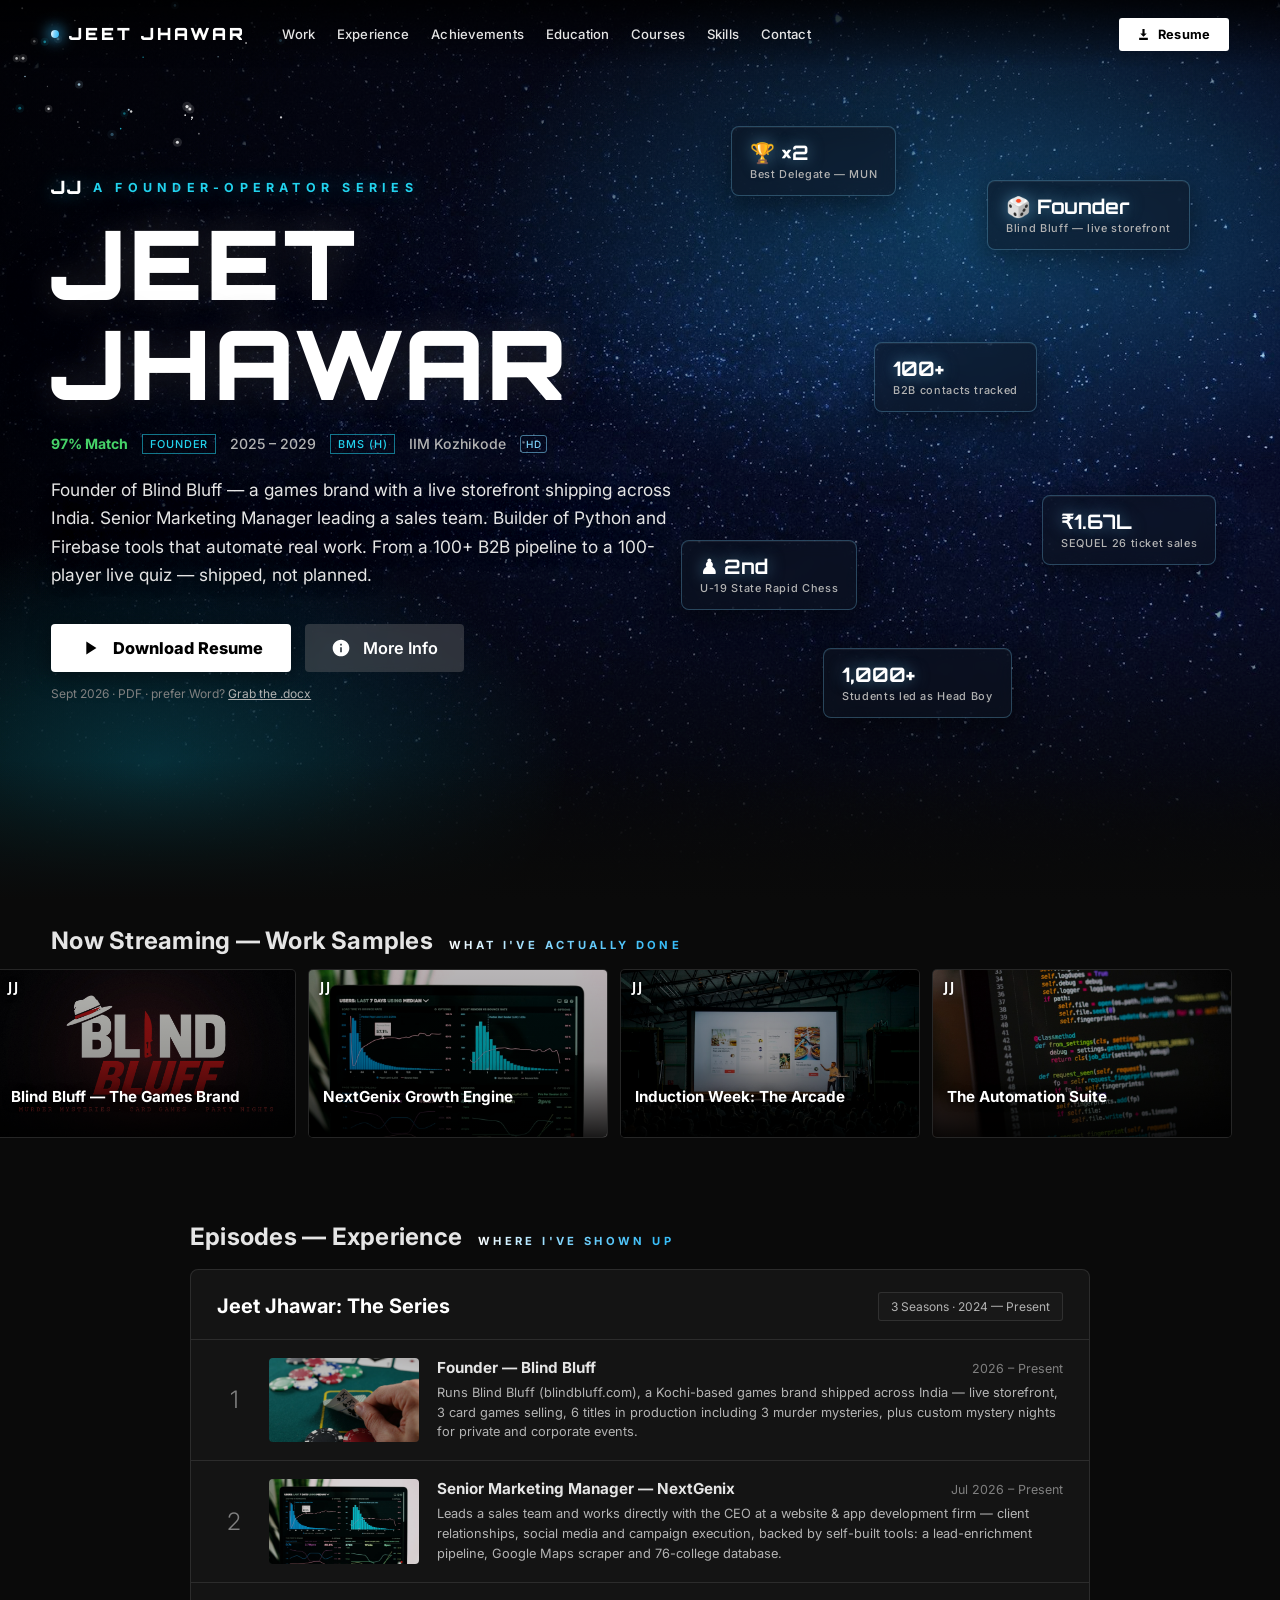
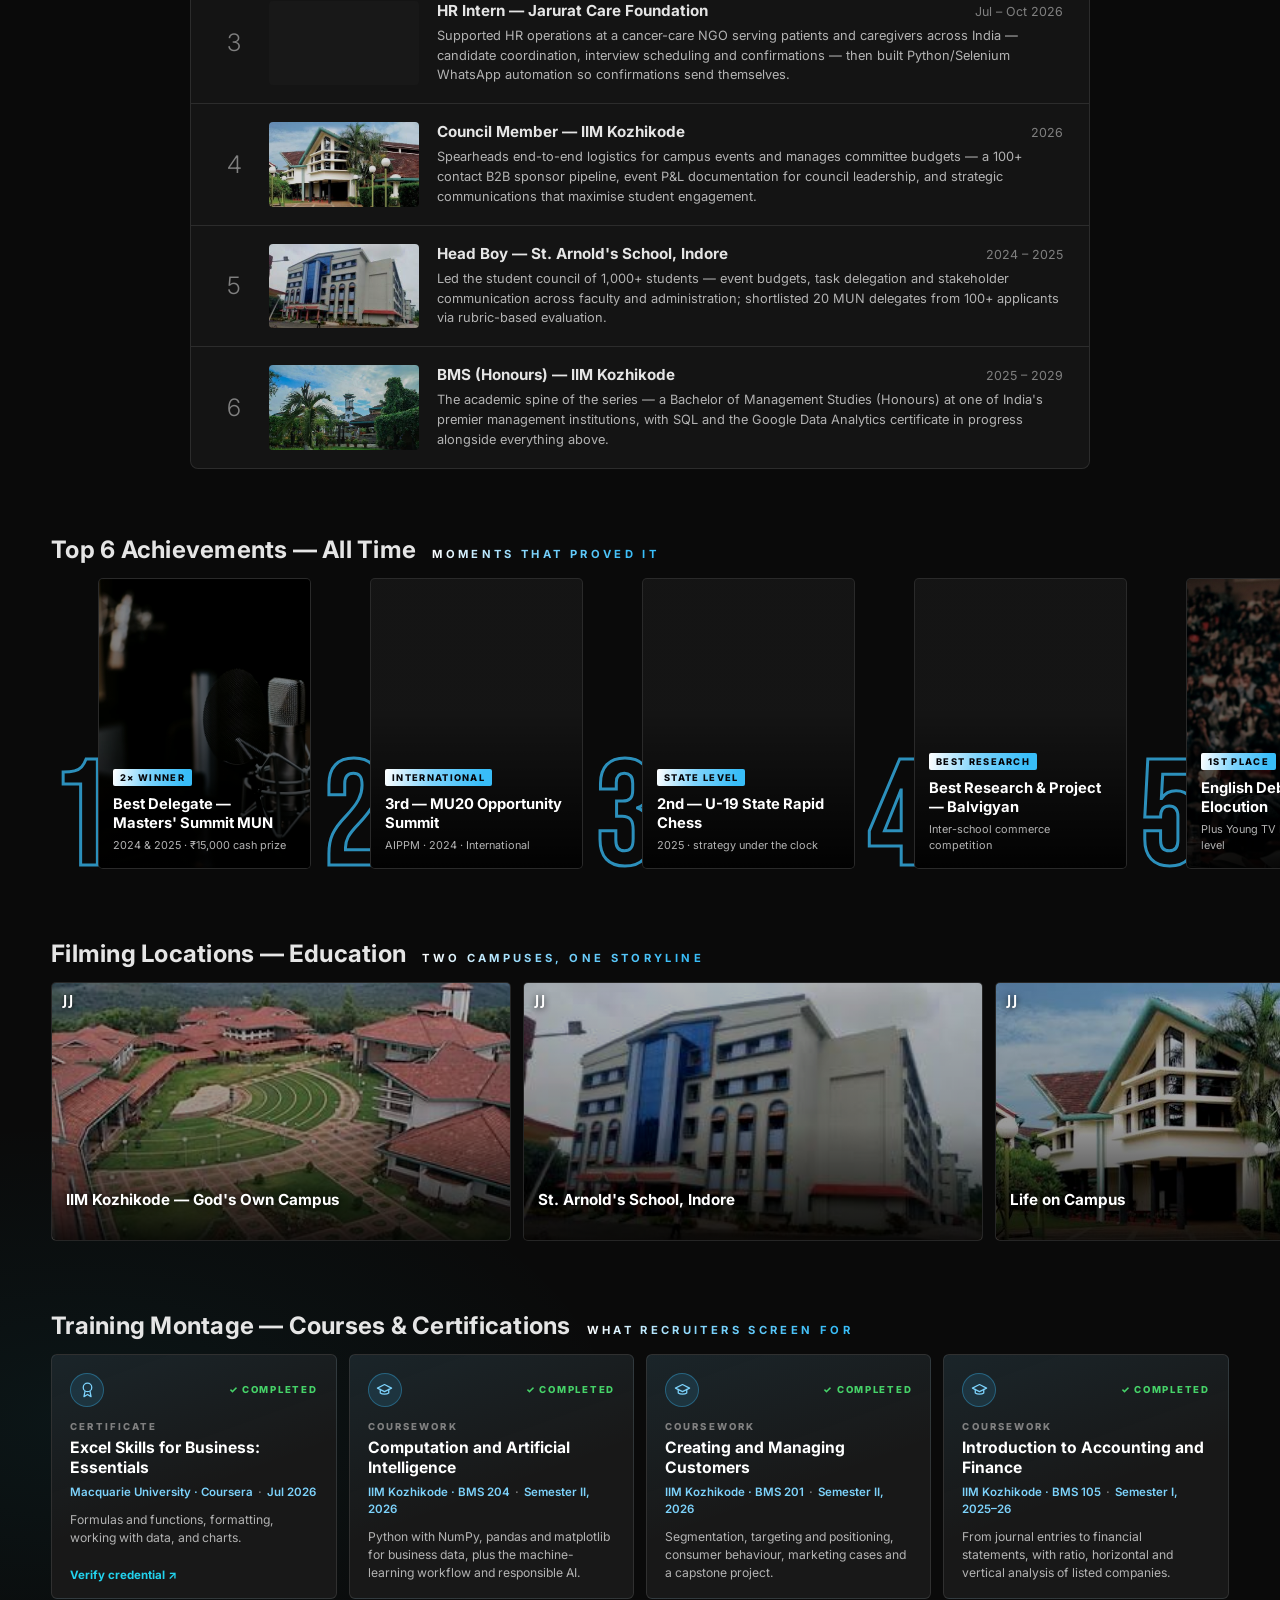
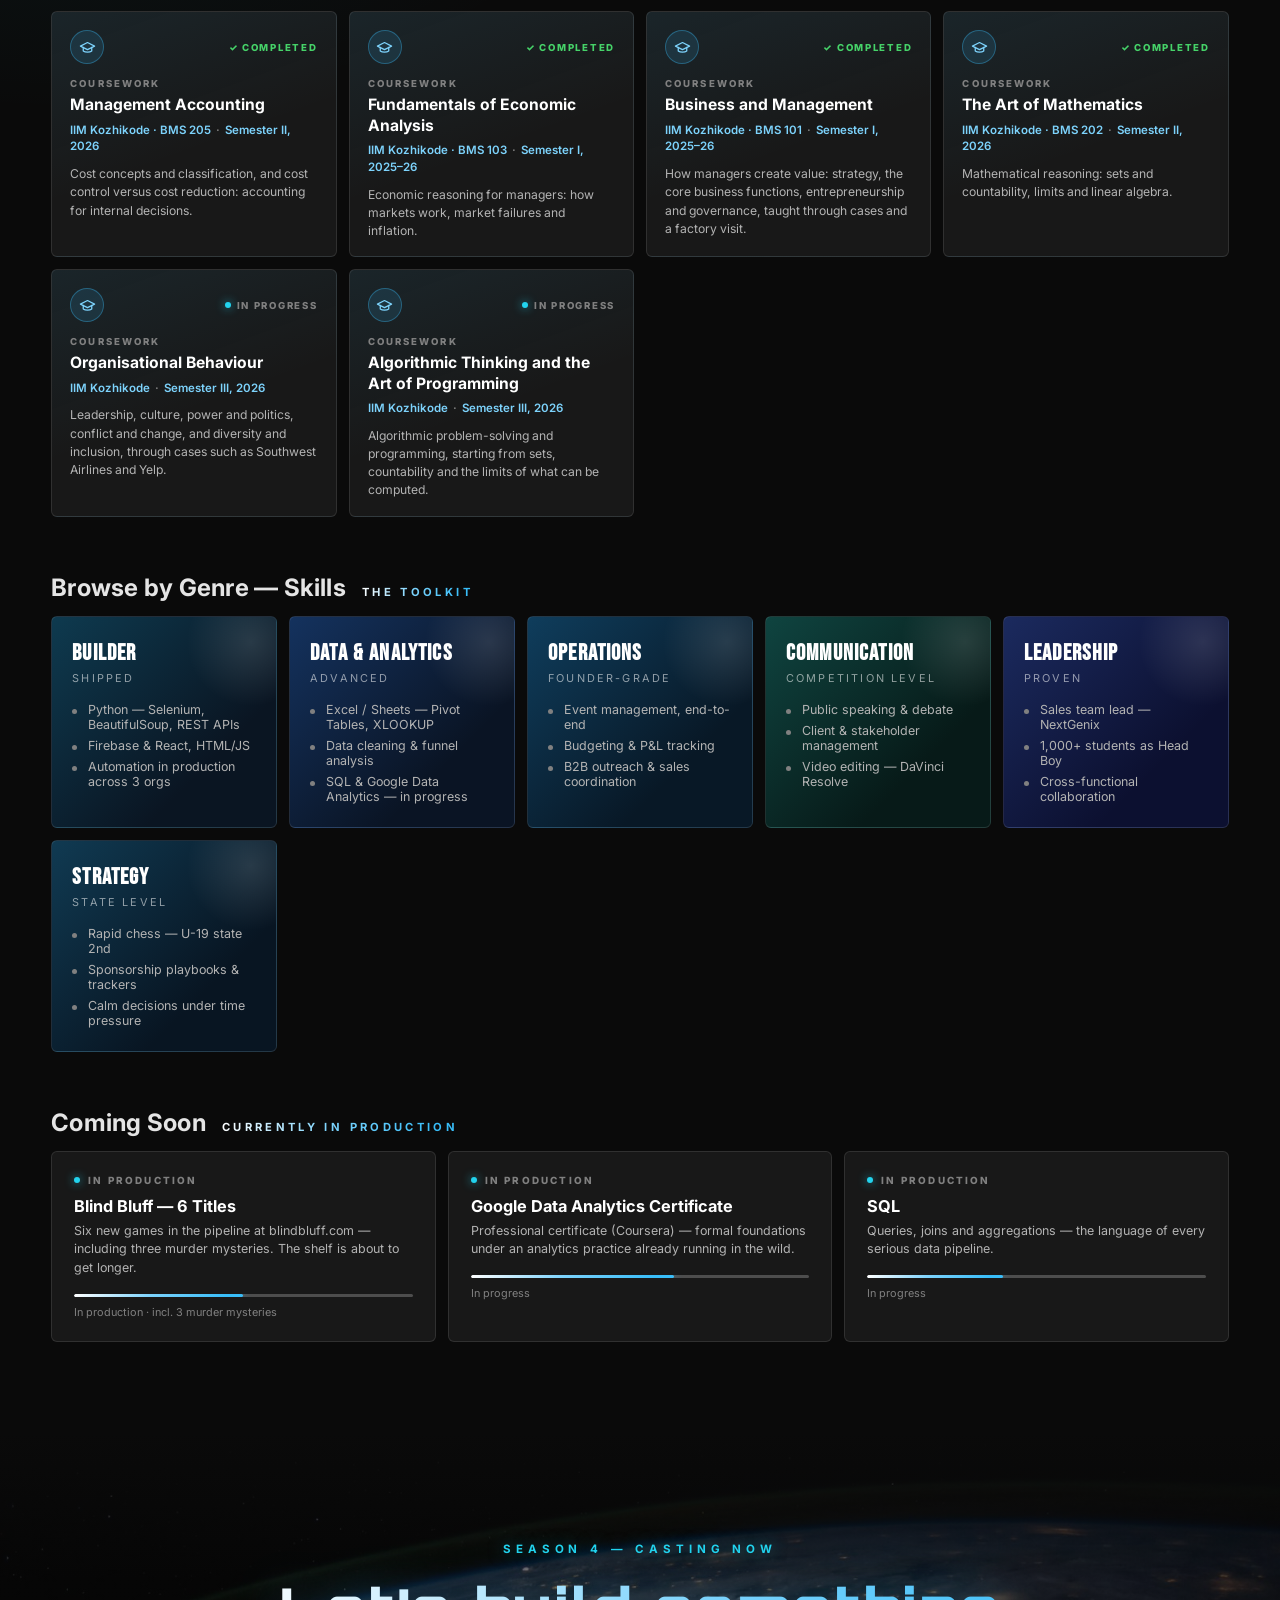
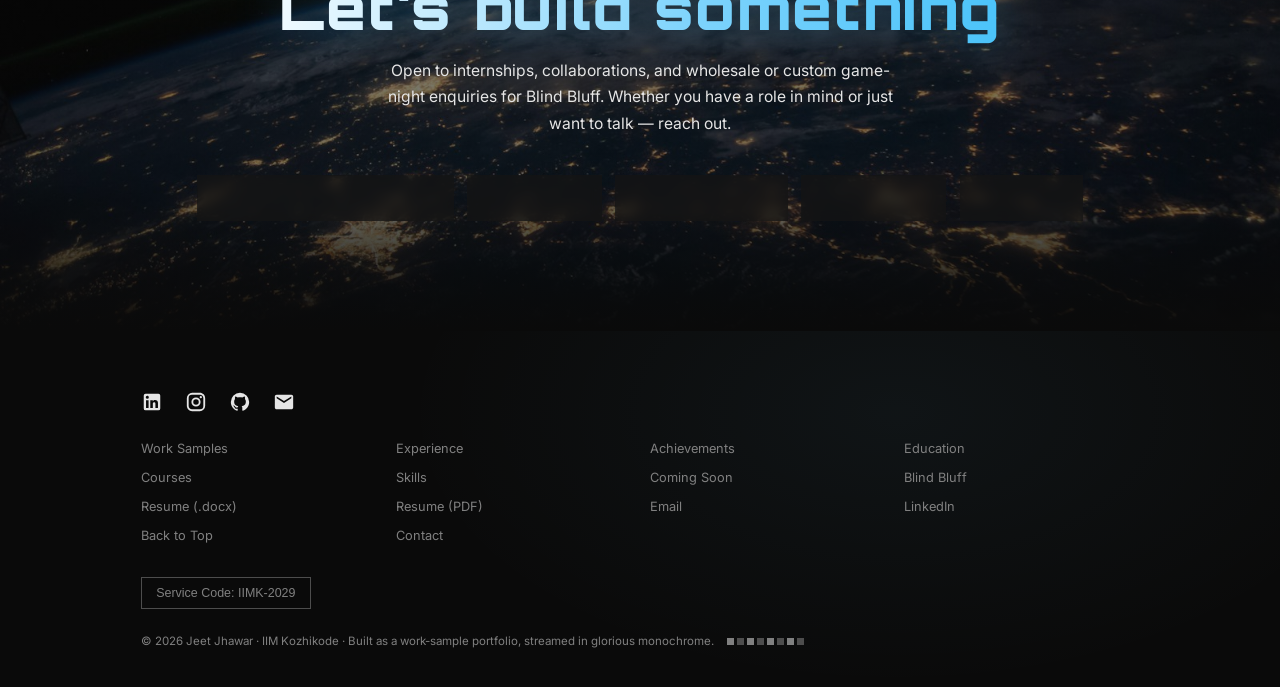
==== index.html @ 2ede39bb "Add SEQUEL 26 numbers to the site and CV - New work card + popup for SEQUEL 26 (overall lead): 150+ " ====
<!DOCTYPE html>
<html lang="en">
<head>
<meta charset="UTF-8">
<meta name="viewport" content="width=device-width, initial-scale=1.0">
<title>Jeet Jhawar — Portfolio</title>
<meta name="description" content="Jeet Jhawar — Founder of Blind Bluff, Senior Marketing Manager at NextGenix, BMS (Honours) at IIM Kozhikode. Builder of Python and Firebase tools. Streaming now.">
<meta property="og:title" content="Jeet Jhawar — Portfolio">
<meta property="og:description" content="Founder-operator. Blind Bluff, growth tooling, shipped automation — streaming now.">
<meta property="og:image" content="https://jeetjhawar.github.io/images/hero-starfield-v2.jpg">
<link rel="icon" type="image/svg+xml" href="data:image/svg+xml,%3Csvg xmlns='http://www.w3.org/2000/svg' viewBox='0 0 64 64'%3E%3Crect width='64' height='64' rx='12' fill='%230a0a0a'/%3E%3Ctext x='32' y='44' font-family='Arial Black,Arial' font-weight='900' font-size='30' fill='white' text-anchor='middle'%3EJJ%3C/text%3E%3C/svg%3E">
<link rel="preload" as="image" href="images/hero-starfield-v2.jpg">
<link rel="preconnect" href="https://fonts.googleapis.com">
<link rel="preconnect" href="https://fonts.gstatic.com" crossorigin>
<link href="https://fonts.googleapis.com/css2?family=Bebas+Neue&family=Inter:wght@300;400;500;600;700;800&family=Orbitron:wght@700;900&display=swap" rel="stylesheet">
<style>
  *, *::before, *::after { box-sizing: border-box; margin: 0; padding: 0; }

  :root {
    --bg:        #0a0a0a;
    --bg-soft:   #141414;
    --card:      #181818;
    --card-hi:   #232323;
    --line:      rgba(255,255,255,0.10);
    --white:     #ffffff;
    --grey-1:    #e5e5e5;
    --grey-2:    #b3b3b3;
    --grey-3:    #808080;
    --grey-4:    #4d4d4d;
    --glow:      rgba(56,189,248,0.10);
    --c-cyan:    #22d3ee;
    --c-violet:  #38bdf8;
    --c-magenta: #7dd3fc;
    --c-green:   #46d369;
    --aurora:    linear-gradient(100deg, #ffffff, #7dd3fc 45%, #38bdf8 90%);
  }

  html { scroll-behavior: smooth; }

  body {
    font-family: 'Inter', -apple-system, sans-serif;
    background:
      radial-gradient(1200px 620px at 88% 8%, rgba(56,189,248,0.08), transparent 60%),
      radial-gradient(1000px 540px at 6% 55%, rgba(34,211,238,0.06), transparent 55%),
      radial-gradient(900px 500px at 70% 95%, rgba(125,211,252,0.05), transparent 55%),
      var(--bg);
    color: var(--grey-1);
    overflow-x: hidden;
  }

  ::selection { background: var(--c-violet); color: var(--white); }

  /* Scrollbar */
  ::-webkit-scrollbar { width: 10px; height: 8px; }
  ::-webkit-scrollbar-track { background: var(--bg); }
  ::-webkit-scrollbar-thumb { background: #2d5470; border-radius: 6px; }
  ::-webkit-scrollbar-thumb:hover { background: var(--c-violet); }

  /* ───────────────────────── NAV ───────────────────────── */
  header {
    position: fixed; top: 0; left: 0; right: 0; z-index: 200;
    display: flex; align-items: center; gap: 36px;
    padding: 0 4%;
    height: 68px;
    background: linear-gradient(to bottom, rgba(0,0,0,0.75), transparent);
    transition: background-color 0.4s ease;
  }
  header.solid { background-color: #0a0a0a; background-image: none; border-bottom: 1px solid var(--line); }
  .brand {
    font-family: 'Orbitron', sans-serif;
    font-weight: 900;
    font-size: 1.05rem; letter-spacing: 0.18em;
    color: var(--white); text-decoration: none;
    line-height: 1; display: flex; align-items: center; gap: 10px;
    flex-shrink: 0;
  }
  .brand .dot { width: 8px; height: 8px; border-radius: 50%; background: var(--aurora); box-shadow: 0 0 14px 3px rgba(56,189,248,0.75); animation: pulse 3s ease-in-out infinite; }
  @keyframes pulse { 0%,100% { opacity: 1; } 50% { opacity: 0.35; } }

  nav.links { display: flex; gap: 22px; }
  nav.links a {
    font-size: 0.82rem; font-weight: 500; color: var(--grey-1);
    text-decoration: none; transition: color 0.25s, text-shadow 0.25s;
    letter-spacing: 0.01em;
  }
  nav.links a:hover, nav.links a.active { color: var(--c-cyan); text-shadow: 0 0 14px rgba(34,211,238,0.5); }

  .nav-right { margin-left: auto; display: flex; align-items: center; gap: 14px; }
  .btn-resume {
    background: var(--white); color: #000;
    font-size: 0.8rem; font-weight: 700; letter-spacing: 0.03em;
    padding: 9px 18px; border-radius: 3px; text-decoration: none;
    transition: opacity 0.2s, transform 0.15s;
    display: inline-flex; align-items: center; gap: 8px;
  }
  .btn-resume:hover { opacity: 0.82; transform: translateY(-1px); }

  .hamburger { display: none; background: none; border: none; cursor: pointer; padding: 6px; }
  .hamburger span { display: block; width: 22px; height: 2px; background: var(--white); margin: 5px 0; transition: 0.3s; }

  /* ───────────────────────── HERO ───────────────────────── */
  #home {
    position: relative;
    min-height: 100vh;
    min-height: 100svh;
    display: flex; align-items: center;
    overflow: hidden;
    background: #000;
  }
  .hero-media {
    position: absolute; inset: 0;
    background:
      radial-gradient(ellipse 60% 45% at 78% 25%, rgba(56,189,248,0.28), transparent 70%),
      radial-gradient(ellipse 50% 40% at 12% 85%, rgba(34,211,238,0.20), transparent 65%),
      linear-gradient(to top, #0a0a0a 0%, rgba(10,10,10,0.35) 30%, rgba(10,10,10,0.1) 60%, rgba(10,10,10,0.5) 100%),
      linear-gradient(to right, rgba(0,0,0,0.8) 0%, rgba(0,0,0,0.35) 45%, rgba(0,0,0,0.05) 100%),
      var(--hero-layer, url('images/hero-starfield-v2.jpg') center / cover no-repeat);
    filter: saturate(1.12) contrast(1.03);
  }
  #stars { position: absolute; inset: 0; pointer-events: none; opacity: 0.9; }
  .hero-inner {
    position: relative; z-index: 2;
    padding: 120px 4% 140px;
    max-width: 780px;
  }
  .hero-eyebrow {
    display: flex; align-items: center; gap: 10px;
    font-size: 0.78rem; font-weight: 700; letter-spacing: 0.42em;
    color: var(--c-cyan); text-transform: uppercase;
    text-shadow: 0 0 18px rgba(34,211,238,0.45);
    margin-bottom: 18px;
  }
  .hero-eyebrow .jj {
    font-family: 'Orbitron', sans-serif; font-weight: 900;
    font-size: 1.15rem; letter-spacing: 0.1em; color: var(--white);
    line-height: 0.9;
  }
  h1.hero-title {
    font-family: 'Orbitron', sans-serif;
    font-weight: 900;
    font-size: clamp(2.5rem, 7.5vw, 6rem);
    line-height: 1.04;
    letter-spacing: 0.03em;
    color: var(--white);
    text-shadow: 0 4px 40px rgba(0,0,0,0.65), 0 0 34px rgba(255,255,255,0.16);
    margin-bottom: 20px;
  }
  .hero-meta {
    display: flex; align-items: center; flex-wrap: wrap; gap: 14px;
    font-size: 0.88rem; color: var(--grey-2); font-weight: 500;
    margin-bottom: 22px;
  }
  .match { color: var(--c-green); font-weight: 700; }
  .badge-cert {
    border: 1px solid rgba(34,211,238,0.55); color: var(--c-cyan);
    font-size: 0.68rem; padding: 2px 7px; letter-spacing: 0.08em;
  }
  .badge-hd {
    border: 1px solid rgba(125,211,252,0.55); color: var(--c-magenta);
    font-size: 0.62rem; padding: 2px 5px; border-radius: 3px; letter-spacing: 0.05em;
  }
  .hero-desc {
    font-size: clamp(0.95rem, 1.35vw, 1.12rem);
    line-height: 1.65; color: var(--grey-1);
    max-width: 620px;
    margin-bottom: 34px;
    text-shadow: 0 2px 16px rgba(0,0,0,0.8);
  }
  .hero-actions { display: flex; gap: 14px; flex-wrap: wrap; }
  .btn-play {
    display: inline-flex; align-items: center; gap: 12px;
    background: var(--white); color: #000;
    font-size: 1.02rem; font-weight: 800;
    padding: 13px 28px; border-radius: 4px;
    text-decoration: none; border: none; cursor: pointer;
    box-shadow: 0 4px 24px rgba(0,0,0,0.45);
    transition: opacity 0.2s, transform 0.15s;
  }
  .btn-play:hover { opacity: 0.85; transform: scale(1.03); }
  .btn-play svg { width: 22px; height: 22px; }
  .btn-info {
    display: inline-flex; align-items: center; gap: 12px;
    background: rgba(109,109,110,0.4); color: var(--white);
    font-size: 1.02rem; font-weight: 600;
    padding: 13px 26px; border-radius: 4px;
    text-decoration: none; border: none; cursor: pointer;
    backdrop-filter: blur(4px);
    transition: background 0.2s, transform 0.15s;
  }
  .btn-info:hover { background: rgba(109,109,110,0.25); transform: scale(1.03); }
  .hero-sub {
    margin-top: 14px; font-size: 0.75rem; color: var(--grey-3);
  }
  .hero-sub a { color: var(--grey-2); text-decoration: underline; }
  .hero-sub a:hover { color: var(--white); }

  .hero-fade { position: absolute; bottom: 0; left: 0; right: 0; height: 140px; background: linear-gradient(to bottom, transparent, #0a0a0a); z-index: 2; pointer-events: none; }

  /* Floating info cards */
  .float-cards { position: absolute; inset: 0; z-index: 3; pointer-events: none; }
  .fcard {
    position: absolute;
    right: var(--r); top: var(--t);
    pointer-events: auto; cursor: pointer;
    background: rgba(13, 20, 34, 0.55);
    border: 1px solid rgba(125, 211, 252, 0.28);
    border-radius: 8px;
    padding: 14px 18px;
    backdrop-filter: blur(8px);
    box-shadow: 0 8px 30px rgba(0, 0, 0, 0.45), inset 0 1px 0 rgba(255, 255, 255, 0.06);
    opacity: 0;
    animation:
      fcardIn 0.8s ease var(--fd) forwards,
      floaty var(--spd) ease-in-out calc(var(--fd) + 0.8s) infinite;
    transition: border-color 0.25s, box-shadow 0.25s;
    will-change: transform, opacity;
  }
  .fcard:hover {
    border-color: var(--c-cyan);
    box-shadow: 0 10px 34px rgba(34, 211, 238, 0.22), inset 0 1px 0 rgba(255, 255, 255, 0.08);
  }
  .fc-num {
    font-family: 'Orbitron', sans-serif; font-weight: 700;
    font-size: 1.25rem; color: var(--white); line-height: 1.15;
    text-shadow: 0 0 16px rgba(125, 211, 252, 0.5);
  }
  .fc-label {
    font-size: 0.68rem; font-weight: 500; letter-spacing: 0.06em;
    color: var(--grey-2); margin-top: 3px; white-space: nowrap;
  }
  @keyframes fcardIn { to { opacity: 1; } }
  @keyframes floaty {
    0%, 100% { transform: translateY(0); }
    50%      { transform: translateY(-15px); }
  }
  @media (max-width: 980px) { .float-cards { display: none; } }
  .hero-stats { display: none; }
  @media (max-width: 980px) {
    .hero-stats { display: flex; flex-wrap: wrap; gap: 8px; margin-top: 22px; }
    .hero-stats .hstat {
      display: inline-flex; align-items: baseline; gap: 7px;
      background: rgba(13, 20, 34, 0.6);
      border: 1px solid rgba(125, 211, 252, 0.25);
      border-radius: 6px; padding: 7px 12px; cursor: pointer;
    }
    .hero-stats .hstat b {
      font-family: 'Orbitron', sans-serif; font-weight: 700;
      font-size: 0.82rem; color: var(--white);
    }
    .hero-stats .hstat span { font-size: 0.66rem; color: var(--grey-2); }
  }

  /* ───────────────────────── ROWS ───────────────────────── */
  main { position: relative; z-index: 3; }
  .row-section { padding: 26px 0 30px; position: relative; }
  .row-head {
    display: flex; align-items: baseline; gap: 16px;
    padding: 0 4%; margin-bottom: 14px;
  }
  .row-title {
    font-size: clamp(1.15rem, 2vw, 1.5rem); font-weight: 700; color: var(--grey-1);
    letter-spacing: 0.01em;
  }
  .row-kicker {
    font-size: 0.7rem; font-weight: 700; letter-spacing: 0.3em;
    text-transform: uppercase;
    background: var(--aurora);
    -webkit-background-clip: text; background-clip: text; color: transparent;
  }
  .row-wrap { position: relative; }
  .row-scroll {
    display: flex; gap: 12px;
    overflow-x: auto; overflow-y: visible;
    padding: 30px 4% 44px;
    margin: -30px 0 -30px;
    scroll-behavior: smooth;
    scrollbar-width: none;
  }
  .row-scroll::-webkit-scrollbar { display: none; }

  .row-arrow {
    position: absolute; top: 0; bottom: 0; width: 3.4%;
    min-width: 42px;
    background: rgba(10,10,10,0.55);
    border: none; cursor: pointer; z-index: 20;
    color: var(--white); font-size: 1.8rem;
    display: flex; align-items: center; justify-content: center;
    opacity: 0; transition: opacity 0.25s, background 0.2s;
  }
  .row-wrap:hover .row-arrow { opacity: 1; }
  .row-arrow:hover { background: rgba(10,10,10,0.8); }
  .row-arrow.left { left: 0; }
  .row-arrow.right { right: 0; }

  /* Card */
  .card {
    position: relative;
    flex: 0 0 300px;
    aspect-ratio: 16/9;
    border-radius: 5px;
    background: var(--card);
    cursor: pointer;
    overflow: hidden;
    transition: transform 0.35s cubic-bezier(0.2, 0.9, 0.3, 1), box-shadow 0.35s;
    border: 1px solid rgba(255,255,255,0.06);
  }
  .card img.thumb {
    position: absolute; inset: 0; width: 100%; height: 100%;
    object-fit: cover;
    filter: saturate(1.05) contrast(1.04) brightness(0.8);
    transition: filter 0.5s ease, transform 0.6s ease;
  }
  .card::after {
    content: ''; position: absolute; inset: 0;
    background: linear-gradient(to top, rgba(0,0,0,0.88) 0%, rgba(0,0,0,0.25) 45%, rgba(0,0,0,0.1) 100%);
    transition: opacity 0.4s;
  }
  .card:hover {
    transform: scale(1.12);
    z-index: 15;
    box-shadow: 0 18px 50px rgba(0,0,0,0.85), 0 0 0 1px rgba(56,189,248,0.45), 0 0 34px rgba(56,189,248,0.25);
  }
  .card:hover img.thumb { filter: saturate(1.15) contrast(1.02) brightness(0.95); transform: scale(1.05); }
  .card-mark {
    position: absolute; top: 8px; left: 10px; z-index: 3;
    font-family: 'Bebas Neue', sans-serif; font-size: 1.15rem;
    color: var(--white); text-shadow: 0 1px 6px rgba(0,0,0,0.9);
    letter-spacing: 0.04em;
  }
  .card-body {
    position: absolute; left: 0; right: 0; bottom: 0; z-index: 3;
    padding: 12px 14px;
  }
  .card-title {
    font-size: 0.95rem; font-weight: 700; color: var(--white);
    line-height: 1.25; margin-bottom: 5px;
    text-shadow: 0 1px 8px rgba(0,0,0,0.9);
  }
  .card-meta {
    display: flex; align-items: center; gap: 9px;
    font-size: 0.68rem; color: var(--grey-2);
    opacity: 0; transform: translateY(6px);
    transition: opacity 0.3s 0.08s, transform 0.3s 0.08s;
  }
  .card:hover .card-meta { opacity: 1; transform: translateY(0); }
  .card-meta .match { font-size: 0.7rem; }
  .card-tagline {
    font-size: 0.7rem; color: var(--grey-2); line-height: 1.45;
    max-height: 0; overflow: hidden; opacity: 0;
    transition: max-height 0.35s ease, opacity 0.3s 0.1s, margin 0.35s;
  }
  .card:hover .card-tagline { max-height: 48px; opacity: 1; margin-top: 6px; }

  /* Top 10 achievements row */
  .card-ranked {
    flex: 0 0 260px;
    display: flex; align-items: flex-end;
    aspect-ratio: 16/9.5;
    background: transparent; border: none;
    overflow: visible;
  }
  .rank-num {
    font-family: 'Bebas Neue', sans-serif;
    font-size: 9.5rem; line-height: 0.75;
    color: var(--bg);
    -webkit-text-stroke: 3px rgba(56,189,248,0.75);
    flex: 0 0 auto;
    margin-right: -14px;
    margin-bottom: -8px;
    z-index: 1;
    transition: -webkit-text-stroke-color 0.3s, transform 0.3s, filter 0.3s;
    user-select: none;
  }
  .card-ranked:hover .rank-num {
    -webkit-text-stroke-color: var(--c-cyan);
    transform: translateY(-6px);
    filter: drop-shadow(0 0 14px rgba(34,211,238,0.55));
  }
  .rank-poster {
    position: relative; z-index: 2;
    flex: 1 1 auto; min-width: 0; aspect-ratio: 3/4.1;
    border-radius: 5px; overflow: hidden;
    background: var(--card);
    border: 1px solid rgba(255,255,255,0.08);
    cursor: pointer;
    transition: transform 0.35s cubic-bezier(0.2,0.9,0.3,1), box-shadow 0.3s;
  }
  .card-ranked:hover .rank-poster {
    transform: scale(1.09);
    box-shadow: 0 16px 44px rgba(0,0,0,0.8);
  }
  .rank-poster img {
    position: absolute; inset: 0; width: 100%; height: 100%;
    object-fit: cover;
    filter: saturate(1.05) brightness(0.68) contrast(1.06);
    transition: filter 0.5s;
  }
  .card-ranked:hover .rank-poster img { filter: saturate(1.2) brightness(0.78) contrast(1.03); }
  .rank-poster .poster-grad {
    position: absolute; inset: 0;
    background: linear-gradient(to top, rgba(0,0,0,0.92), rgba(0,0,0,0.15) 55%);
  }
  .poster-body {
    position: absolute; left: 0; right: 0; bottom: 0;
    padding: 14px;
  }
  .poster-tag {
    display: inline-block;
    font-size: 0.58rem; font-weight: 800; letter-spacing: 0.14em;
    text-transform: uppercase; color: #06060a; background: var(--aurora);
    padding: 3px 7px; border-radius: 2px; margin-bottom: 9px;
  }
  .poster-title {
    font-size: 0.92rem; font-weight: 700; color: var(--white); line-height: 1.3;
    margin-bottom: 5px;
  }
  .poster-sub { font-size: 0.68rem; color: var(--grey-2); line-height: 1.45; }

  /* Episodes (experience) */
  #experience { padding: 40px 4%; }
  .episodes-box {
    max-width: 900px; margin: 0 auto;
    background: var(--bg-soft);
    border: 1px solid var(--line);
    border-radius: 8px;
    overflow: hidden;
  }
  .episodes-head {
    display: flex; align-items: center; justify-content: space-between;
    padding: 22px 26px 18px;
    border-bottom: 1px solid var(--line);
  }
  .episodes-head h3 { font-size: 1.25rem; font-weight: 700; color: var(--white); }
  .season-badge {
    font-size: 0.75rem; color: var(--grey-2);
    border: 1px solid var(--line); border-radius: 3px;
    padding: 6px 12px; background: var(--card);
  }
  .episode {
    display: grid;
    grid-template-columns: 34px 150px 1fr;
    gap: 18px; align-items: center;
    padding: 18px 26px;
    border-bottom: 1px solid var(--line);
    cursor: pointer;
    transition: background 0.25s;
  }
  .episode:last-child { border-bottom: none; }
  .episode:hover { background: var(--card-hi); }
  .ep-num {
    font-size: 1.5rem; color: var(--grey-3); font-weight: 300;
    text-align: center;
  }
  .ep-thumb {
    position: relative;
    aspect-ratio: 16/9; border-radius: 4px; overflow: hidden;
    background: var(--card);
  }
  .ep-thumb img {
    width: 100%; height: 100%; object-fit: cover;
    filter: saturate(1) brightness(0.85);
    transition: filter 0.4s;
  }
  .episode:hover .ep-thumb img { filter: saturate(1.15) brightness(0.98); }
  .ep-thumb .ep-play {
    position: absolute; inset: 0; display: flex; align-items: center; justify-content: center;
    opacity: 0; transition: opacity 0.3s;
  }
  .episode:hover .ep-thumb .ep-play { opacity: 1; }
  .ep-play span {
    width: 34px; height: 34px; border-radius: 50%;
    border: 1.5px solid var(--white); background: rgba(0,0,0,0.5);
    display: flex; align-items: center; justify-content: center;
    color: var(--white); font-size: 0.7rem; padding-left: 2px;
  }
  .ep-info h4 {
    display: flex; align-items: baseline; justify-content: space-between; gap: 12px;
    font-size: 0.95rem; font-weight: 700; color: var(--grey-1);
    margin-bottom: 6px;
  }
  .ep-info h4 .ep-dur { font-size: 0.78rem; color: var(--grey-3); font-weight: 400; flex-shrink: 0; }
  .ep-info p { font-size: 0.8rem; color: var(--grey-2); line-height: 1.55; }

  /* Genre tiles (skills) */
  .genre-grid {
    display: grid;
    grid-template-columns: repeat(auto-fit, minmax(210px, 1fr));
    gap: 12px;
    padding: 0 4%;
  }
  .genre-tile {
    position: relative;
    border-radius: 6px;
    padding: 22px 20px 20px;
    min-height: 150px;
    background: linear-gradient(135deg, #1d1d1d, #101010);
    border: 1px solid var(--line);
    overflow: hidden;
    cursor: default;
    transition: transform 0.3s, border-color 0.3s, box-shadow 0.3s;
  }
  .genre-grid .genre-tile:nth-child(1) { background: linear-gradient(135deg, #0e3a4f 0%, #0a1522 70%); }
  .genre-grid .genre-tile:nth-child(2) { background: linear-gradient(135deg, #14325e 0%, #0a1424 70%); }
  .genre-grid .genre-tile:nth-child(3) { background: linear-gradient(135deg, #0f3d5c 0%, #081826 70%); }
  .genre-grid .genre-tile:nth-child(4) { background: linear-gradient(135deg, #0f4440 0%, #071a18 70%); }
  .genre-grid .genre-tile:nth-child(5) { background: linear-gradient(135deg, #1b2a5e 0%, #0c1030 70%); }
  .genre-grid .genre-tile:nth-child(6) { background: linear-gradient(135deg, #103a52 0%, #081522 70%); }
  .genre-tile::before {
    content: '';
    position: absolute; top: -40px; right: -40px;
    width: 130px; height: 130px; border-radius: 50%;
    background: radial-gradient(circle, rgba(255,255,255,0.12), transparent 70%);
    transition: transform 0.5s;
  }
  .genre-tile:hover { transform: translateY(-5px); border-color: rgba(56,189,248,0.55); box-shadow: 0 10px 34px rgba(56,189,248,0.18); }
  .genre-tile:hover::before { transform: scale(1.6); }
  .genre-tile h4 {
    font-family: 'Bebas Neue', sans-serif;
    font-size: 1.45rem; letter-spacing: 0.05em; color: var(--white);
    margin-bottom: 4px;
  }
  .genre-tile .g-level { font-size: 0.68rem; letter-spacing: 0.2em; text-transform: uppercase; color: rgba(255,255,255,0.55); margin-bottom: 14px; }
  .genre-tile ul { list-style: none; }
  .genre-tile li {
    font-size: 0.78rem; color: var(--grey-2); padding: 3px 0 3px 16px;
    position: relative;
  }
  .genre-tile li::before {
    content: ''; position: absolute; left: 0; top: 10px;
    width: 5px; height: 5px; border-radius: 50%;
    background: var(--grey-3);
  }

  /* Coming soon */
  .soon-grid {
    display: grid;
    grid-template-columns: repeat(auto-fit, minmax(250px, 1fr));
    gap: 12px; padding: 0 4%;
  }
  .soon-card {
    background: var(--card);
    border: 1px solid var(--line);
    border-radius: 6px;
    padding: 22px;
    transition: border-color 0.3s, transform 0.3s;
  }
  .soon-card:hover { border-color: rgba(34,211,238,0.5); transform: translateY(-4px); box-shadow: 0 10px 30px rgba(34,211,238,0.12); }
  .soon-label {
    font-size: 0.62rem; font-weight: 800; letter-spacing: 0.22em;
    text-transform: uppercase; color: var(--grey-3); margin-bottom: 10px;
    display: flex; align-items: center; gap: 8px;
  }
  .soon-label .live-dot { width: 6px; height: 6px; border-radius: 50%; background: var(--c-cyan); box-shadow: 0 0 10px rgba(34,211,238,0.8); animation: pulse 2s infinite; }
  .soon-card h4 { font-size: 1.02rem; font-weight: 700; color: var(--white); margin-bottom: 6px; }
  .soon-card p { font-size: 0.78rem; color: var(--grey-2); line-height: 1.5; margin-bottom: 16px; }
  .soon-track { height: 3px; background: var(--grey-4); border-radius: 2px; overflow: hidden; }
  .soon-fill { height: 100%; width: 0; background: var(--aurora); border-radius: 2px; transition: width 1.4s cubic-bezier(0.4,0,0.2,1); box-shadow: 0 0 8px rgba(56,189,248,0.7); }
  .soon-pct { font-size: 0.68rem; color: var(--grey-3); margin-top: 8px; }

  /* Courses & certifications */
  .course-grid {
    display: grid;
    grid-template-columns: repeat(4, minmax(0, 1fr));
    gap: 12px; padding: 0 4%;
  }
  .course-grid .course-card {
    display: flex; flex-direction: column;
    background: linear-gradient(160deg, rgba(56,189,248,0.08), rgba(10,10,10,0) 55%), var(--card);
    border: 1px solid var(--line);
    border-radius: 6px;
    padding: 18px 18px 16px;
    transition: opacity 0.6s ease, transform 0.35s ease, border-color 0.3s ease, box-shadow 0.3s ease;
  }
  .course-grid .course-card:hover { border-color: rgba(56,189,248,0.5); transform: translateY(-4px); box-shadow: 0 10px 30px rgba(56,189,248,0.12); }
  .course-top { display: flex; align-items: center; justify-content: space-between; gap: 10px; margin-bottom: 14px; }
  .course-icon {
    width: 34px; height: 34px; border-radius: 50%; flex-shrink: 0;
    display: grid; place-items: center;
    background: rgba(56,189,248,0.12); border: 1px solid rgba(56,189,248,0.35);
    color: var(--c-magenta);
  }
  .course-icon svg { width: 17px; height: 17px; }
  .course-status {
    font-size: 0.6rem; font-weight: 800; letter-spacing: 0.18em; text-transform: uppercase;
    color: var(--grey-3); display: inline-flex; align-items: center; gap: 6px;
  }
  .course-status.done { color: var(--c-green); }
  .course-status .live-dot { width: 6px; height: 6px; border-radius: 50%; background: var(--c-cyan); box-shadow: 0 0 10px rgba(34,211,238,0.8); animation: pulse 2s infinite; }
  .course-kind { font-size: 0.6rem; font-weight: 800; letter-spacing: 0.22em; text-transform: uppercase; color: var(--grey-3); margin-bottom: 6px; }
  .course-card h4 { font-size: 0.98rem; font-weight: 700; color: var(--white); line-height: 1.3; margin-bottom: 6px; }
  .course-org { font-size: 0.72rem; font-weight: 600; color: var(--c-magenta); line-height: 1.45; margin-bottom: 10px; }
  .course-org .sep { color: var(--grey-3); margin: 0 5px; }
  .course-card p { font-size: 0.76rem; color: var(--grey-2); line-height: 1.5; }
  .course-link {
    margin-top: auto; padding-top: 14px; align-self: flex-start;
    font-size: 0.72rem; font-weight: 700; color: var(--c-cyan); text-decoration: none;
  }
  .course-link:hover { text-decoration: underline; }
  @media (max-width: 1199px) { .course-grid { grid-template-columns: repeat(2, minmax(0, 1fr)); } }
  @media (max-width: 639px) {
    .course-grid {
      display: flex; gap: 10px;
      overflow-x: auto; scroll-snap-type: x mandatory; scroll-padding: 0 4%;
      padding: 4px 4% 16px; scrollbar-width: none;
    }
    .course-grid::-webkit-scrollbar { display: none; }
    .course-grid .course-card { flex: 0 0 84%; scroll-snap-align: start; }
  }

  /* ─────────────────── CONTACT / BILLBOARD ─────────────────── */
  #contact {
    position: relative;
    margin-top: 60px;
    padding: 110px 4%;
    text-align: center;
    overflow: hidden;
    background:
      linear-gradient(to bottom, #0a0a0a 0%, rgba(10,10,10,0.55) 30%, rgba(10,10,10,0.55) 70%, #0a0a0a 100%),
      url('images/space-earth.jpg') center / cover no-repeat;
  }
  #contact .contact-kicker {
    font-size: 0.72rem; font-weight: 700; letter-spacing: 0.42em;
    text-transform: uppercase; color: var(--c-cyan);
    text-shadow: 0 0 16px rgba(34,211,238,0.5); margin-bottom: 16px;
  }
  #contact h2 {
    font-family: 'Orbitron', sans-serif; font-weight: 900;
    font-size: clamp(1.9rem, 4.6vw, 3.6rem);
    letter-spacing: 0.03em;
    background: linear-gradient(100deg, #ffffff 15%, #7dd3fc 55%, #38bdf8 90%);
    -webkit-background-clip: text; background-clip: text; color: transparent;
    filter: drop-shadow(0 0 22px rgba(56,189,248,0.35));
    margin-bottom: 14px;
  }
  #contact .contact-copy {
    font-size: 0.98rem; color: var(--grey-1); max-width: 520px;
    margin: 0 auto 38px; line-height: 1.7;
  }
  .contact-row { display: flex; justify-content: center; gap: 14px; flex-wrap: wrap; }
  .contact-chip {
    display: inline-flex; align-items: center; gap: 10px;
    padding: 13px 24px;
    background: rgba(20,20,20,0.75);
    border: 1px solid var(--line);
    border-radius: 4px;
    color: var(--grey-1); text-decoration: none;
    font-size: 0.86rem; font-weight: 600;
    backdrop-filter: blur(6px);
    transition: border-color 0.25s, transform 0.2s, background 0.25s;
  }
  .contact-chip:hover { border-color: var(--c-cyan); background: rgba(30,30,30,0.9); transform: translateY(-3px); box-shadow: 0 8px 26px rgba(34,211,238,0.18); }
  .contact-chip svg { width: 17px; height: 17px; fill: currentColor; }

  /* ─────────────────── FOOTER (Netflix style) ─────────────────── */
  footer {
    padding: 60px 4% 36px;
    max-width: 1100px; margin: 0 auto;
    color: var(--grey-3);
  }
  .foot-social { display: flex; gap: 22px; margin-bottom: 28px; }
  .foot-social a { color: var(--grey-1); transition: color 0.25s, transform 0.2s, filter 0.25s; display: inline-flex; }
  .foot-social a:hover { color: var(--c-cyan); transform: translateY(-2px); filter: drop-shadow(0 0 10px rgba(34,211,238,0.6)); }
  .foot-social svg { width: 22px; height: 22px; fill: currentColor; }
  .foot-grid {
    display: grid; grid-template-columns: repeat(4, 1fr);
    gap: 14px 20px; margin-bottom: 34px;
  }
  .foot-grid a {
    font-size: 0.8rem; color: var(--grey-3); text-decoration: none;
  }
  .foot-grid a:hover { text-decoration: underline; color: var(--grey-2); }
  .foot-code {
    display: inline-block;
    font-size: 0.78rem; color: var(--grey-3);
    border: 1px solid var(--grey-4); padding: 8px 14px;
    margin-bottom: 22px; background: transparent;
    cursor: pointer; transition: color 0.2s, border-color 0.2s;
  }
  .foot-code:hover { color: var(--white); border-color: var(--grey-2); }
  .foot-copy { font-size: 0.72rem; line-height: 1.8; }
  .foot-chess { display: inline-flex; gap: 3px; vertical-align: middle; margin-left: 10px; }
  .foot-chess span { width: 7px; height: 7px; display: block; }
  .foot-chess span:nth-child(odd) { background: var(--grey-2); opacity: 0.7; }
  .foot-chess span:nth-child(even) { background: var(--grey-4); }

  /* ─────────────────── MODAL ─────────────────── */
  .modal-backdrop {
    position: fixed; inset: 0; z-index: 500;
    background: rgba(0,0,0,0.75);
    backdrop-filter: blur(3px);
    display: none; align-items: flex-start; justify-content: center;
    overflow-y: auto;
    padding: 4vh 16px 6vh;
    opacity: 0; transition: opacity 0.3s;
  }
  .modal-backdrop.open { display: flex; }
  .modal-backdrop.show { opacity: 1; }
  .modal {
    width: 100%; max-width: 780px;
    background: var(--bg-soft);
    border-radius: 8px;
    overflow: hidden;
    transform: translateY(26px) scale(0.98);
    transition: transform 0.35s cubic-bezier(0.2,0.9,0.3,1);
    box-shadow: 0 30px 80px rgba(0,0,0,0.9);
    border: 1px solid rgba(255,255,255,0.08);
  }
  .modal-backdrop.show .modal { transform: translateY(0) scale(1); }
  .modal-hero {
    position: relative; aspect-ratio: 16/7.2;
    background: var(--card);
  }
  .modal-hero img {
    width: 100%; height: 100%; object-fit: cover;
    filter: saturate(1.1) brightness(0.8);
  }
  .modal-hero::after {
    content: ''; position: absolute; inset: 0;
    background: linear-gradient(to top, #141414 2%, rgba(20,20,20,0.25) 50%, rgba(20,20,20,0.15) 100%);
  }
  .modal-close {
    position: absolute; top: 14px; right: 14px; z-index: 5;
    width: 36px; height: 36px; border-radius: 50%;
    background: rgba(10,10,10,0.8); border: none; cursor: pointer;
    color: var(--white); font-size: 1.15rem; line-height: 1;
    display: flex; align-items: center; justify-content: center;
    transition: background 0.2s, transform 0.2s;
  }
  .modal-close:hover { background: #000; transform: rotate(90deg); }
  .modal-hero-title {
    position: absolute; left: 34px; bottom: 22px; right: 34px; z-index: 4;
    font-family: 'Bebas Neue', sans-serif;
    font-size: clamp(1.9rem, 4.5vw, 3.2rem);
    color: var(--white); letter-spacing: 0.02em; line-height: 1;
    text-shadow: 0 3px 24px rgba(0,0,0,0.8);
  }
  .modal-body { padding: 26px 34px 36px; }
  .modal-meta {
    display: flex; align-items: center; flex-wrap: wrap; gap: 12px;
    font-size: 0.82rem; color: var(--grey-2); margin-bottom: 18px;
  }
  .modal-desc { font-size: 0.92rem; line-height: 1.75; color: var(--grey-1); margin-bottom: 24px; }
  .modal-metrics {
    display: grid; grid-template-columns: repeat(auto-fit, minmax(180px, 1fr));
    gap: 10px; margin-bottom: 24px;
  }
  .m-metric {
    background: var(--card); border: 1px solid var(--line);
    border-radius: 5px; padding: 13px 15px;
    font-size: 0.78rem; color: var(--grey-2); line-height: 1.45;
  }
  .m-metric strong { display: block; color: var(--white); font-size: 0.95rem; margin-bottom: 3px; }
  .modal-pills { display: flex; flex-wrap: wrap; gap: 8px; }
  .pill {
    font-size: 0.68rem; font-weight: 600; letter-spacing: 0.08em;
    text-transform: uppercase; color: var(--grey-2);
    border: 1px solid var(--line); border-radius: 20px;
    padding: 5px 13px;
  }

  /* Reveal on scroll */
  .reveal { opacity: 0; transform: translateY(26px); transition: opacity 0.7s ease, transform 0.7s ease; }
  .reveal.visible { opacity: 1; transform: translateY(0); }

  @media (prefers-reduced-motion: reduce) {
    *, *::before, *::after { animation: none !important; transition: none !important; }
    html { scroll-behavior: auto; }
  }

  /* ─────────────────── RESPONSIVE ─────────────────── */
  @media (max-width: 860px) {
    nav.links {
      position: fixed; top: 68px; left: 0; right: 0;
      flex-direction: column; gap: 0;
      background: rgba(10,10,10,0.97);
      border-bottom: 1px solid var(--line);
      max-height: 0; overflow: hidden;
      transition: max-height 0.35s ease;
    }
    nav.links.open { max-height: 400px; }
    nav.links a { padding: 15px 5%; border-top: 1px solid var(--line); font-size: 0.9rem; }
    .hamburger { display: block; }
    .episode { grid-template-columns: 26px 110px 1fr; gap: 12px; padding: 14px 16px; }
    .ep-info h4 { flex-direction: column; gap: 2px; }
    .ep-info p {
      font-size: 0.74rem;
      display: -webkit-box; -webkit-line-clamp: 4; -webkit-box-orient: vertical;
      overflow: hidden;
    }
    .card { flex-basis: 240px; }
    .card-ranked { flex-basis: 215px; }
    .rank-num { font-size: 7rem; margin-right: -20px; }
    .modal-body { padding: 20px 20px 28px; }
    .modal-hero-title { left: 20px; right: 20px; }
    .foot-grid { grid-template-columns: repeat(2, 1fr); }
  }
</style>
</head>
<body>

<!-- ═════════════ NAV ═════════════ -->
<header id="topbar">
  <a class="brand" href="#home"><span class="dot"></span>JEET&nbsp;JHAWAR</a>
  <nav class="links" id="navlinks">
    <a href="#work">Work</a>
    <a href="#experience">Experience</a>
    <a href="#achievements">Achievements</a>
    <a href="#education">Education</a>
    <a href="#courses">Courses</a>
    <a href="#skills">Skills</a>
    <a href="#contact">Contact</a>
  </nav>
  <div class="nav-right">
    <a class="btn-resume" href="assets/Jeet_Jhawar_Resume.pdf" download>
      <svg width="13" height="13" viewBox="0 0 24 24" fill="currentColor"><path d="M12 16l-6-6h4V2h4v8h4l-6 6zm-8 2h16v4H4v-4z"/></svg>
      Resume
    </a>
    <button class="hamburger" id="hamburger" aria-label="Menu"><span></span><span></span><span></span></button>
  </div>
</header>

<!-- ═════════════ HERO ═════════════ -->
<section id="home">
  <div class="hero-media"></div>
  <canvas id="stars"></canvas>
  <div class="hero-inner">
    <div class="hero-eyebrow"><span class="jj">JJ</span> A Founder-Operator Series</div>
    <h1 class="hero-title">JEET<br>JHAWAR</h1>
    <div class="hero-meta">
      <span class="match">97% Match</span>
      <span class="badge-cert">FOUNDER</span>
      <span>2025 – 2029</span>
      <span class="badge-cert">BMS (H)</span>
      <span>IIM Kozhikode</span>
      <span class="badge-hd">HD</span>
    </div>
    <p class="hero-desc">
      Founder of Blind Bluff — a games brand with a live storefront shipping across India. Senior Marketing Manager leading a sales team. Builder of Python and Firebase tools that automate real work. From a 100+ B2B pipeline to a 100-player live quiz — shipped, not planned.
    </p>
    <div class="hero-actions">
      <a class="btn-play" href="assets/Jeet_Jhawar_Resume.pdf" download>
        <svg viewBox="0 0 24 24" fill="currentColor"><path d="M8 5v14l11-7z"/></svg>
        Download Resume
      </a>
      <a class="btn-info" href="#work">
        <svg width="20" height="20" viewBox="0 0 24 24" fill="currentColor"><path d="M12 2C6.48 2 2 6.48 2 12s4.48 10 10 10 10-4.48 10-10S17.52 2 12 2zm1 15h-2v-6h2v6zm0-8h-2V7h2v2z"/></svg>
        More Info
      </a>
    </div>
    <p class="hero-sub">Sept 2026 · PDF · prefer Word? <a href="assets/Jeet_Jhawar_Resume.docx" download>Grab the .docx</a></p>
    <div class="hero-stats" id="heroStats"></div>
  </div>
  <div class="float-cards" id="floatCards"></div>
  <div class="hero-fade"></div>
</section>

<main>

<!-- ═════════════ WORK SAMPLES ═════════════ -->
<section class="row-section" id="work">
  <div class="row-head reveal">
    <div class="row-title">Now Streaming — Work Samples</div>
    <div class="row-kicker">What I've actually done</div>
  </div>
  <div class="row-wrap">
    <button class="row-arrow left" aria-label="Scroll left">‹</button>
    <div class="row-scroll">
      <div class="card reveal" data-modal="blindbluff" tabindex="0" role="button" aria-label="Blind Bluff — The Games Brand">
        <img class="thumb" src="images/blindbluff.jpg" alt="Blind Bluff — The Games Brand" loading="lazy" decoding="async">
        <span class="card-mark">JJ</span>
        <div class="card-body">
          <div class="card-title">Blind Bluff — The Games Brand</div>
          <div class="card-meta"><span class="match">99% Match</span><span>Founder</span><span>blindbluff.com</span></div>
          <div class="card-tagline">Founder. Live storefront, 3 card games selling, 6 titles in production.</div>
        </div>
      </div>

      <div class="card reveal" data-modal="growth-tools" tabindex="0" role="button" aria-label="NextGenix Growth Engine">
        <img class="thumb" src="images/growth-tools.jpg" alt="NextGenix Growth Engine" loading="lazy" decoding="async">
        <span class="card-mark">JJ</span>
        <div class="card-body">
          <div class="card-title">NextGenix Growth Engine</div>
          <div class="card-meta"><span class="match">98% Match</span><span>Growth</span><span>NextGenix</span></div>
          <div class="card-tagline">Lead-enrichment pipeline, a Maps scraper and a 76-college database.</div>
        </div>
      </div>

      <div class="card reveal" data-modal="game-night" tabindex="0" role="button" aria-label="Induction Week: The Arcade">
        <img class="thumb" src="images/quiz-live.jpg" alt="Induction Week: The Arcade" loading="lazy" decoding="async">
        <span class="card-mark">JJ</span>
        <div class="card-body">
          <div class="card-title">Induction Week: The Arcade</div>
          <div class="card-meta"><span class="match">97% Match</span><span>Build</span><span>IIMK</span></div>
          <div class="card-tagline">Escape room, murder mystery and a live 100-player quiz — in the browser.</div>
        </div>
      </div>

      <div class="card reveal" data-modal="automation" tabindex="0" role="button" aria-label="The Automation Suite">
        <img class="thumb" src="images/automation.jpg" alt="The Automation Suite" loading="lazy" decoding="async">
        <span class="card-mark">JJ</span>
        <div class="card-body">
          <div class="card-title">The Automation Suite</div>
          <div class="card-meta"><span class="match">96% Match</span><span>Build</span><span>Python · Firebase</span></div>
          <div class="card-tagline">WhatsApp bots, weather alerts for 200+ cities, a council records app.</div>
        </div>
      </div>

      <div class="card reveal" data-modal="care" tabindex="0" role="button" aria-label="HR Ops — Jarurat Care">
        <img class="thumb" src="images/care.jpg" alt="HR Ops — Jarurat Care" loading="lazy" decoding="async">
        <span class="card-mark">JJ</span>
        <div class="card-body">
          <div class="card-title">HR Ops — Jarurat Care</div>
          <div class="card-meta"><span class="match">95% Match</span><span>People Ops</span><span>Jarurat Care</span></div>
          <div class="card-tagline">Cancer-care NGO. Interviews scheduled, confirmed — then automated.</div>
        </div>
      </div>

      <div class="card reveal" data-modal="sequel" tabindex="0" role="button" aria-label="SEQUEL 26 — Freshers' Night">
        <img class="thumb" src="images/sequel26.jpg" alt="SEQUEL 26 — Freshers' Night" loading="lazy" decoding="async">
        <span class="card-mark">JJ</span>
        <div class="card-body">
          <div class="card-title">SEQUEL 26 — Freshers' Night</div>
          <div class="card-meta"><span class="match">97% Match</span><span>Lead</span><span>IIMK Kochi</span></div>
          <div class="card-tagline">150+ passes, ₹1.67 lakh in ticket sales and a self-built QR-pass system.</div>
        </div>
      </div>

      <div class="card reveal" data-modal="pipeline" tabindex="0" role="button" aria-label="B2B Sponsor Outreach Tracker">
        <img class="thumb" src="images/stock-dashboard.jpg" alt="B2B Sponsor Outreach Tracker" loading="lazy" decoding="async">
        <span class="card-mark">JJ</span>
        <div class="card-body">
          <div class="card-title">B2B Sponsor Outreach Tracker</div>
          <div class="card-meta"><span class="match">98% Match</span><span>Data</span><span>IIMK Council</span></div>
          <div class="card-tagline">100+ contacts mapped cold to converted — plus a 64-org fest tracker.</div>
        </div>
      </div>

      <div class="card reveal" data-modal="dashboard" tabindex="0" role="button" aria-label="Campus Event P&amp;L Dashboard">
        <img class="thumb" src="images/stock-analytics.jpg" alt="Campus Event P&amp;L Dashboard" loading="lazy" decoding="async">
        <span class="card-mark">JJ</span>
        <div class="card-body">
          <div class="card-title">Campus Event P&amp;L Dashboard</div>
          <div class="card-meta"><span class="match">96% Match</span><span>Analytics</span><span>IIMK Council</span></div>
          <div class="card-tagline">Budget vs actual, turnout and engagement — reported to leadership.</div>
        </div>
      </div>

      <div class="card reveal" data-modal="events" tabindex="0" role="button" aria-label="End-to-End Event Execution">
        <img class="thumb" src="images/stock-event.jpg" alt="End-to-End Event Execution" loading="lazy" decoding="async">
        <span class="card-mark">JJ</span>
        <div class="card-body">
          <div class="card-title">End-to-End Event Execution</div>
          <div class="card-meta"><span class="match">94% Match</span><span>Ops</span><span>IIMK</span></div>
          <div class="card-tagline">A 150+ student freshers' night, a Swiss-system chess tournament — run, not just planned.</div>
        </div>
      </div>

      <div class="card reveal" data-modal="shortlist" tabindex="0" role="button" aria-label="MUN Delegate Shortlisting System">
        <img class="thumb" src="images/shortlist-panel.jpg" alt="MUN Delegate Shortlisting System" loading="lazy" decoding="async">
        <span class="card-mark">JJ</span>
        <div class="card-body">
          <div class="card-title">MUN Delegate Shortlisting System</div>
          <div class="card-meta"><span class="match">95% Match</span><span>Ops</span><span>Head Boy</span></div>
          <div class="card-tagline">100+ applicants, multi-criteria rubric, top 20 selected.</div>
        </div>
      </div>

      <div class="card reveal" data-modal="headboy" tabindex="0" role="button" aria-label="Leading 1,000+ Students">
        <img class="thumb" src="images/stock-team.jpg" alt="Leading 1,000+ Students" loading="lazy" decoding="async">
        <span class="card-mark">JJ</span>
        <div class="card-body">
          <div class="card-title">Leading 1,000+ Students</div>
          <div class="card-meta"><span class="match">97% Match</span><span>Leadership</span><span>Head Boy</span></div>
          <div class="card-tagline">The bridge between students, faculty and administration.</div>
        </div>
      </div>
    </div>
    <button class="row-arrow right" aria-label="Scroll right">›</button>
  </div>
</section>

<!-- ═════════════ EXPERIENCE (EPISODES) ═════════════ -->
<section id="experience">
  <div class="row-head reveal" style="padding:0; margin-bottom:18px; max-width:900px; margin-left:auto; margin-right:auto;">
    <div class="row-title">Episodes — Experience</div>
    <div class="row-kicker">Where I've shown up</div>
  </div>
  <div class="episodes-box reveal">
    <div class="episodes-head">
      <h3>Jeet Jhawar: The Series</h3>
      <span class="season-badge">3 Seasons · 2024 — Present</span>
    </div>

    <div class="episode" data-modal="blindbluff" tabindex="0" role="button">
      <div class="ep-num">1</div>
      <div class="ep-thumb"><img src="images/game-night.jpg" alt="" loading="lazy" decoding="async"><div class="ep-play"><span>▶</span></div></div>
      <div class="ep-info">
        <h4>Founder — Blind Bluff <span class="ep-dur">2026 – Present</span></h4>
        <p>Runs Blind Bluff (blindbluff.com), a Kochi-based games brand shipped across India — live storefront, 3 card games selling, 6 titles in production including 3 murder mysteries, plus custom mystery nights for private and corporate events.</p>
      </div>
    </div>

    <div class="episode" data-modal="growth-tools" tabindex="0" role="button">
      <div class="ep-num">2</div>
      <div class="ep-thumb"><img src="images/growth-tools.jpg" alt="" loading="lazy" decoding="async"><div class="ep-play"><span>▶</span></div></div>
      <div class="ep-info">
        <h4>Senior Marketing Manager — NextGenix <span class="ep-dur">Jul 2026 – Present</span></h4>
        <p>Leads a sales team and works directly with the CEO at a website &amp; app development firm — client relationships, social media and campaign execution, backed by self-built tools: a lead-enrichment pipeline, Google Maps scraper and 76-college database.</p>
      </div>
    </div>

    <div class="episode" data-modal="care" tabindex="0" role="button">
      <div class="ep-num">3</div>
      <div class="ep-thumb"><img src="images/care.jpg" alt="" loading="lazy" decoding="async"><div class="ep-play"><span>▶</span></div></div>
      <div class="ep-info">
        <h4>HR Intern — Jarurat Care Foundation <span class="ep-dur">Jul – Oct 2026</span></h4>
        <p>Supported HR operations at a cancer-care NGO serving patients and caregivers across India — candidate coordination, interview scheduling and confirmations — then built Python/Selenium WhatsApp automation so confirmations send themselves.</p>
      </div>
    </div>

    <div class="episode" data-modal="pipeline" tabindex="0" role="button">
      <div class="ep-num">4</div>
      <div class="ep-thumb"><img src="images/iimk-front.jpg" alt="" loading="lazy" decoding="async"><div class="ep-play"><span>▶</span></div></div>
      <div class="ep-info">
        <h4>Council Member — IIM Kozhikode <span class="ep-dur">2026</span></h4>
        <p>Spearheads end-to-end logistics for campus events and manages committee budgets — a 100+ contact B2B sponsor pipeline, event P&amp;L documentation for council leadership, and strategic communications that maximise student engagement.</p>
      </div>
    </div>

    <div class="episode" data-modal="headboy" tabindex="0" role="button">
      <div class="ep-num">5</div>
      <div class="ep-thumb"><img src="images/school.jpg" alt="" loading="lazy" decoding="async"><div class="ep-play"><span>▶</span></div></div>
      <div class="ep-info">
        <h4>Head Boy — St. Arnold's School, Indore <span class="ep-dur">2024 – 2025</span></h4>
        <p>Led the student council of 1,000+ students — event budgets, task delegation and stakeholder communication across faculty and administration; shortlisted 20 MUN delegates from 100+ applicants via rubric-based evaluation.</p>
      </div>
    </div>

    <div class="episode" data-modal="iimk" tabindex="0" role="button">
      <div class="ep-num">6</div>
      <div class="ep-thumb"><img src="images/iimk-lawn.jpg" alt="" loading="lazy" decoding="async"><div class="ep-play"><span>▶</span></div></div>
      <div class="ep-info">
        <h4>BMS (Honours) — IIM Kozhikode <span class="ep-dur">2025 – 2029</span></h4>
        <p>The academic spine of the series — a Bachelor of Management Studies (Honours) at one of India's premier management institutions, with SQL and the Google Data Analytics certificate in progress alongside everything above.</p>
      </div>
    </div>
  </div>
</section>

<!-- ═════════════ TOP ACHIEVEMENTS ═════════════ -->
<section class="row-section" id="achievements">
  <div class="row-head reveal">
    <div class="row-title">Top 6 Achievements — All Time</div>
    <div class="row-kicker">Moments that proved it</div>
  </div>
  <div class="row-wrap">
    <button class="row-arrow left" aria-label="Scroll left">‹</button>
    <div class="row-scroll" id="achScroll"></div>
    <button class="row-arrow right" aria-label="Scroll right">›</button>
  </div>
</section>

<!-- ═════════════ EDUCATION (LOCATIONS) ═════════════ -->
<section class="row-section" id="education">
  <div class="row-head reveal">
    <div class="row-title">Filming Locations — Education</div>
    <div class="row-kicker">Two campuses, one storyline</div>
  </div>
  <div class="row-wrap">
    <div class="row-scroll">

      <div class="card reveal" style="flex-basis: 460px;" data-modal="iimk" tabindex="0" role="button">
        <img class="thumb" src="images/iimk-aerial.jpg" alt="IIM Kozhikode campus" loading="lazy" decoding="async">
        <span class="card-mark">JJ</span>
        <div class="card-body">
          <div class="card-title">IIM Kozhikode — God's Own Campus</div>
          <div class="card-meta"><span class="match">BMS (Honours)</span><span>2025 – 2029</span></div>
          <div class="card-tagline">Premier management institution in the Kerala hills.</div>
        </div>
      </div>

      <div class="card reveal" style="flex-basis: 460px;" data-modal="school" tabindex="0" role="button">
        <img class="thumb" src="images/school.jpg" alt="St. Arnold's School" onerror="this.src='images/stock-library.jpg';" loading="lazy" decoding="async">
        <span class="card-mark">JJ</span>
        <div class="card-body">
          <div class="card-title">St. Arnold's School, Indore</div>
          <div class="card-meta"><span class="match">Class XII: 95.6%</span><span>Class X: 95.0%</span><span>CBSE</span></div>
          <div class="card-tagline">Where the story began — Head Boy, 2024–25.</div>
        </div>
      </div>

      <div class="card reveal" style="flex-basis: 460px;" data-modal="campuslife" tabindex="0" role="button">
        <img class="thumb" src="images/iimk-front.jpg" alt="IIM Kozhikode building" loading="lazy" decoding="async">
        <span class="card-mark">JJ</span>
        <div class="card-body">
          <div class="card-title">Life on Campus</div>
          <div class="card-meta"><span class="match">Council Member</span><span>Badminton Silver</span></div>
          <div class="card-tagline">Council work, inter-IPM sport and the daily grind.</div>
        </div>
      </div>

    </div>
  </div>
</section>

<!-- ═════════════ COURSES (TRAINING MONTAGE) — rendered from content.json ═════════════ -->
<section class="row-section" id="courses">
  <div class="row-head reveal">
    <div class="row-title">Training Montage — Courses &amp; Certifications</div>
    <div class="row-kicker">What recruiters screen for</div>
  </div>
  <div class="course-grid" id="courseGrid"></div>
</section>

<!-- ═════════════ SKILLS (GENRES) ═════════════ -->
<section class="row-section" id="skills">
  <div class="row-head reveal">
    <div class="row-title">Browse by Genre — Skills</div>
    <div class="row-kicker">The toolkit</div>
  </div>
  <div class="genre-grid">
    <div class="genre-tile reveal">
      <h4>Builder</h4>
      <div class="g-level">Shipped</div>
      <ul>
        <li>Python — Selenium, BeautifulSoup, REST APIs</li>
        <li>Firebase &amp; React, HTML/JS</li>
        <li>Automation in production across 3 orgs</li>
      </ul>
    </div>

    <div class="genre-tile reveal">
      <h4>Data &amp; Analytics</h4>
      <div class="g-level">Advanced</div>
      <ul>
        <li>Excel / Sheets — Pivot Tables, XLOOKUP</li>
        <li>Data cleaning &amp; funnel analysis</li>
        <li>SQL &amp; Google Data Analytics — in progress</li>
      </ul>
    </div>

    <div class="genre-tile reveal">
      <h4>Operations</h4>
      <div class="g-level">Founder-Grade</div>
      <ul>
        <li>Event management, end-to-end</li>
        <li>Budgeting &amp; P&amp;L tracking</li>
        <li>B2B outreach &amp; sales coordination</li>
      </ul>
    </div>

    <div class="genre-tile reveal">
      <h4>Communication</h4>
      <div class="g-level">Competition Level</div>
      <ul>
        <li>Public speaking &amp; debate</li>
        <li>Client &amp; stakeholder management</li>
        <li>Video editing — DaVinci Resolve</li>
      </ul>
    </div>

    <div class="genre-tile reveal">
      <h4>Leadership</h4>
      <div class="g-level">Proven</div>
      <ul>
        <li>Sales team lead — NextGenix</li>
        <li>1,000+ students as Head Boy</li>
        <li>Cross-functional collaboration</li>
      </ul>
    </div>

    <div class="genre-tile reveal">
      <h4>Strategy</h4>
      <div class="g-level">State Level</div>
      <ul>
        <li>Rapid chess — U-19 state 2nd</li>
        <li>Sponsorship playbooks &amp; trackers</li>
        <li>Calm decisions under time pressure</li>
      </ul>
    </div>
    </div>
</section>

<!-- ═════════════ COMING SOON ═════════════ -->
<section class="row-section" id="soon">
  <div class="row-head reveal">
    <div class="row-title">Coming Soon</div>
    <div class="row-kicker">Currently in production</div>
  </div>
  <div class="soon-grid">
    <div class="soon-card reveal">
      <div class="soon-label"><span class="live-dot"></span> In Production</div>
      <h4>Blind Bluff — 6 Titles</h4>
      <p>Six new games in the pipeline at blindbluff.com — including three murder mysteries. The shelf is about to get longer.</p>
      <div class="soon-track"><div class="soon-fill" data-width="50"></div></div>
      <div class="soon-pct">In production · incl. 3 murder mysteries</div>
    </div>

    <div class="soon-card reveal">
      <div class="soon-label"><span class="live-dot"></span> In Production</div>
      <h4>Google Data Analytics Certificate</h4>
      <p>Professional certificate (Coursera) — formal foundations under an analytics practice already running in the wild.</p>
      <div class="soon-track"><div class="soon-fill" data-width="60"></div></div>
      <div class="soon-pct">In progress</div>
    </div>

    <div class="soon-card reveal">
      <div class="soon-label"><span class="live-dot"></span> In Production</div>
      <h4>SQL</h4>
      <p>Queries, joins and aggregations — the language of every serious data pipeline.</p>
      <div class="soon-track"><div class="soon-fill" data-width="40"></div></div>
      <div class="soon-pct">In progress</div>
    </div>
    </div>
</section>

<!-- ═════════════ CONTACT ═════════════ -->
<section id="contact">
  <div class="contact-kicker reveal">Season 4 — casting now</div>
  <h2 class="reveal">Let's build something</h2>
  <p class="contact-copy reveal">
    Open to internships, collaborations, and wholesale or custom game-night
    enquiries for Blind Bluff. Whether you have a role in mind or just want to talk — reach out.
  </p>
  <div class="contact-row reveal">
    <a class="contact-chip" href="mailto:jeetjhawar700@gmail.com">
      <svg viewBox="0 0 24 24"><path d="M20 4H4c-1.1 0-2 .9-2 2v12c0 1.1.9 2 2 2h16c1.1 0 2-.9 2-2V6c0-1.1-.9-2-2-2zm0 4l-8 5-8-5V6l8 5 8-5v2z"/></svg>
      jeetjhawar700@gmail.com
    </a>
    <a class="contact-chip" href="https://linkedin.com/in/jeetjhawar" target="_blank" rel="noopener">
      <svg viewBox="0 0 24 24"><path d="M19 3a2 2 0 0 1 2 2v14a2 2 0 0 1-2 2H5a2 2 0 0 1-2-2V5a2 2 0 0 1 2-2h14m-.5 15.5v-5.3a3.26 3.26 0 0 0-3.26-3.26c-.85 0-1.84.52-2.32 1.3v-1.11h-2.79v8.37h2.79v-4.93c0-.77.62-1.4 1.39-1.4a1.4 1.4 0 0 1 1.4 1.4v4.93h2.79M6.88 8.56a1.68 1.68 0 0 0 1.68-1.68c0-.93-.75-1.69-1.68-1.69a1.69 1.69 0 0 0-1.69 1.69c0 .93.76 1.68 1.69 1.68m1.39 9.94v-8.37H5.5v8.37h2.77z"/></svg>
      LinkedIn
    </a>
    <a class="contact-chip" href="https://blindbluff.com" target="_blank" rel="noopener">
      <svg viewBox="0 0 24 24"><path d="M5 3h14a2 2 0 0 1 2 2v14a2 2 0 0 1-2 2H5a2 2 0 0 1-2-2V5a2 2 0 0 1 2-2m3 3.5A1.5 1.5 0 0 0 6.5 8 1.5 1.5 0 0 0 8 9.5 1.5 1.5 0 0 0 9.5 8 1.5 1.5 0 0 0 8 6.5m8 0A1.5 1.5 0 0 0 14.5 8 1.5 1.5 0 0 0 16 9.5 1.5 1.5 0 0 0 17.5 8 1.5 1.5 0 0 0 16 6.5m-8 8A1.5 1.5 0 0 0 6.5 16 1.5 1.5 0 0 0 8 17.5 1.5 1.5 0 0 0 9.5 16 1.5 1.5 0 0 0 8 14.5m8 0a1.5 1.5 0 0 0-1.5 1.5 1.5 1.5 0 0 0 1.5 1.5 1.5 1.5 0 0 0 1.5-1.5 1.5 1.5 0 0 0-1.5-1.5m-4-4A1.5 1.5 0 0 0 10.5 12a1.5 1.5 0 0 0 1.5 1.5 1.5 1.5 0 0 0 1.5-1.5A1.5 1.5 0 0 0 12 10.5z"/></svg>
      blindbluff.com
    </a>
    <a class="contact-chip social-instagram" href="https://www.instagram.com/jeetjhawar_/" target="_blank" rel="noopener">
      <svg viewBox="0 0 24 24"><path d="M7.8 2h8.4C19.4 2 22 4.6 22 7.8v8.4a5.8 5.8 0 0 1-5.8 5.8H7.8C4.6 22 2 19.4 2 16.2V7.8A5.8 5.8 0 0 1 7.8 2m-.2 2A3.6 3.6 0 0 0 4 7.6v8.8C4 18.39 5.61 20 7.6 20h8.8a3.6 3.6 0 0 0 3.6-3.6V7.6C20 5.61 18.39 4 16.4 4H7.6m9.65 1.5a1.25 1.25 0 0 1 1.25 1.25A1.25 1.25 0 0 1 17.25 8 1.25 1.25 0 0 1 16 6.75a1.25 1.25 0 0 1 1.25-1.25M12 7a5 5 0 0 1 5 5 5 5 0 0 1-5 5 5 5 0 0 1-5-5 5 5 0 0 1 5-5m0 2a3 3 0 0 0-3 3 3 3 0 0 0 3 3 3 3 0 0 0 3-3 3 3 0 0 0-3-3z"/></svg>
      Instagram
    </a>
    <a class="contact-chip social-github" href="https://github.com/JEETJHAWAR" target="_blank" rel="noopener">
      <svg viewBox="0 0 24 24"><path d="M12 2A10 10 0 0 0 2 12c0 4.42 2.87 8.17 6.84 9.5.5.08.66-.23.66-.5v-1.69c-2.77.6-3.36-1.34-3.36-1.34-.46-1.16-1.11-1.47-1.11-1.47-.91-.62.07-.6.07-.6 1 .07 1.53 1.03 1.53 1.03.87 1.52 2.34 1.07 2.91.83.09-.65.35-1.09.63-1.34-2.22-.25-4.55-1.11-4.55-4.92 0-1.11.38-2 1.03-2.71-.1-.25-.45-1.29.1-2.64 0 0 .84-.27 2.75 1.02.79-.22 1.65-.33 2.5-.33.85 0 1.71.11 2.5.33 1.91-1.29 2.75-1.02 2.75-1.02.55 1.35.2 2.39.1 2.64.65.71 1.03 1.6 1.03 2.71 0 3.82-2.34 4.66-4.57 4.91.36.31.69.92.69 1.85V21c0 .27.16.59.67.5C19.14 20.16 22 16.42 22 12A10 10 0 0 0 12 2z"/></svg>
      GitHub
    </a>
  </div>
</section>

</main>

<!-- ═════════════ FOOTER ═════════════ -->
<footer>
  <div class="foot-social">
    <a href="https://linkedin.com/in/jeetjhawar" target="_blank" rel="noopener" aria-label="LinkedIn">
      <svg viewBox="0 0 24 24"><path d="M19 3a2 2 0 0 1 2 2v14a2 2 0 0 1-2 2H5a2 2 0 0 1-2-2V5a2 2 0 0 1 2-2h14m-.5 15.5v-5.3a3.26 3.26 0 0 0-3.26-3.26c-.85 0-1.84.52-2.32 1.3v-1.11h-2.79v8.37h2.79v-4.93c0-.77.62-1.4 1.39-1.4a1.4 1.4 0 0 1 1.4 1.4v4.93h2.79M6.88 8.56a1.68 1.68 0 0 0 1.68-1.68c0-.93-.75-1.69-1.68-1.69a1.69 1.69 0 0 0-1.69 1.69c0 .93.76 1.68 1.69 1.68m1.39 9.94v-8.37H5.5v8.37h2.77z"/></svg>
    </a>
    <a class="social-instagram" href="https://www.instagram.com/jeetjhawar_/" target="_blank" rel="noopener" aria-label="Instagram">
      <svg viewBox="0 0 24 24"><path d="M7.8 2h8.4C19.4 2 22 4.6 22 7.8v8.4a5.8 5.8 0 0 1-5.8 5.8H7.8C4.6 22 2 19.4 2 16.2V7.8A5.8 5.8 0 0 1 7.8 2m-.2 2A3.6 3.6 0 0 0 4 7.6v8.8C4 18.39 5.61 20 7.6 20h8.8a3.6 3.6 0 0 0 3.6-3.6V7.6C20 5.61 18.39 4 16.4 4H7.6m9.65 1.5a1.25 1.25 0 0 1 1.25 1.25A1.25 1.25 0 0 1 17.25 8 1.25 1.25 0 0 1 16 6.75a1.25 1.25 0 0 1 1.25-1.25M12 7a5 5 0 0 1 5 5 5 5 0 0 1-5 5 5 5 0 0 1-5-5 5 5 0 0 1 5-5m0 2a3 3 0 0 0-3 3 3 3 0 0 0 3 3 3 3 0 0 0 3-3 3 3 0 0 0-3-3z"/></svg>
    </a>
    <a class="social-github" href="https://github.com/JEETJHAWAR" target="_blank" rel="noopener" aria-label="GitHub">
      <svg viewBox="0 0 24 24"><path d="M12 2A10 10 0 0 0 2 12c0 4.42 2.87 8.17 6.84 9.5.5.08.66-.23.66-.5v-1.69c-2.77.6-3.36-1.34-3.36-1.34-.46-1.16-1.11-1.47-1.11-1.47-.91-.62.07-.6.07-.6 1 .07 1.53 1.03 1.53 1.03.87 1.52 2.34 1.07 2.91.83.09-.65.35-1.09.63-1.34-2.22-.25-4.55-1.11-4.55-4.92 0-1.11.38-2 1.03-2.71-.1-.25-.45-1.29.1-2.64 0 0 .84-.27 2.75 1.02.79-.22 1.65-.33 2.5-.33.85 0 1.71.11 2.5.33 1.91-1.29 2.75-1.02 2.75-1.02.55 1.35.2 2.39.1 2.64.65.71 1.03 1.6 1.03 2.71 0 3.82-2.34 4.66-4.57 4.91.36.31.69.92.69 1.85V21c0 .27.16.59.67.5C19.14 20.16 22 16.42 22 12A10 10 0 0 0 12 2z"/></svg>
    </a>
    <a href="mailto:jeetjhawar700@gmail.com" aria-label="Email">
      <svg viewBox="0 0 24 24"><path d="M20 4H4c-1.1 0-2 .9-2 2v12c0 1.1.9 2 2 2h16c1.1 0 2-.9 2-2V6c0-1.1-.9-2-2-2zm0 4l-8 5-8-5V6l8 5 8-5v2z"/></svg>
    </a>
  </div>
  <div class="foot-grid">
    <a href="#work">Work Samples</a>
    <a href="#experience">Experience</a>
    <a href="#achievements">Achievements</a>
    <a href="#education">Education</a>
    <a href="#courses">Courses</a>
    <a href="#skills">Skills</a>
    <a href="#soon">Coming Soon</a>
    <a href="https://blindbluff.com" target="_blank" rel="noopener">Blind Bluff</a>
    <a href="assets/Jeet_Jhawar_Resume.docx" download>Resume (.docx)</a>
    <a href="assets/Jeet_Jhawar_Resume.pdf" download>Resume (PDF)</a>
    <a href="mailto:jeetjhawar700@gmail.com">Email</a>
    <a href="https://linkedin.com/in/jeetjhawar" target="_blank" rel="noopener">LinkedIn</a>
    <a href="#home">Back to Top</a>
    <a href="#contact">Contact</a>
  </div>
  <button class="foot-code" onclick="document.getElementById('home').scrollIntoView()">Service Code: IIMK-2029</button>
  <div class="foot-copy">
    © 2026 Jeet Jhawar · IIM Kozhikode · Built as a work-sample portfolio, streamed in glorious monochrome.
    <span class="foot-chess"><span></span><span></span><span></span><span></span><span></span><span></span><span></span><span></span></span>
  </div>
</footer>

<!-- ═════════════ MODAL ═════════════ -->
<div class="modal-backdrop" id="modalBackdrop">
  <div class="modal" role="dialog" aria-modal="true">
    <div class="modal-hero">
      <img id="mImg" src="" alt="">
      <button class="modal-close" id="mClose" aria-label="Close">✕</button>
      <div class="modal-hero-title" id="mTitle"></div>
    </div>
    <div class="modal-body">
      <div class="modal-meta" id="mMeta"></div>
      <p class="modal-desc" id="mDesc"></p>
      <div class="modal-metrics" id="mMetrics"></div>
      <div class="modal-pills" id="mPills"></div>
    </div>
  </div>
</div>

<script>
/* ── Data for modals ── */
const MODALS = {
  'blindbluff': {"img": "images/blindbluff.jpg", "title": "Blind Bluff — Founder", "meta": ["<span class=\"match\">99% Match</span>", "Founder · blindbluff.com", "Kochi → shipped across India", "2026 – Present"], "desc": "Built Blind Bluff from a name into a live business — a Kochi-based brand making murder mystery, card and party games, shipped across India. The storefront at blindbluff.com is live with 3 card games selling and 6 titles in production, including 3 murder mysteries. Beyond the shelf: custom mystery nights designed and run for private and corporate events. Product, pricing, fulfilment and marketing — one founder, every decision. This is the flagship.", "metrics": [["3 games", "selling on the live storefront"], ["6 titles", "in production — incl. 3 murder mysteries"], ["Pan-India", "shipping, plus custom mystery nights"]], "pills": ["Founder", "Product Development", "E-commerce", "Brand Building"]},
  'growth-tools': {"img": "images/growth-tools.jpg", "title": "Growth Tooling — NextGenix", "meta": ["<span class=\"match\">98% Match</span>", "Senior Marketing Manager", "NextGenix", "Jul 2026 – Present"], "desc": "Senior Marketing Manager at a website & app development firm — leading a sales team and coordinating directly with the CEO on sales strategy, client relationships, social media and campaign execution. Then the builder part: a lead-enrichment pipeline, a Google Maps scraper and a 76-college contact database, built to feed the sales team qualified targets instead of cold lists. Marketing role on paper; growth engineering in practice.", "metrics": [["76 colleges", "in a self-built contact database"], ["Sales team", "led, coordinating with the CEO"], ["3 tools", "pipeline · scraper · database"]], "pills": ["Sales Strategy", "Python", "Web Scraping", "Client Servicing"]},
  'game-night': {"img": "images/quiz-live.jpg", "title": "Induction-Week Browser Games", "meta": ["<span class=\"match\">97% Match</span>", "Built & shipped", "IIM Kozhikode", "2026"], "desc": "Built browser games for induction week and ran them on real players — an escape room, a murder mystery and a live quiz that held 100 players at once. Writing the puzzles was half the job; the other half was engineering for the worst case: simultaneous players, one shot at a first impression, no restarts. Everything shipped in the browser — HTML/JS up front, and a game night that actually worked.", "metrics": [["100 players", "live in one quiz session"], ["3 games", "escape room · murder mystery · quiz"], ["Zero installs", "everything ran in the browser"]], "pills": ["HTML/JS", "Game Design", "Live Events", "Shipping Under Deadline"]},
  'automation': {"img": "images/automation.jpg", "title": "Automation, Shipped", "meta": ["<span class=\"match\">96% Match</span>", "Python · Selenium · Firebase · React", "Built solo & in small teams", "2026"], "desc": "A running collection of small tools that remove real work. Python/Selenium WhatsApp automation that sends interview confirmations at Jarurat Care. A weather-alert system monitoring 200+ Indian cities and broadcasting over WhatsApp — built with a team of three. A Firebase/React app that keeps Student Council meeting records searchable instead of scattered. None of it is a demo; each one replaced a manual process someone was doing by hand.", "metrics": [["200+ cities", "monitored by the weather-alert bot"], ["3 tools", "in production, replacing manual work"], ["Team of 3", "on the weather-alert build"]], "pills": ["Python", "Selenium", "Firebase & React", "Process Automation"]},
  'care': {"img": "images/care.jpg", "title": "HR Intern — Jarurat Care Foundation", "meta": ["<span class=\"match\">95% Match</span>", "HR Intern", "Healthcare NGO — cancer care", "Jul – Oct 2026"], "desc": "HR operations at a healthcare NGO supporting cancer patients and caregivers across India — candidate coordination, interview scheduling and confirmations. The operator's instinct kicked in fast: confirmations were repetitive, so a Python/Selenium WhatsApp automation now sends them. The time saved went back into the human part of the job — keeping candidates informed and interviews running on schedule, for a mission that deserves the polish.", "metrics": [["Pan-India", "NGO for cancer patients & caregivers"], ["End-to-end", "candidate coordination & scheduling"], ["Automated", "confirmations via Python/Selenium"]], "pills": ["HR Operations", "Candidate Experience", "WhatsApp Automation", "Social Impact"]},
  'sequel': {"img": "images/sequel26.jpg", "title": "SEQUEL 26 — Freshers' Night", "meta": ["<span class=\"match\">97% Match</span>", "Overall lead", "IIM Kozhikode · Kochi campus", "Sep 2026"], "desc": "Led SEQUEL 26 — the night BMS-01 hosted the incoming BMS-02 batch — at the head of a six-person core team, from venue and vendors to run-of-show. Built the ticketing too: a registration site with UPI payment checks, QR-coded passes and an admin dashboard that sold 150+ passes and ₹1.67 lakh in tickets. Designed the night's games — a treasure hunt, The Last Five and a freshers' puzzle round — and closed the books fast: all 27 payments tracked into a full P&L, receipts attached, within two days of the event.", "metrics": [["₹1.67 lakh", "in ticket sales"], ["150+ passes", "sold across both BMS batches"], ["2 days", "from event night to a full P&L"]], "pills": ["Event Leadership", "Budgeting & P&L", "Ticketing Tech", "Game Design"]},
  'pipeline': {"img": "images/stock-dashboard.jpg", "title": "B2B Sponsor Outreach Tracker", "meta": ["<span class=\"match\">98% Match</span>", "IIMK Council", "Data & Analytics", "2026"], "desc": "Built and owned the council's sponsor pipeline — 100+ B2B contacts mapped across funnel stages (cold → contacted → responded → converted) with response rates and follow-up cadence. Scaled the same discipline into fest season: a 64-organisation sponsorship tracker with an outreach playbook, plus automated sponsor outreach for the freshers' event. The data decides who gets the next call — not guesswork — and clean documentation means the system outlives the term.", "metrics": [["100+", "B2B contacts tracked end-to-end"], ["64 orgs", "in the fest sponsorship tracker"], ["Automated", "sponsor outreach for the freshers' event"]], "pills": ["Excel / Google Sheets", "Funnel Analysis", "Outreach Playbooks", "Stakeholder Reporting"]},
  'dashboard': {"img": "images/stock-analytics.jpg", "title": "Campus Event P&L Dashboard", "meta": ["<span class=\"match\">96% Match</span>", "IIMK Council", "Analytics", "2026"], "desc": "Documented and analysed event metrics across campus events — turnout vs targets, budget vs actual spend, and post-event engagement. Structured reports went to council leadership and drove decisions on formats, timing and resource allocation. Every input was quality-checked before it reached a slide, and strategic communications were tuned to whatever the numbers said maximised student engagement. Small dashboards, real decisions.", "metrics": [["Budget vs Actual", "tracked per event"], ["Turnout & engagement", "reported to leadership"], ["Next-cycle", "decisions informed by the data"]], "pills": ["P&L Tracking", "Pivot Tables", "Budget Analysis", "Quality Checks"]},
  'events': {"img": "images/stock-event.jpg", "title": "End-to-End Event Execution", "meta": ["<span class=\"match\">94% Match</span>", "IIMK Council & Initiatives", "Operations", "2026"], "desc": "Spearheads end-to-end logistics for campus events — vendors, schedules, budgets and cross-team handoffs, with clean documentation so successors inherit a working system. Led SEQUEL 26, the freshers' night for the second BMS batch: 150+ passes and ₹1.67 lakh in ticket sales, plus naming, run-of-show and automated sponsor outreach. Also designed and ran a 12-player Swiss-system chess tournament — pairings, tiebreaks and all. One central node between sponsors, faculty and student teams.", "metrics": [["150+ passes", "SEQUEL 26 freshers' night"], ["12 players", "Swiss-system chess tournament"], ["3-way node", "sponsors · faculty · students"]], "pills": ["Event Management", "Run-of-Show", "Vendor Coordination", "Documentation"]},
  'shortlist': {"img": "images/shortlist-panel.jpg", "title": "MUN Delegate Shortlisting System", "meta": ["<span class=\"match\">95% Match</span>", "Head Boy", "Operations", "2024–25"], "desc": "Designed and ran the shortlisting process for the school's MUN delegation alongside teachers. Evaluated 100+ applicants using multi-criteria rubrics — assessing research quality, communication and prior MUN performance. Applied ranking logic to narrow down to the top 20 delegates, and ran similar selection rounds for cultural and academic events through the year. The same rubric thinking now powers hiring coordination and sponsor prioritisation.", "metrics": [["100+", "applicants evaluated"], ["Top 20", "selected via structured rubric"], ["Co-evaluated", "alongside faculty"]], "pills": ["Rubric Design", "Multi-criteria Ranking", "Decision Frameworks", "Stakeholder Alignment"]},
  'headboy': {"img": "images/stock-team.jpg", "title": "Leading a 1,000+ Student Community", "meta": ["<span class=\"match\">97% Match</span>", "St. Arnold's School", "Leadership", "2024–25"], "desc": "As Head Boy, operated as the bridge between student body, faculty and school administration. Made data-informed decisions on event planning, budget allocation and engagement strategy. Coordinated the student council, assigned responsibilities, ran regular check-ins and ensured smooth execution of school-wide initiatives across academic and cultural domains. The first proof that he could hold a large system together — everything since has scaled it.", "metrics": [["1,000+", "students represented"], ["Faculty & admin", "liaison"], ["Data-informed", "event & budget decisions"]], "pills": ["Team Leadership", "Budget Allocation", "Stakeholder Communication", "Decision Making"]},
  iimk: {
    img: 'images/iimk-aerial.jpg',
    title: 'IIM Kozhikode',
    meta: ['<span class="match">BMS (Honours)</span>', '2025 – 2029', 'Kerala, India'],
    desc: "Enrolled in the BMS (Honours) programme at the Indian Institute of Management Kozhikode — one of India's premier management institutions, set in the hills of Kerala. Active as a Council Member managing sponsor outreach and event analytics, silver medallist at the Inter-IPM College Badminton Tournament, and steadily building a data toolkit: Excel, Sheets, and now SQL and Python.",
    metrics: [['BMS (Honours)', 'Class of 2029'], ['Council Member', 'sponsorships & analytics'], ['🏸 Silver', 'Inter-IPM Badminton']],
    pills: ['Management', 'Analytics', 'Council', 'Campus Life']
  },
  school: {
    img: 'images/school.jpg',
    title: "St. Arnold's School, Indore",
    meta: ['<span class="match">Head Boy 2024–25</span>', 'Class XII: 95.6%', 'Class X: 95.0%'],
    desc: "Where the story began. CBSE schooling with 95.6% in Class XII and 95.0% in Class X — alongside the Head Boy office, MUN delegation building, competition wins in debate, elocution, quiz and research, and state-level chess. A schooling defined by showing up for both the scoreboard and the community.",
    metrics: [['95.6%', 'Class XII (CBSE) 2025'], ['95.0%', 'Class X (CBSE) 2023'], ['Head Boy', '2024–25']],
    pills: ['CBSE', 'Head Boy', 'MUN', 'Chess', 'Debate']
  },
  campuslife: {
    img: 'images/iimk-garden.jpg',
    title: 'Life on Campus',
    meta: ['<span class="match">Council Member</span>', 'IIM Kozhikode', 'Beyond the classroom'],
    desc: "The day-to-day behind the degree. Council work means real operations — chasing sponsor replies before breakfast, reconciling event budgets at midnight, and keeping trackers clean between lectures. Add inter-IPM sport (silver at the College Badminton Tournament), chess with friends, and a campus in the Kerala hills that makes even deadline weeks feel cinematic.",
    metrics: [['🏸 Silver', 'Inter-IPM College Badminton'], ['Council ops', 'sponsorships, budgets, events'], ['Kerala hills', "God's Own Campus life"]],
    pills: ['Campus Life', 'Badminton', 'Council Ops', 'Community']
  },
};

/* ── Nav solid on scroll ── */
const topbar = document.getElementById('topbar');
window.addEventListener('scroll', () => {
  topbar.classList.toggle('solid', window.scrollY > 40);
}, { passive: true });

/* ── Hamburger ── */
const hamburger = document.getElementById('hamburger');
const navlinks = document.getElementById('navlinks');
hamburger.addEventListener('click', () => navlinks.classList.toggle('open'));
navlinks.querySelectorAll('a').forEach(a => a.addEventListener('click', () => navlinks.classList.remove('open')));

/* ── Row arrows ── */
document.querySelectorAll('.row-wrap').forEach(wrap => {
  const scroller = wrap.querySelector('.row-scroll');
  const left = wrap.querySelector('.row-arrow.left');
  const right = wrap.querySelector('.row-arrow.right');
  if (left) left.addEventListener('click', () => scroller.scrollBy({ left: -scroller.clientWidth * 0.85, behavior: 'smooth' }));
  if (right) right.addEventListener('click', () => scroller.scrollBy({ left: scroller.clientWidth * 0.85, behavior: 'smooth' }));
});

/* ── Auto-rolling work row ── */
(function () {
  if (window.matchMedia('(prefers-reduced-motion: reduce)').matches) return;
  const scroller = document.querySelector('#work .row-scroll');
  if (!scroller) return;
  scroller.style.scrollBehavior = 'auto';
  const originals = Array.from(scroller.children);
  originals.forEach(card => {
    const clone = card.cloneNode(true);
    clone.classList.remove('reveal');
    clone.setAttribute('aria-hidden', 'true');
    clone.setAttribute('tabindex', '-1');
    scroller.appendChild(clone);
  });
  const period = () => scroller.children[originals.length].offsetLeft - scroller.children[0].offsetLeft;
  let paused = false, resumeTimer;
  const pause = () => { paused = true; clearTimeout(resumeTimer); };
  const resume = delay => { clearTimeout(resumeTimer); resumeTimer = setTimeout(() => { paused = false; }, delay); };
  const wrap = scroller.parentElement;
  wrap.addEventListener('mouseenter', pause);
  wrap.addEventListener('mouseleave', () => resume(400));
  scroller.addEventListener('touchstart', pause, { passive: true });
  scroller.addEventListener('touchend', () => resume(2500), { passive: true });
  let last = performance.now();
  function roll(now) {
    const dt = Math.min(now - last, 100);
    last = now;
    if (!paused && !document.hidden) {
      scroller.scrollLeft += 0.045 * dt;
      const p = period();
      if (p > 0 && scroller.scrollLeft >= p) scroller.scrollLeft -= p;
    }
    requestAnimationFrame(roll);
  }
  requestAnimationFrame(roll);
})();

/* ── Reveal + progress bars ── */
const obs = new IntersectionObserver(entries => {
  entries.forEach(e => {
    if (e.isIntersecting) {
      e.target.classList.add('visible');
      e.target.querySelectorAll('.soon-fill').forEach(f => f.style.width = f.dataset.width + '%');
      obs.unobserve(e.target);
    }
  });
}, { threshold: 0.12 });
document.querySelectorAll('.reveal, .soon-card').forEach(el => obs.observe(el));

/* ── Modal ── */
const backdrop = document.getElementById('modalBackdrop');
const mImg = document.getElementById('mImg');
const mTitle = document.getElementById('mTitle');
const mMeta = document.getElementById('mMeta');
const mDesc = document.getElementById('mDesc');
const mMetrics = document.getElementById('mMetrics');
const mPills = document.getElementById('mPills');

const ALLMODALS = Object.assign({}, MODALS);

function openModal(key) {
  const d = ALLMODALS[key];
  if (!d) return;
  mImg.src = d.img;
  mImg.onerror = () => { mImg.onerror = null; mImg.src = 'images/iimk-lawn.jpg'; };
  mTitle.textContent = d.title;
  mMeta.innerHTML = d.meta.map(m => `<span>${m}</span>`).join('');
  mDesc.textContent = d.desc;
  mMetrics.innerHTML = d.metrics.map(([a, b]) => `<div class="m-metric"><strong>${a}</strong>${b}</div>`).join('');
  mPills.innerHTML = d.pills.map(p => `<span class="pill">${p}</span>`).join('');
  backdrop.classList.add('open');
  requestAnimationFrame(() => backdrop.classList.add('show'));
  document.body.style.overflow = 'hidden';
  modalReturnFocus = document.activeElement;
  document.getElementById('mClose').focus();
}
let modalReturnFocus = null;
function closeModal() {
  backdrop.classList.remove('show');
  setTimeout(() => { backdrop.classList.remove('open'); document.body.style.overflow = ''; }, 300);
  if (modalReturnFocus && modalReturnFocus.focus) { modalReturnFocus.focus(); modalReturnFocus = null; }
}
document.addEventListener('click', e => {
  const el = e.target.closest('[data-modal]');
  if (el) openModal(el.dataset.modal);
});
document.addEventListener('keydown', e => {
  if (e.key !== 'Enter' && e.key !== ' ') return;
  const el = e.target.closest && e.target.closest('[data-modal]');
  if (el) { e.preventDefault(); openModal(el.dataset.modal); }
});
document.getElementById('mClose').addEventListener('click', closeModal);
backdrop.addEventListener('click', e => { if (e.target === backdrop) closeModal(); });
document.addEventListener('keydown', e => { if (e.key === 'Escape' && backdrop.classList.contains('open')) closeModal(); });

/* ── Content from content.json (edited via admin.html) ── */
(function () {
  const esc = s => String(s).replace(/&/g, '&amp;').replace(/</g, '&lt;').replace(/>/g, '&gt;').replace(/"/g, '&quot;');
  const FPOS = [
    { r: '7%',  t: '20%', spd: '6.5s', fd: '0s' },
    { r: '19%', t: '38%', spd: '7.5s', fd: '1.2s' },
    { r: '5%',  t: '55%', spd: '6s',   fd: '0.6s' },
    { r: '21%', t: '72%', spd: '8s',   fd: '1.8s' },
    { r: '30%', t: '14%', spd: '7s',   fd: '0.9s' },
    { r: '33%', t: '60%', spd: '6.8s', fd: '1.5s' }
  ];

  fetch('content.json?ts=' + Date.now())
    .then(r => r.json())
    .then(data => {
      // Achievement modals become ach-0, ach-1, ...
      (data.achievements || []).forEach((a, i) => {
        const m = a.modal || {};
        ALLMODALS['ach-' + i] = {
          img: a.img,
          title: m.title || a.title,
          meta: (m.meta || []).map((t, j) => j === 0 ? '<span class="match">' + esc(t) + '</span>' : esc(t)),
          desc: m.desc || '',
          metrics: m.metrics || [],
          pills: m.pills || []
        };
      });

      // Floating hero boxes
      const hs = document.getElementById('heroStats');
      if (hs) hs.innerHTML = (data.heroCards || []).slice(0, 6).map(c =>
        '<div class="hstat" data-modal="' + esc(c.modal) + '" tabindex="0" role="button"><b>' + esc(c.num) + '</b><span>' + esc(c.label) + '</span></div>'
      ).join('');
      const fc = document.getElementById('floatCards');
      if (fc) fc.innerHTML = (data.heroCards || []).slice(0, 6).map((c, i) => {
        const p = FPOS[i % FPOS.length];
        return '<div class="fcard" data-modal="' + esc(c.modal) + '" tabindex="0" role="button" style="--r:' + p.r + ';--t:' + p.t +
               ';--spd:' + p.spd + ';--fd:' + p.fd + ';">' +
               '<div class="fc-num">' + esc(c.num) + '</div>' +
               '<div class="fc-label">' + esc(c.label) + '</div></div>';
      }).join('');

      // Achievements Top-N row
      const row = document.getElementById('achScroll');
      if (row) row.innerHTML = (data.achievements || []).map((a, i) =>
        '<div class="card-ranked reveal visible">' +
        '<div class="rank-num">' + (i + 1) + '</div>' +
        '<div class="rank-poster" data-modal="ach-' + i + '" tabindex="0" role="button">' +
        '<img src="' + esc(a.img) + '" alt="" loading="lazy" decoding="async">' +
        '<div class="poster-grad"></div>' +
        '<div class="poster-body">' +
        '<span class="poster-tag">' + esc(a.tag) + '</span>' +
        '<div class="poster-title">' + esc(a.title) + '</div>' +
        '<div class="poster-sub">' + esc(a.sub) + '</div>' +
        '</div></div></div>'
      ).join('');

      // Row title follows the count
      const title = document.querySelector('#achievements .row-title');
      if (title && data.achievements) title.textContent = 'Top ' + data.achievements.length + ' Achievements — All Time';

      // Courses & certifications grid
      const courses = data.courses || [];
      const cg = document.getElementById('courseGrid');
      if (cg) {
        const ICON_CERT = '<svg viewBox="0 0 24 24" fill="none" stroke="currentColor" stroke-width="1.8" stroke-linecap="round" stroke-linejoin="round" aria-hidden="true"><circle cx="12" cy="9" r="6"/><path d="M8.5 14.2 7 22l5-3 5 3-1.5-7.8"/></svg>';
        const ICON_CAP = '<svg viewBox="0 0 24 24" fill="none" stroke="currentColor" stroke-width="1.8" stroke-linecap="round" stroke-linejoin="round" aria-hidden="true"><path d="M22 10 12 5 2 10l10 5 10-5z"/><path d="M6 12v5c3 2 9 2 12 0v-5"/></svg>';
        cg.innerHTML = courses.map(c => {
          const cert = /cert/i.test(c.type || '');
          const done = !/progress/i.test(c.status || '');
          const link = /^https?:\/\//i.test(c.link || '') ? c.link : '';
          return '<article class="course-card reveal">' +
            '<div class="course-top"><span class="course-icon">' + (cert ? ICON_CERT : ICON_CAP) + '</span>' +
            (done ? '<span class="course-status done">✓ Completed</span>'
                  : '<span class="course-status"><span class="live-dot"></span>In progress</span>') +
            '</div>' +
            '<div class="course-kind">' + esc(c.type || 'Course') + '</div>' +
            '<h4>' + esc(c.name || '') + '</h4>' +
            '<div class="course-org">' + esc(c.org || '') + (c.when ? '<span class="sep">·</span>' + esc(c.when) : '') + '</div>' +
            (c.topics ? '<p>' + esc(c.topics) + '</p>' : '') +
            (link ? '<a class="course-link" href="' + esc(link) + '" target="_blank" rel="noopener">' + (cert ? 'Verify credential' : 'Course details') + ' ↗</a>' : '') +
            '</article>';
        }).join('');
        // Staggered in JS: a CSS transition-delay would also delay every hover effect
        const cards = cg.querySelectorAll('.course-card');
        const cobs = new IntersectionObserver(entries => {
          if (!entries.some(e => e.isIntersecting)) return;
          cobs.disconnect();
          cards.forEach((card, i) => setTimeout(() => card.classList.add('visible'), i * 70));
        }, { threshold: 0.1 });
        cobs.observe(cg);
      }
      const coursesSection = document.getElementById('courses');
      if (coursesSection) coursesSection.hidden = !courses.length;
      document.querySelectorAll('a[href="#courses"]').forEach(a => { a.hidden = !courses.length; });

      // Hero background
      if (data.heroBackground) {
        const hm = document.querySelector('.hero-media');
        if (hm) hm.style.setProperty('--hero-layer', "url('" + data.heroBackground + "') center / cover no-repeat");
      }
    })
    .catch(err => console.error('content.json load failed', err));
})();

/* ── Starfield ── */
(function () {
  const canvas = document.getElementById('stars');
  if (!canvas || window.matchMedia('(prefers-reduced-motion: reduce)').matches) return;
  const ctx = canvas.getContext('2d');
  let stars = [], meteors = [], w, h;

  function resize() {
    w = canvas.width = canvas.offsetWidth;
    h = canvas.height = canvas.offsetHeight;
    const tints = ['255,255,255', '255,255,255', '255,255,255', '34,211,238', '125,211,252', '186,230,253'];
    stars = Array.from({ length: Math.min(180, w / 7) }, () => ({
      x: Math.random() * w,
      y: Math.random() * h,
      r: Math.random() * 1.4 + 0.2,
      tw: Math.random() * Math.PI * 2,
      sp: 0.008 + Math.random() * 0.02,
      c: tints[Math.floor(Math.random() * tints.length)]
    }));
  }
  resize();
  window.addEventListener('resize', resize);

  function spawnMeteor() {
    if (Math.random() < 0.35) {
      meteors.push({
        x: Math.random() * w * 0.8 + w * 0.2,
        y: Math.random() * h * 0.3,
        vx: -(4 + Math.random() * 4),
        vy: 2 + Math.random() * 2,
        life: 1
      });
    }
    setTimeout(spawnMeteor, 4000 + Math.random() * 6000);
  }
  setTimeout(spawnMeteor, 3000);

  function frame() {
    ctx.clearRect(0, 0, w, h);
    for (const s of stars) {
      s.tw += s.sp;
      const a = 0.25 + Math.abs(Math.sin(s.tw)) * 0.7;
      ctx.fillStyle = `rgba(${s.c},${a})`;
      ctx.beginPath();
      ctx.arc(s.x, s.y, s.r, 0, Math.PI * 2);
      ctx.fill();
      if (s.r > 1.2) {
        ctx.fillStyle = `rgba(${s.c},${a * 0.15})`;
        ctx.beginPath();
        ctx.arc(s.x, s.y, s.r * 3, 0, Math.PI * 2);
        ctx.fill();
      }
    }
    meteors = meteors.filter(m => m.life > 0);
    for (const m of meteors) {
      const grad = ctx.createLinearGradient(m.x, m.y, m.x - m.vx * 10, m.y - m.vy * 10);
      grad.addColorStop(0, `rgba(255,255,255,${0.8 * m.life})`);
      grad.addColorStop(1, 'rgba(255,255,255,0)');
      ctx.strokeStyle = grad;
      ctx.lineWidth = 1.4;
      ctx.beginPath();
      ctx.moveTo(m.x, m.y);
      ctx.lineTo(m.x - m.vx * 10, m.y - m.vy * 10);
      ctx.stroke();
      m.x += m.vx; m.y += m.vy; m.life -= 0.02;
    }
    requestAnimationFrame(frame);
  }
  frame();
})();
</script>
</body>
</html>
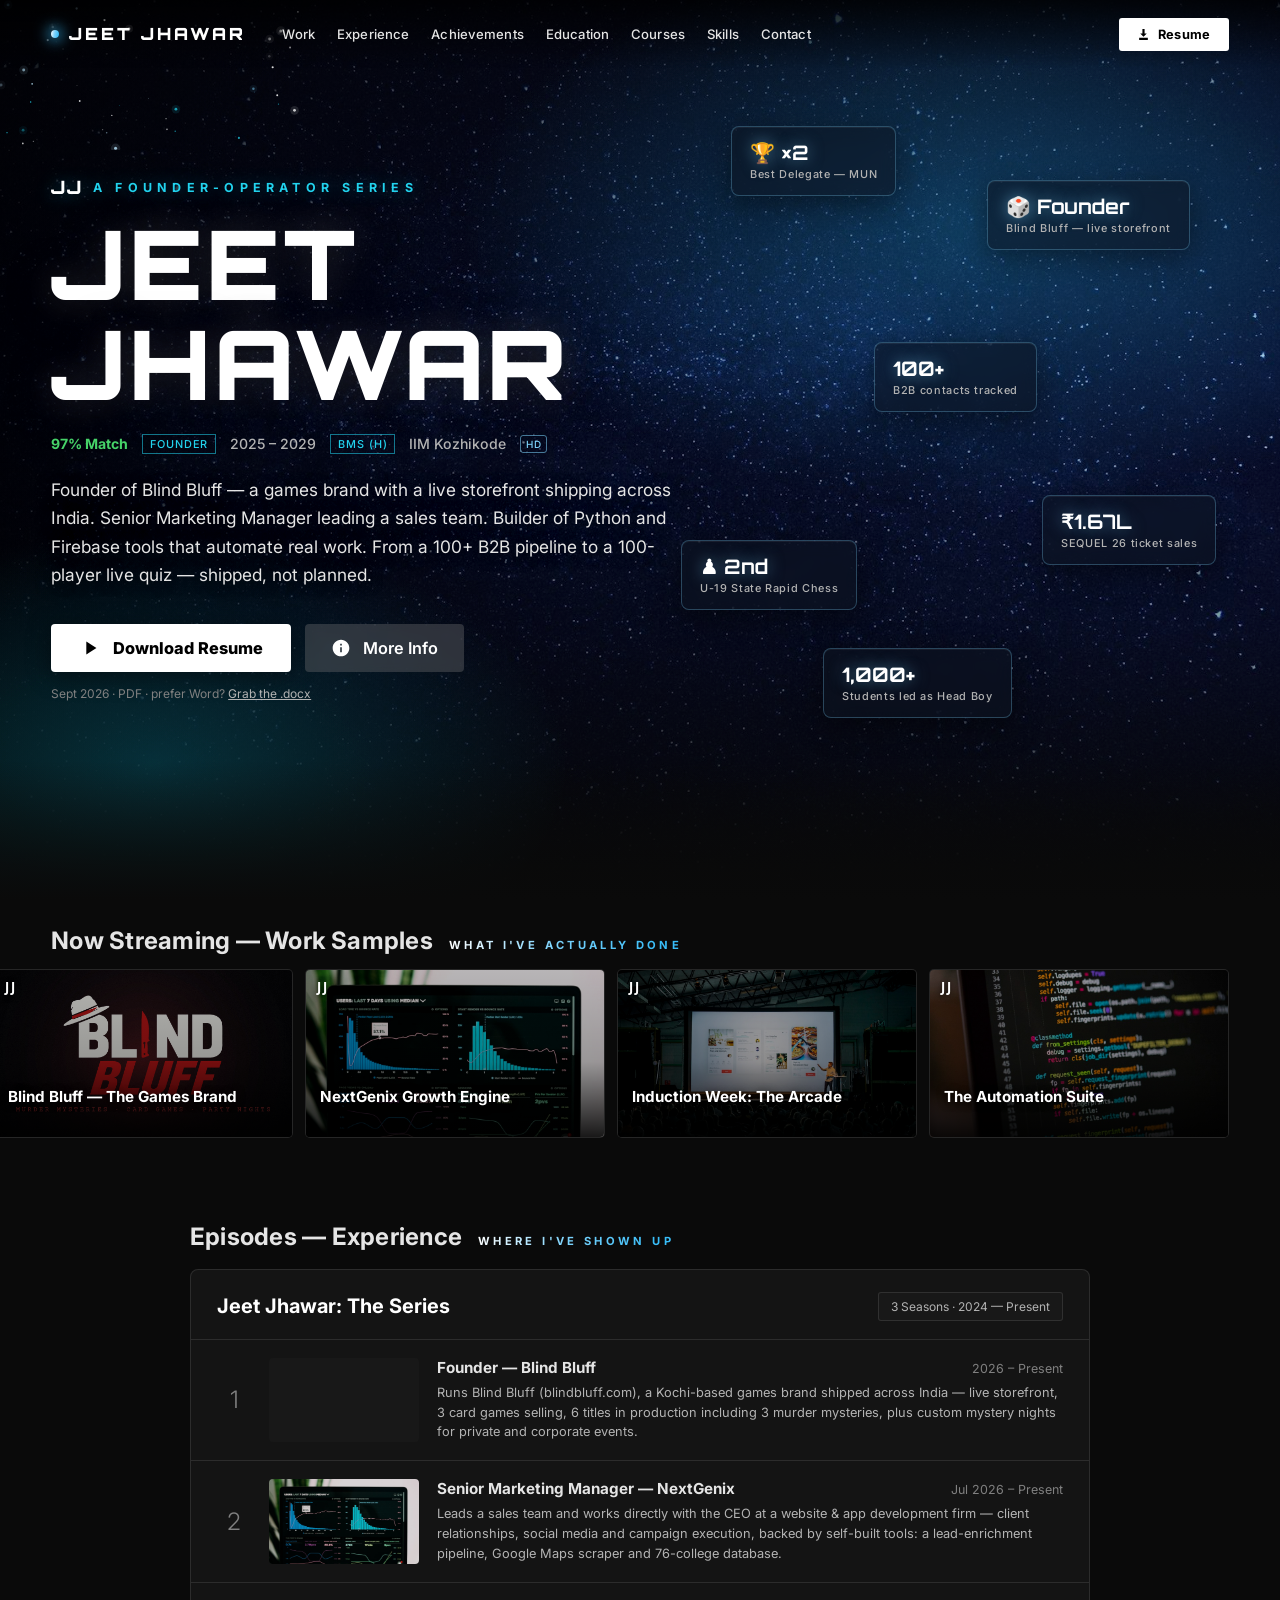
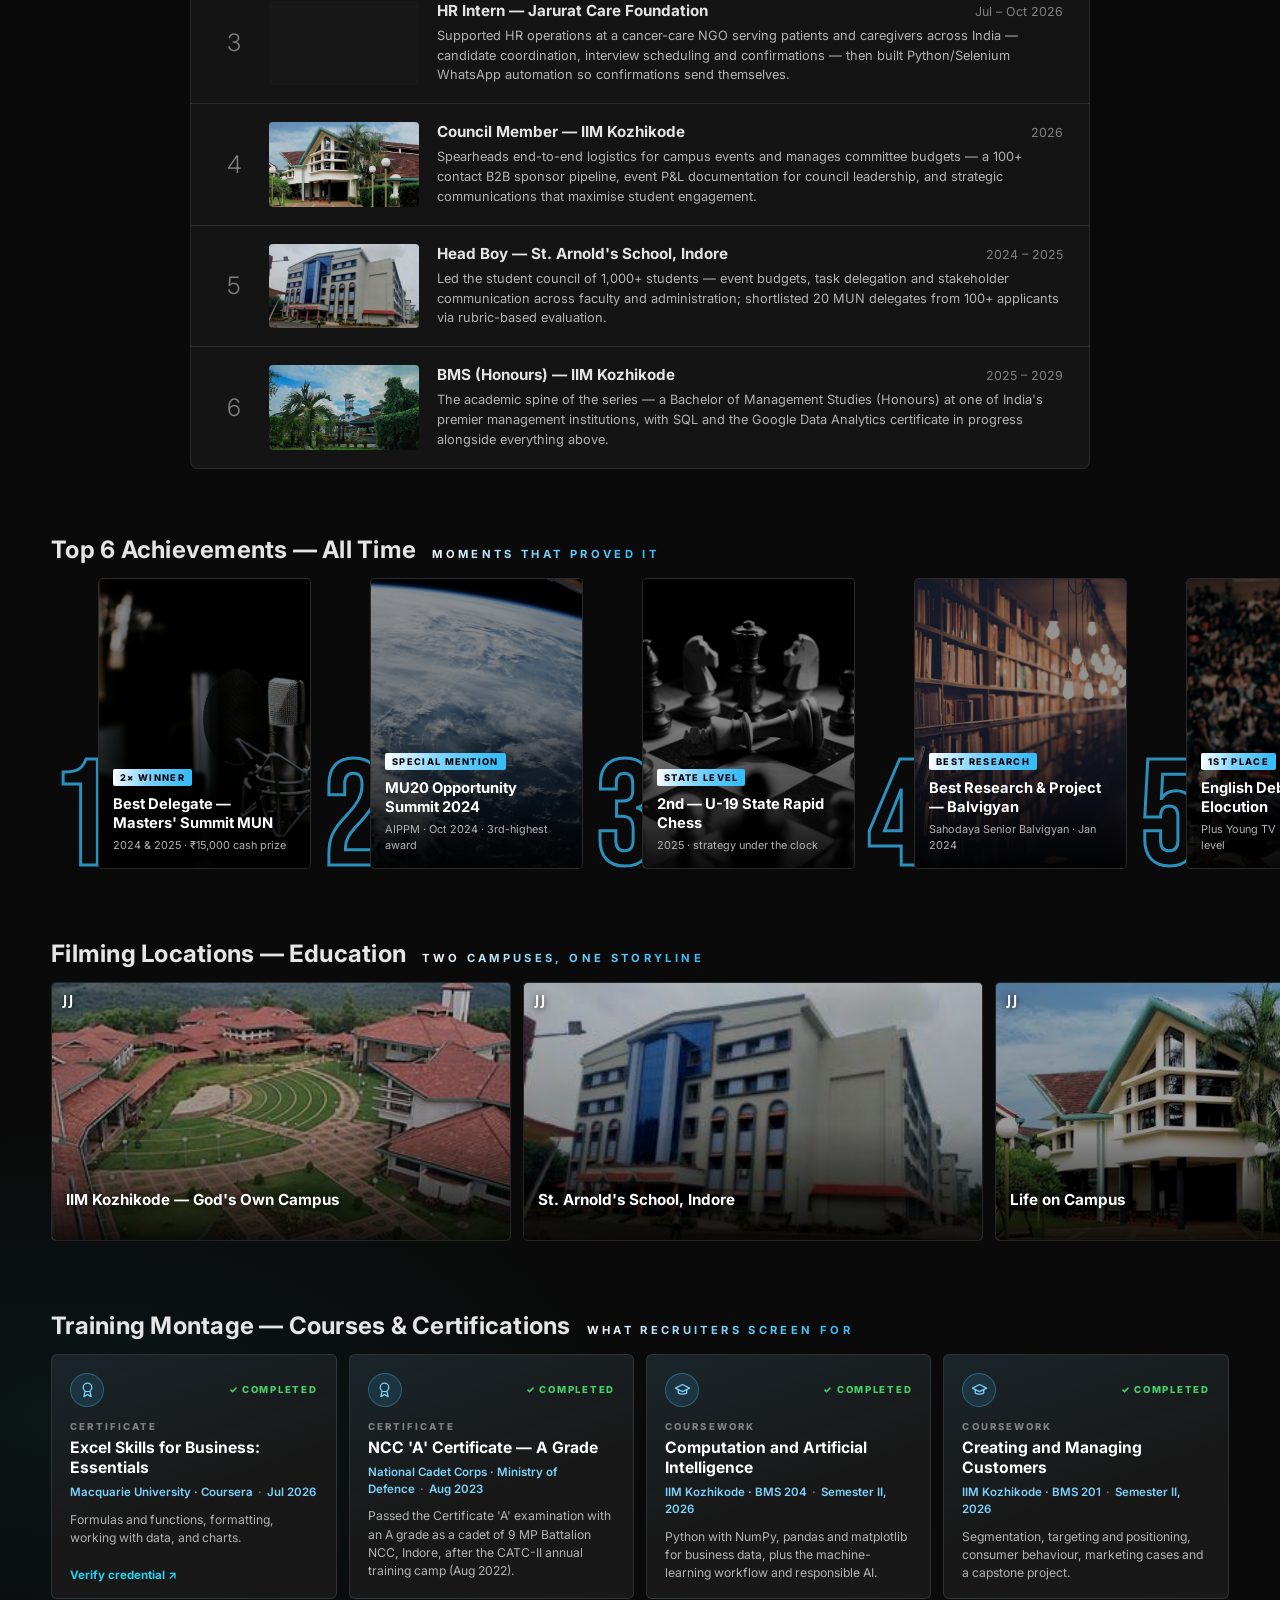
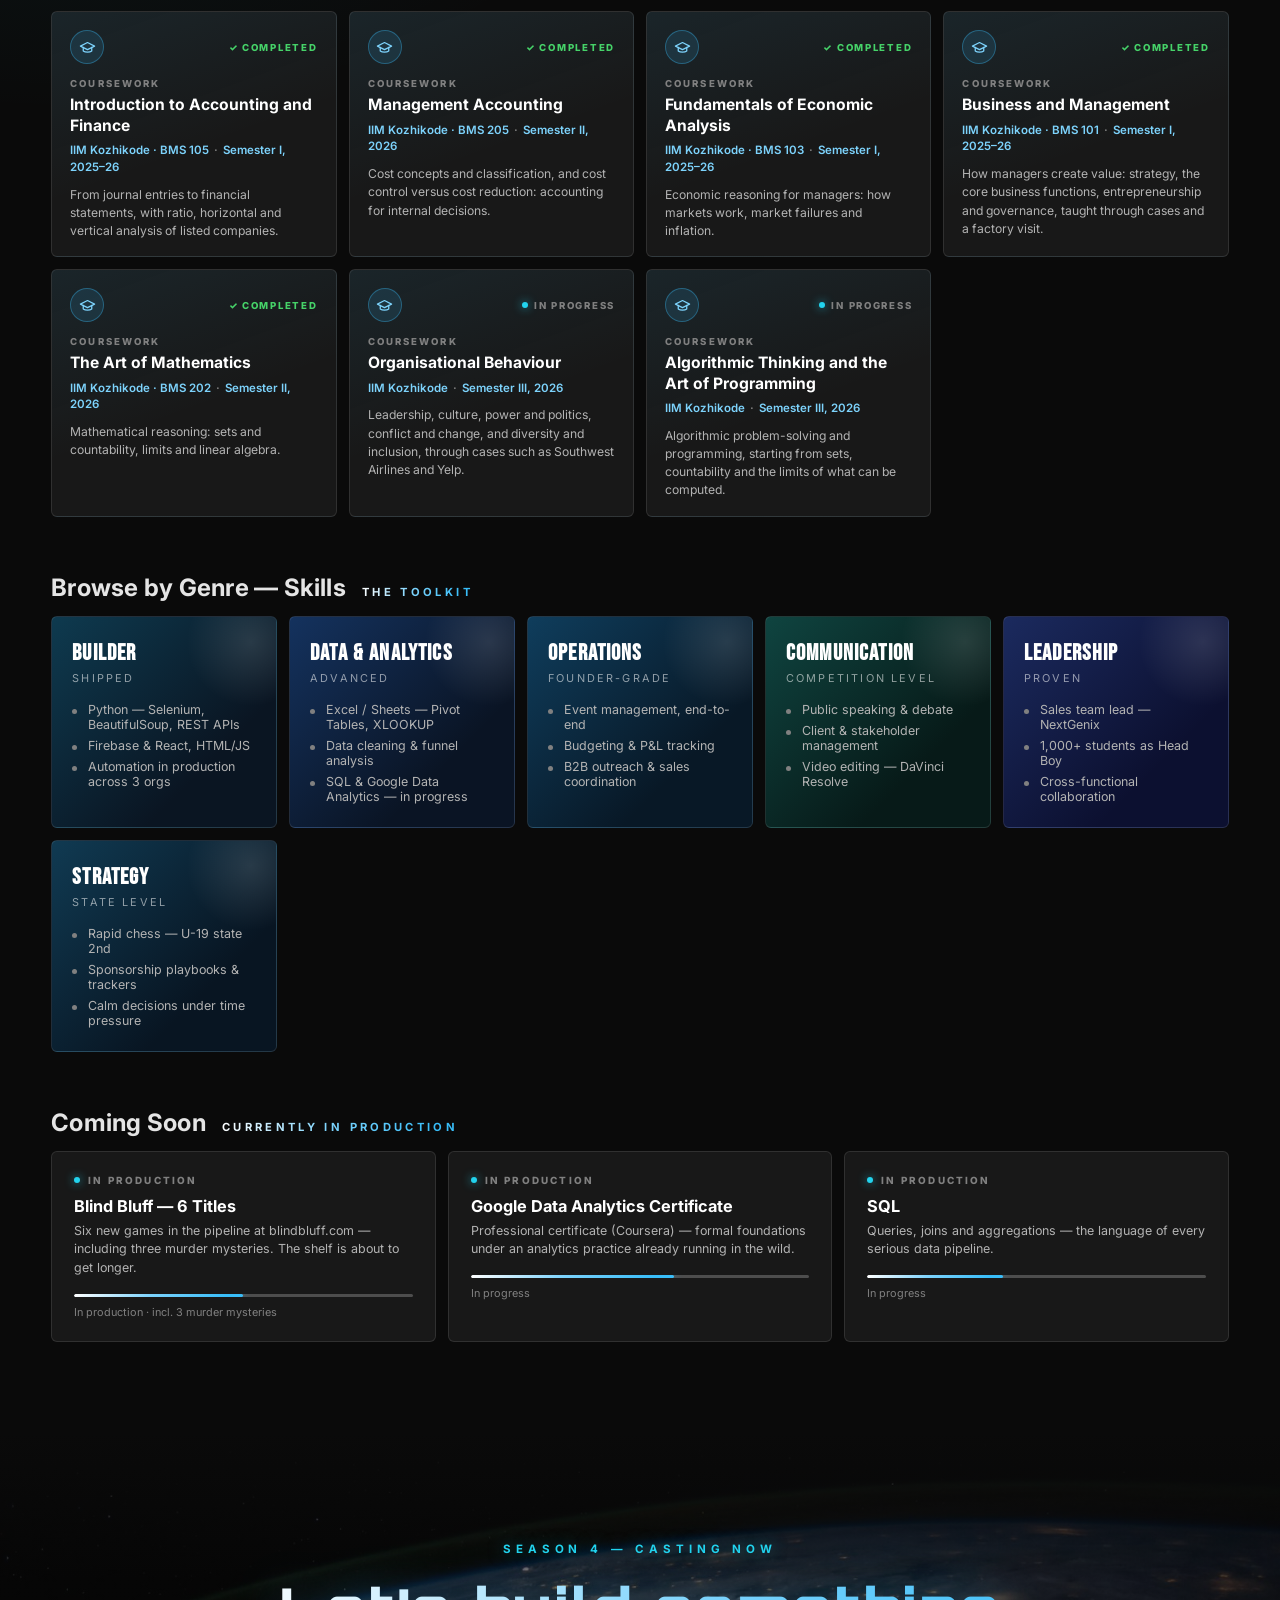
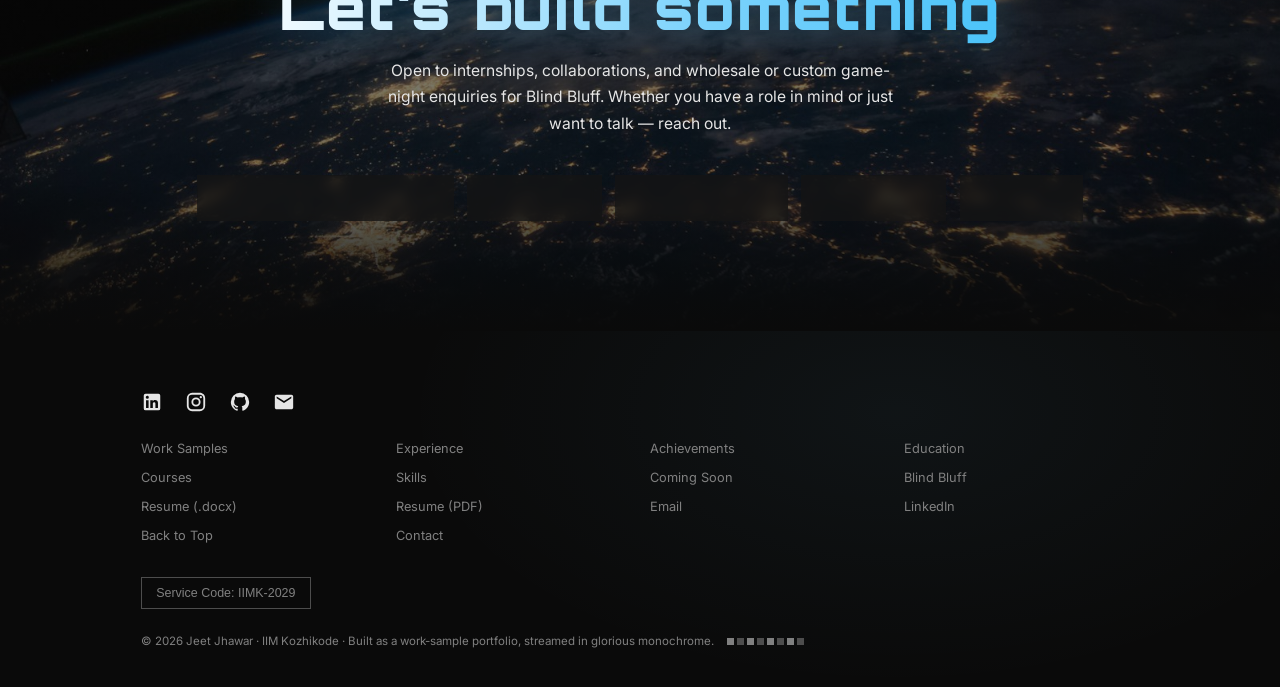
==== commit f3bd7508: "Achievements: match certificate wording, add dates and NCC 'A' Certificate - MU20 2024: Special Ment" ====
--- a/index.html
+++ b/index.html
@@ -1330,9 +1330,9 @@
     img: 'images/school.jpg',
     title: "St. Arnold's School, Indore",
     meta: ['<span class="match">Head Boy 2024–25</span>', 'Class XII: 95.6%', 'Class X: 95.0%'],
-    desc: "Where the story began. CBSE schooling with 95.6% in Class XII and 95.0% in Class X — alongside the Head Boy office, MUN delegation building, competition wins in debate, elocution, quiz and research, and state-level chess. A schooling defined by showing up for both the scoreboard and the community.",
+    desc: "Where the story began. CBSE schooling with 95.6% in Class XII and 95.0% in Class X — alongside the Head Boy office, MUN delegation building, competition wins in debate, elocution, quiz and research, state-level chess, and an NCC 'A' Certificate passed with an A grade. A schooling defined by showing up for both the scoreboard and the community.",
     metrics: [['95.6%', 'Class XII (CBSE) 2025'], ['95.0%', 'Class X (CBSE) 2023'], ['Head Boy', '2024–25']],
-    pills: ['CBSE', 'Head Boy', 'MUN', 'Chess', 'Debate']
+    pills: ['CBSE', 'Head Boy', 'MUN', 'Chess', 'Debate', 'NCC']
   },
   campuslife: {
     img: 'images/iimk-garden.jpg',
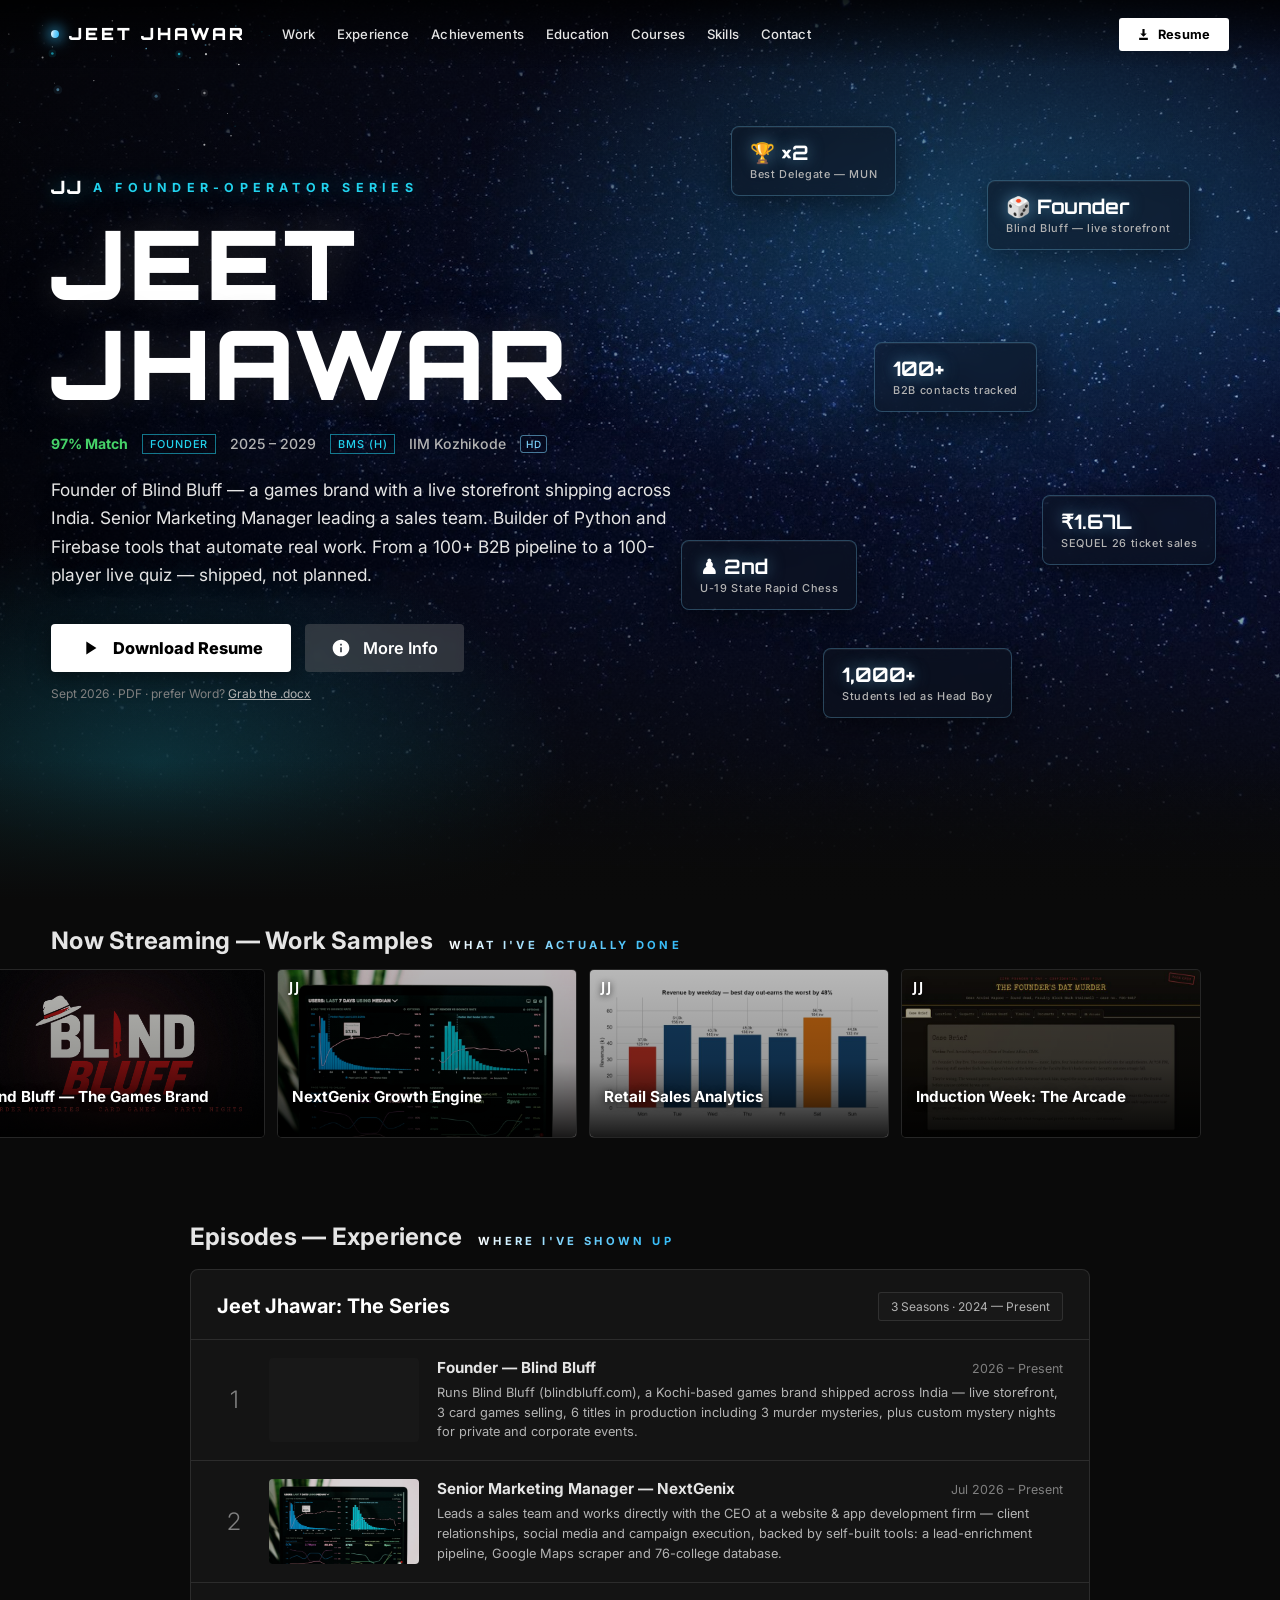
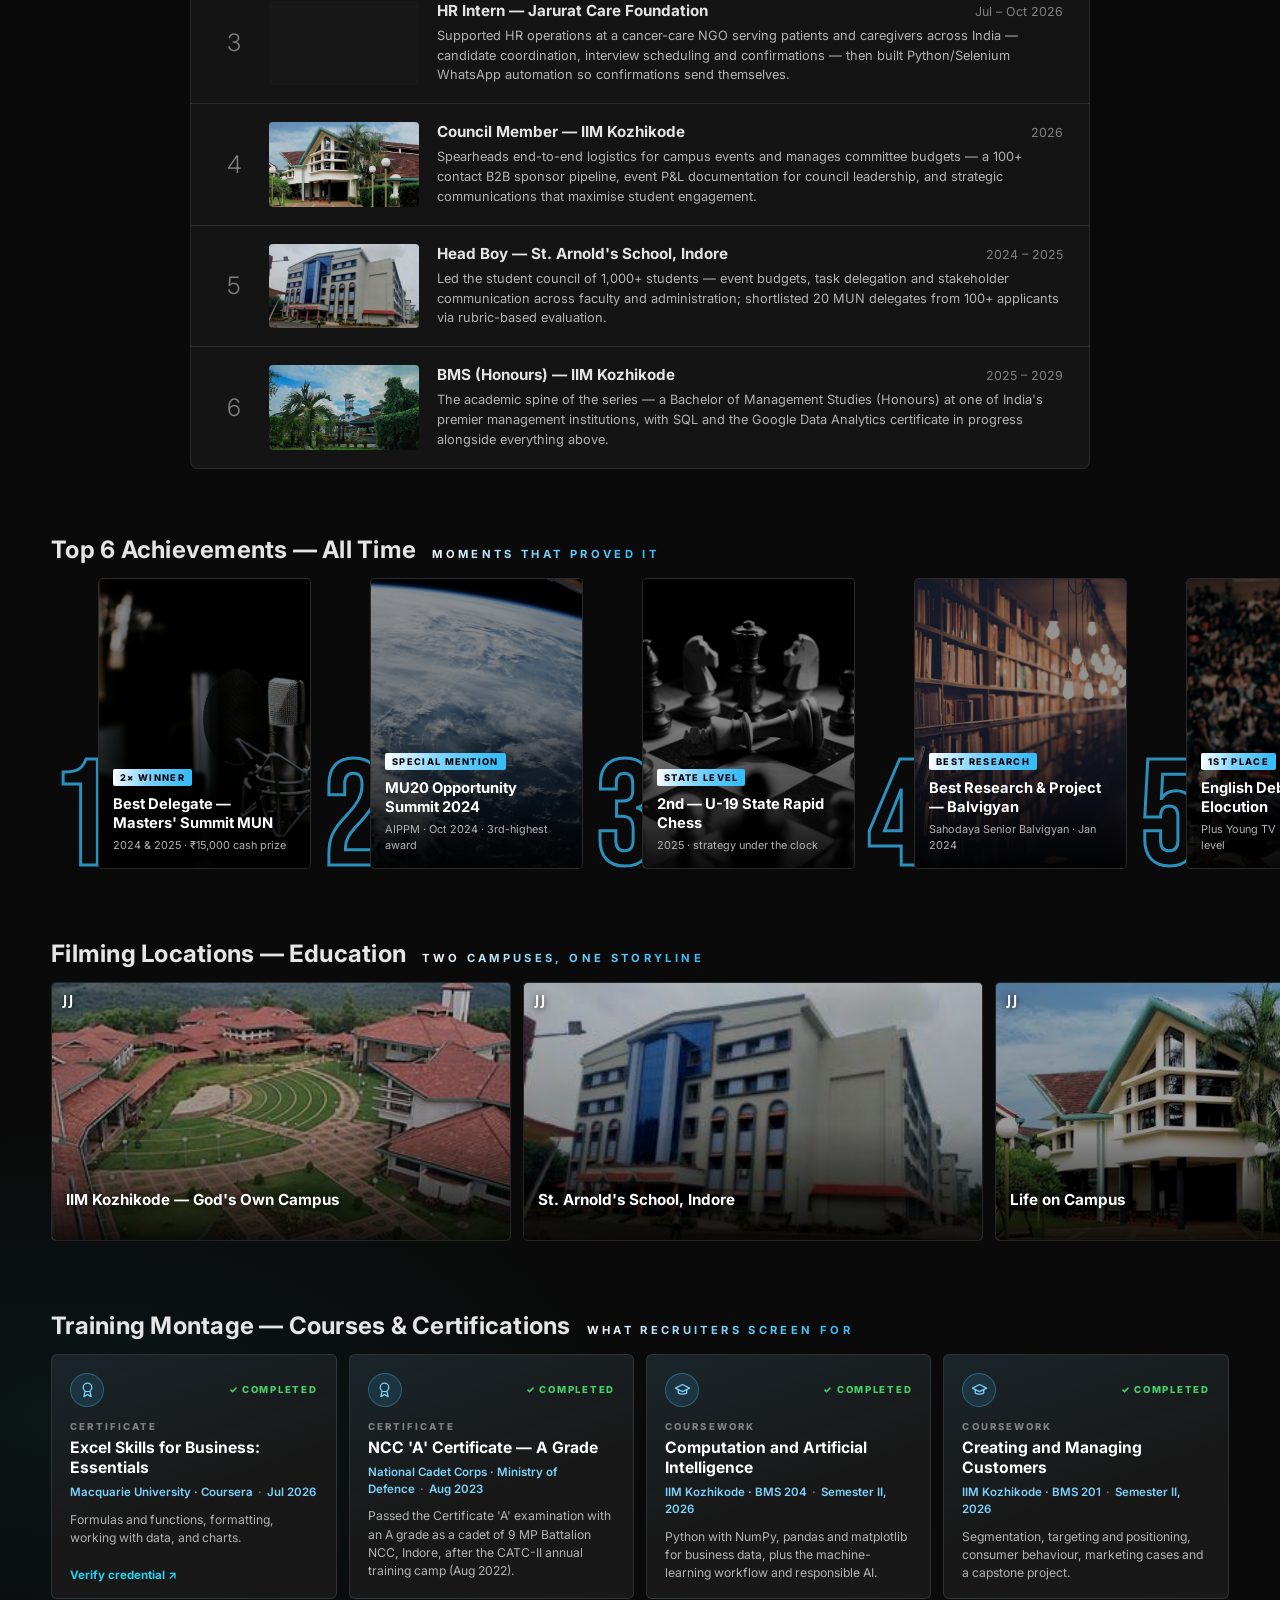
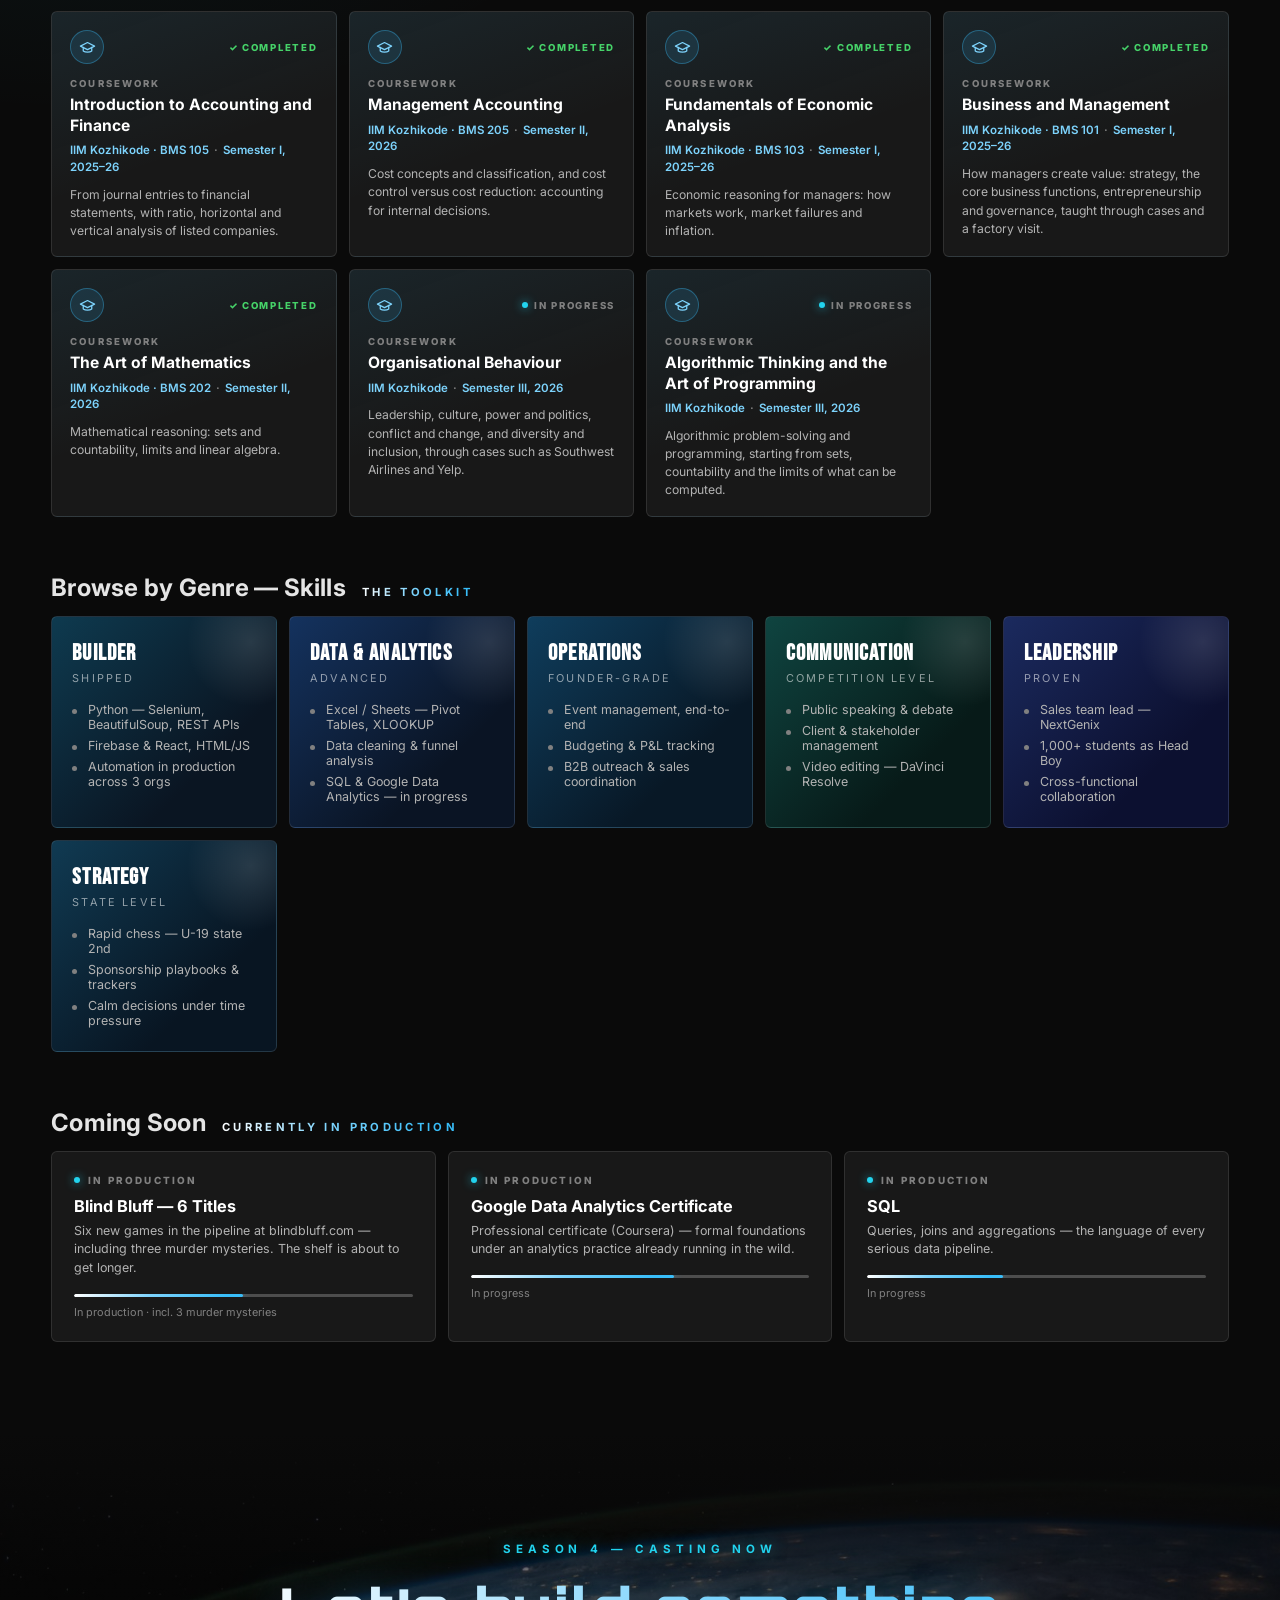
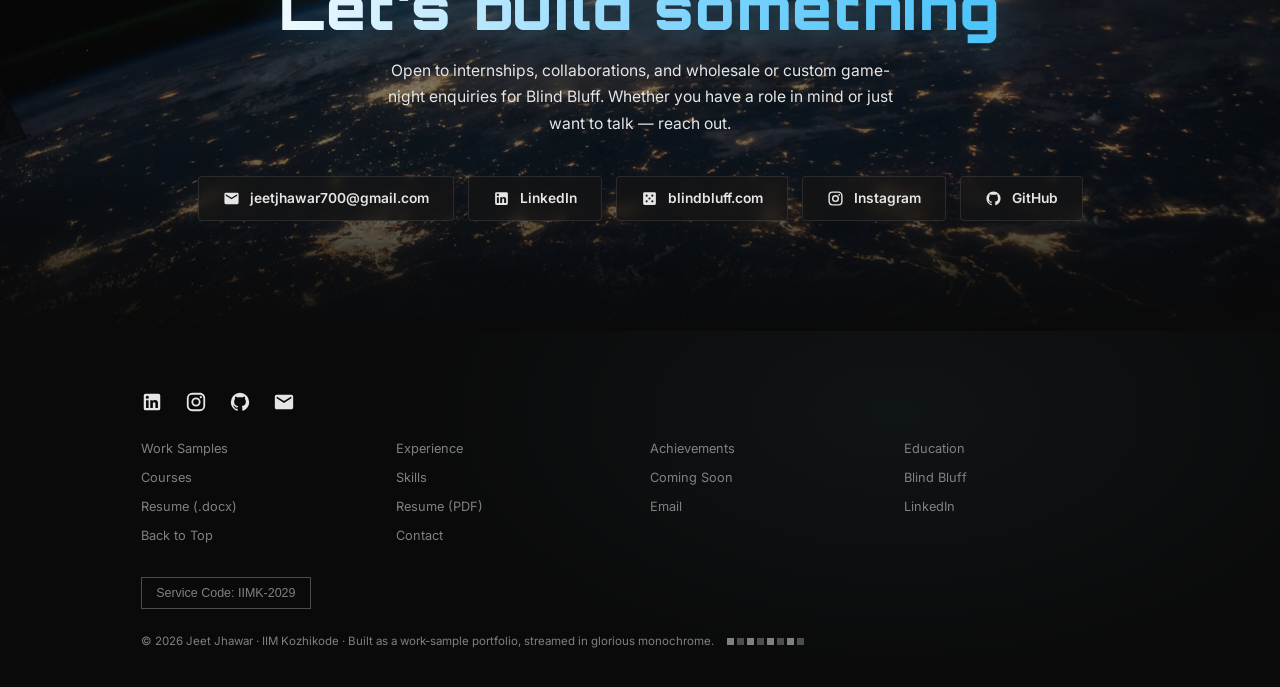
==== commit 870fa8d4: "Hero film + real-work card loops - Hero background is now a seamless 18 s film built from the site's" ====
--- a/index.html
+++ b/index.html
@@ -113,9 +113,45 @@
       radial-gradient(ellipse 60% 45% at 78% 25%, rgba(56,189,248,0.28), transparent 70%),
       radial-gradient(ellipse 50% 40% at 12% 85%, rgba(34,211,238,0.20), transparent 65%),
       linear-gradient(to top, #0a0a0a 0%, rgba(10,10,10,0.35) 30%, rgba(10,10,10,0.1) 60%, rgba(10,10,10,0.5) 100%),
-      linear-gradient(to right, rgba(0,0,0,0.8) 0%, rgba(0,0,0,0.35) 45%, rgba(0,0,0,0.05) 100%),
-      var(--hero-layer, url('images/hero-starfield-v2.jpg') center / cover no-repeat);
-    filter: saturate(1.12) contrast(1.03);
+      linear-gradient(to right, rgba(0,0,0,0.8) 0%, rgba(0,0,0,0.35) 45%, rgba(0,0,0,0.05) 100%);
+  }
+
+  /* Hero film: real space photographs, 18 s seamless loop.
+     Each incoming shot fades in ABOVE a still-opaque shot, so crossfades never dip to black. */
+  .hero-film { position: absolute; inset: 0; overflow: hidden; background: #000; filter: saturate(1.12) contrast(1.03); }
+  .film-shot {
+    position: absolute; inset: -2%;
+    background-position: center; background-size: cover; background-repeat: no-repeat;
+    will-change: transform, opacity;
+  }
+  .shot-a { background-image: var(--hero-img, url('images/hero-starfield-v2.jpg')); opacity: 1;
+            animation: shotA-fade 18s linear infinite, shotA-move 18s linear infinite; }
+  .shot-b { background-image: url('images/space-earth.jpg'); opacity: 0;
+            animation: shotB-fade 18s ease-in-out infinite, shotB-move 18s linear infinite; }
+  .shot-c { background-image: url('images/space-nebula.jpg'); opacity: 0;
+            animation: shotC-fade 18s ease-in-out infinite, shotC-move 18s linear infinite; }
+  @keyframes shotA-fade {
+    0%, 33.333% { opacity: 1; } 33.334%, 88.888% { opacity: 0; } 88.889%, 100% { opacity: 1; }
+  }
+  @keyframes shotA-move {
+    0%       { transform: scale(1.07) translate(-0.5%, 0.4%); }
+    33.333%  { transform: scale(1.16) translate(-2%, 1.5%); }
+    33.334%, 88.889% { transform: scale(1.04) translate(0, 0); }
+    100%     { transform: scale(1.07) translate(-0.5%, 0.4%); }
+  }
+  @keyframes shotB-fade {
+    0%, 22.222% { opacity: 0; } 33.333%, 66.666% { opacity: 1; } 66.667%, 100% { opacity: 0; }
+  }
+  @keyframes shotB-move {
+    0%, 22.222% { transform: scale(1.08) translate(2%, 0); }
+    66.667%, 100% { transform: scale(1.2) translate(-2%, -1%); }
+  }
+  @keyframes shotC-fade {
+    0%, 55.556% { opacity: 0; } 66.667%, 88.889% { opacity: 1; } 100% { opacity: 0; }
+  }
+  @keyframes shotC-move {
+    0%, 55.556% { transform: scale(1) translate(0, 1%); }
+    100% { transform: scale(1.14) translate(1%, -1%); }
   }
   #stars { position: absolute; inset: 0; pointer-events: none; opacity: 0.9; }
   .hero-inner {
@@ -310,6 +346,24 @@
     filter: saturate(1.05) contrast(1.04) brightness(0.8);
     transition: filter 0.5s ease, transform 0.6s ease;
   }
+  /* Card films: real work frames looping over the thumbnail while the row is on screen */
+  .card-film { position: absolute; inset: 0; opacity: 0; transition: opacity 0.8s ease; filter: saturate(1.05) contrast(1.04) brightness(0.8); }
+  .card-film i {
+    position: absolute; inset: 0;
+    background: var(--bg, none) var(--pos, center) / cover no-repeat;
+    opacity: 0;
+    animation: cardFilm 10s linear infinite; animation-delay: calc(var(--k) * 2.5s);
+    animation-play-state: paused;
+  }
+  #work.films-on .card-film { opacity: 1; }
+  #work.films-on .card-film i { animation-play-state: running; }
+  @keyframes cardFilm {
+    0%   { opacity: 0; transform: scale(1.02); }
+    8%   { opacity: 1; }
+    27%  { opacity: 1; }
+    33%  { opacity: 0; transform: scale(1.12); }
+    100% { opacity: 0; transform: scale(1.12); }
+  }
   .card::after {
     content: ''; position: absolute; inset: 0;
     background: linear-gradient(to top, rgba(0,0,0,0.88) 0%, rgba(0,0,0,0.25) 45%, rgba(0,0,0,0.1) 100%);
@@ -778,6 +832,10 @@
       transition: max-height 0.35s ease;
     }
     nav.links.open { max-height: 400px; }
+    header { gap: 12px; }
+    .brand { font-size: 0.9rem; letter-spacing: 0.12em; }
+    .nav-right { gap: 8px; }
+    .btn-resume { padding: 8px 12px; }
     nav.links a { padding: 15px 5%; border-top: 1px solid var(--line); font-size: 0.9rem; }
     .hamburger { display: block; }
     .episode { grid-template-columns: 26px 110px 1fr; gap: 12px; padding: 14px 16px; }
@@ -821,6 +879,11 @@
 
 <!-- ═════════════ HERO ═════════════ -->
 <section id="home">
+  <div class="hero-film" aria-hidden="true">
+    <div class="film-shot shot-a"></div>
+    <div class="film-shot shot-b"></div>
+    <div class="film-shot shot-c"></div>
+  </div>
   <div class="hero-media"></div>
   <canvas id="stars"></canvas>
   <div class="hero-inner">
@@ -867,6 +930,7 @@
     <div class="row-scroll">
       <div class="card reveal" data-modal="blindbluff" tabindex="0" role="button" aria-label="Blind Bluff — The Games Brand">
         <img class="thumb" src="images/blindbluff.jpg" alt="Blind Bluff — The Games Brand" loading="lazy" decoding="async">
+        <div class="card-film" aria-hidden="true"><i data-bg="images/film/bb-1.jpg" style="--k:0"></i><i data-bg="images/film/bb-2.jpg" style="--k:1"></i><i data-bg="images/film/bb-3.jpg" style="--k:2"></i><i data-bg="images/film/bb-4.jpg" style="--k:3"></i></div>
         <span class="card-mark">JJ</span>
         <div class="card-body">
           <div class="card-title">Blind Bluff — The Games Brand</div>
@@ -885,8 +949,20 @@
         </div>
       </div>
 
+      <div class="card reveal" data-modal="retail" tabindex="0" role="button" aria-label="Retail Sales Analytics">
+        <img class="thumb" src="images/film/ra-1.jpg" alt="Retail Sales Analytics — revenue by weekday chart" loading="lazy" decoding="async">
+        <div class="card-film" aria-hidden="true"><i data-bg="images/film/ra-1.jpg" style="--k:0"></i><i data-bg="images/film/ra-2.jpg" style="--k:1"></i><i data-bg="images/film/ra-3.jpg" style="--k:2"></i><i data-bg="images/film/ra-4.jpg" style="--k:3"></i></div>
+        <span class="card-mark">JJ</span>
+        <div class="card-body">
+          <div class="card-title">Retail Sales Analytics</div>
+          <div class="card-meta"><span class="match">97% Match</span><span>Data</span><span>Python</span></div>
+          <div class="card-tagline">1,000 invoices, 3 branches: demand patterns, a t-test and clear recommendations.</div>
+        </div>
+      </div>
+
       <div class="card reveal" data-modal="game-night" tabindex="0" role="button" aria-label="Induction Week: The Arcade">
-        <img class="thumb" src="images/quiz-live.jpg" alt="Induction Week: The Arcade" loading="lazy" decoding="async">
+        <img class="thumb" src="images/film/gn-1.jpg" alt="Induction Week: The Arcade — The Founder's Day Murder case file" loading="lazy" decoding="async">
+        <div class="card-film" aria-hidden="true"><i data-bg="images/film/gn-1.jpg" style="--k:0"></i><i data-bg="images/film/gn-2.jpg" style="--k:1"></i><i data-bg="images/film/gn-3.jpg" style="--k:2"></i></div>
         <span class="card-mark">JJ</span>
         <div class="card-body">
           <div class="card-title">Induction Week: The Arcade</div>
@@ -917,6 +993,7 @@
 
       <div class="card reveal" data-modal="sequel" tabindex="0" role="button" aria-label="SEQUEL 26 — Freshers' Night">
         <img class="thumb" src="images/sequel26.jpg" alt="SEQUEL 26 — Freshers' Night" loading="lazy" decoding="async">
+        <div class="card-film" aria-hidden="true"><i data-bg="images/film/sq-1.jpg" style="--k:0"></i><i data-bg="images/film/sq-2.jpg" style="--k:1"></i><i data-bg="images/film/sq-3.jpg" style="--k:2"></i></div>
         <span class="card-mark">JJ</span>
         <div class="card-body">
           <div class="card-title">SEQUEL 26 — Freshers' Night</div>
@@ -946,7 +1023,8 @@
       </div>
 
       <div class="card reveal" data-modal="events" tabindex="0" role="button" aria-label="End-to-End Event Execution">
-        <img class="thumb" src="images/stock-event.jpg" alt="End-to-End Event Execution" loading="lazy" decoding="async">
+        <img class="thumb" src="images/film/ev-1.jpg" alt="End-to-End Event Execution — BMS-02 freshers site" loading="lazy" decoding="async">
+        <div class="card-film" aria-hidden="true"><i data-bg="images/film/ev-1.jpg" style="--k:0"></i><i data-bg="images/film/sq-3.jpg" style="--k:2"></i></div>
         <span class="card-mark">JJ</span>
         <div class="card-body">
           <div class="card-title">End-to-End Event Execution</div>
@@ -993,7 +1071,7 @@
 
     <div class="episode" data-modal="blindbluff" tabindex="0" role="button">
       <div class="ep-num">1</div>
-      <div class="ep-thumb"><img src="images/game-night.jpg" alt="" loading="lazy" decoding="async"><div class="ep-play"><span>▶</span></div></div>
+      <div class="ep-thumb"><img src="images/film/bb-2.jpg" alt="" loading="lazy" decoding="async"><div class="ep-play"><span>▶</span></div></div>
       <div class="ep-info">
         <h4>Founder — Blind Bluff <span class="ep-dur">2026 – Present</span></h4>
         <p>Runs Blind Bluff (blindbluff.com), a Kochi-based games brand shipped across India — live storefront, 3 card games selling, 6 titles in production including 3 murder mysteries, plus custom mystery nights for private and corporate events.</p>
@@ -1309,13 +1387,14 @@
 const MODALS = {
   'blindbluff': {"img": "images/blindbluff.jpg", "title": "Blind Bluff — Founder", "meta": ["<span class=\"match\">99% Match</span>", "Founder · blindbluff.com", "Kochi → shipped across India", "2026 – Present"], "desc": "Built Blind Bluff from a name into a live business — a Kochi-based brand making murder mystery, card and party games, shipped across India. The storefront at blindbluff.com is live with 3 card games selling and 6 titles in production, including 3 murder mysteries. Beyond the shelf: custom mystery nights designed and run for private and corporate events. Product, pricing, fulfilment and marketing — one founder, every decision. This is the flagship.", "metrics": [["3 games", "selling on the live storefront"], ["6 titles", "in production — incl. 3 murder mysteries"], ["Pan-India", "shipping, plus custom mystery nights"]], "pills": ["Founder", "Product Development", "E-commerce", "Brand Building"]},
   'growth-tools': {"img": "images/growth-tools.jpg", "title": "Growth Tooling — NextGenix", "meta": ["<span class=\"match\">98% Match</span>", "Senior Marketing Manager", "NextGenix", "Jul 2026 – Present"], "desc": "Senior Marketing Manager at a website & app development firm — leading a sales team and coordinating directly with the CEO on sales strategy, client relationships, social media and campaign execution. Then the builder part: a lead-enrichment pipeline, a Google Maps scraper and a 76-college contact database, built to feed the sales team qualified targets instead of cold lists. Marketing role on paper; growth engineering in practice.", "metrics": [["76 colleges", "in a self-built contact database"], ["Sales team", "led, coordinating with the CEO"], ["3 tools", "pipeline · scraper · database"]], "pills": ["Sales Strategy", "Python", "Web Scraping", "Client Servicing"]},
-  'game-night': {"img": "images/quiz-live.jpg", "title": "Induction-Week Browser Games", "meta": ["<span class=\"match\">97% Match</span>", "Built & shipped", "IIM Kozhikode", "2026"], "desc": "Built browser games for induction week and ran them on real players — an escape room, a murder mystery and a live quiz that held 100 players at once. Writing the puzzles was half the job; the other half was engineering for the worst case: simultaneous players, one shot at a first impression, no restarts. Everything shipped in the browser — HTML/JS up front, and a game night that actually worked.", "metrics": [["100 players", "live in one quiz session"], ["3 games", "escape room · murder mystery · quiz"], ["Zero installs", "everything ran in the browser"]], "pills": ["HTML/JS", "Game Design", "Live Events", "Shipping Under Deadline"]},
+  'retail': {"img": "images/film/ra-3.jpg", "title": "Retail Sales Analytics", "meta": ["<span class=\"match\">97% Match</span>", "Python · pandas · seaborn · SciPy", "Data analysis", "2026", "<a href=\"https://github.com/JEETJHAWAR/retail-sales-analytics\" target=\"_blank\" rel=\"noopener\" style=\"color:var(--c-cyan)\">View on GitHub ↗</a>"], "desc": "An end-to-end exploratory analysis of 1,000 supermarket invoices across three branches (January–March 2019): revenue mix by branch and product line, hourly and weekday demand, customer ratings, and a Welch t-test on member versus non-member baskets, closing with recommendations. The findings are specific: a lunchtime bump, a dead 4–5 pm and 7 pm as the money hour; the best weekday out-earning the worst by 48%; and no significant difference in basket size between members and non-members (p = 0.53).", "metrics": [["1,000", "invoices across 3 branches"], ["+48%", "best weekday vs worst"], ["p = 0.53", "membership doesn't lift basket size"]], "pills": ["pandas", "seaborn", "Hypothesis Testing", "Retail Analytics"]},
+  'game-night': {"img": "images/film/gn-1.jpg", "title": "Induction-Week Browser Games", "meta": ["<span class=\"match\">97% Match</span>", "Built & shipped", "IIM Kozhikode", "2026"], "desc": "Built browser games for induction week and ran them on real players — an escape room, a murder mystery and a live quiz that held 100 players at once. Writing the puzzles was half the job; the other half was engineering for the worst case: simultaneous players, one shot at a first impression, no restarts. Everything shipped in the browser — HTML/JS up front, and a game night that actually worked.", "metrics": [["100 players", "live in one quiz session"], ["3 games", "escape room · murder mystery · quiz"], ["Zero installs", "everything ran in the browser"]], "pills": ["HTML/JS", "Game Design", "Live Events", "Shipping Under Deadline"]},
   'automation': {"img": "images/automation.jpg", "title": "Automation, Shipped", "meta": ["<span class=\"match\">96% Match</span>", "Python · Selenium · Firebase · React", "Built solo & in small teams", "2026"], "desc": "A running collection of small tools that remove real work. Python/Selenium WhatsApp automation that sends interview confirmations at Jarurat Care. A weather-alert system monitoring 200+ Indian cities and broadcasting over WhatsApp — built with a team of three. A Firebase/React app that keeps Student Council meeting records searchable instead of scattered. None of it is a demo; each one replaced a manual process someone was doing by hand.", "metrics": [["200+ cities", "monitored by the weather-alert bot"], ["3 tools", "in production, replacing manual work"], ["Team of 3", "on the weather-alert build"]], "pills": ["Python", "Selenium", "Firebase & React", "Process Automation"]},
   'care': {"img": "images/care.jpg", "title": "HR Intern — Jarurat Care Foundation", "meta": ["<span class=\"match\">95% Match</span>", "HR Intern", "Healthcare NGO — cancer care", "Jul – Oct 2026"], "desc": "HR operations at a healthcare NGO supporting cancer patients and caregivers across India — candidate coordination, interview scheduling and confirmations. The operator's instinct kicked in fast: confirmations were repetitive, so a Python/Selenium WhatsApp automation now sends them. The time saved went back into the human part of the job — keeping candidates informed and interviews running on schedule, for a mission that deserves the polish.", "metrics": [["Pan-India", "NGO for cancer patients & caregivers"], ["End-to-end", "candidate coordination & scheduling"], ["Automated", "confirmations via Python/Selenium"]], "pills": ["HR Operations", "Candidate Experience", "WhatsApp Automation", "Social Impact"]},
   'sequel': {"img": "images/sequel26.jpg", "title": "SEQUEL 26 — Freshers' Night", "meta": ["<span class=\"match\">97% Match</span>", "Overall lead", "IIM Kozhikode · Kochi campus", "Sep 2026"], "desc": "Led SEQUEL 26 — the night BMS-01 hosted the incoming BMS-02 batch — at the head of a six-person core team, from venue and vendors to run-of-show. Built the ticketing too: a registration site with UPI payment checks, QR-coded passes and an admin dashboard that sold 150+ passes and ₹1.67 lakh in tickets. Designed the night's games — a treasure hunt, The Last Five and a freshers' puzzle round — and closed the books fast: all 27 payments tracked into a full P&L, receipts attached, within two days of the event.", "metrics": [["₹1.67 lakh", "in ticket sales"], ["150+ passes", "sold across both BMS batches"], ["2 days", "from event night to a full P&L"]], "pills": ["Event Leadership", "Budgeting & P&L", "Ticketing Tech", "Game Design"]},
   'pipeline': {"img": "images/stock-dashboard.jpg", "title": "B2B Sponsor Outreach Tracker", "meta": ["<span class=\"match\">98% Match</span>", "IIMK Council", "Data & Analytics", "2026"], "desc": "Built and owned the council's sponsor pipeline — 100+ B2B contacts mapped across funnel stages (cold → contacted → responded → converted) with response rates and follow-up cadence. Scaled the same discipline into fest season: a 64-organisation sponsorship tracker with an outreach playbook, plus automated sponsor outreach for the freshers' event. The data decides who gets the next call — not guesswork — and clean documentation means the system outlives the term.", "metrics": [["100+", "B2B contacts tracked end-to-end"], ["64 orgs", "in the fest sponsorship tracker"], ["Automated", "sponsor outreach for the freshers' event"]], "pills": ["Excel / Google Sheets", "Funnel Analysis", "Outreach Playbooks", "Stakeholder Reporting"]},
   'dashboard': {"img": "images/stock-analytics.jpg", "title": "Campus Event P&L Dashboard", "meta": ["<span class=\"match\">96% Match</span>", "IIMK Council", "Analytics", "2026"], "desc": "Documented and analysed event metrics across campus events — turnout vs targets, budget vs actual spend, and post-event engagement. Structured reports went to council leadership and drove decisions on formats, timing and resource allocation. Every input was quality-checked before it reached a slide, and strategic communications were tuned to whatever the numbers said maximised student engagement. Small dashboards, real decisions.", "metrics": [["Budget vs Actual", "tracked per event"], ["Turnout & engagement", "reported to leadership"], ["Next-cycle", "decisions informed by the data"]], "pills": ["P&L Tracking", "Pivot Tables", "Budget Analysis", "Quality Checks"]},
-  'events': {"img": "images/stock-event.jpg", "title": "End-to-End Event Execution", "meta": ["<span class=\"match\">94% Match</span>", "IIMK Council & Initiatives", "Operations", "2026"], "desc": "Spearheads end-to-end logistics for campus events — vendors, schedules, budgets and cross-team handoffs, with clean documentation so successors inherit a working system. Led SEQUEL 26, the freshers' night for the second BMS batch: 150+ passes and ₹1.67 lakh in ticket sales, plus naming, run-of-show and automated sponsor outreach. Also designed and ran a 12-player Swiss-system chess tournament — pairings, tiebreaks and all. One central node between sponsors, faculty and student teams.", "metrics": [["150+ passes", "SEQUEL 26 freshers' night"], ["12 players", "Swiss-system chess tournament"], ["3-way node", "sponsors · faculty · students"]], "pills": ["Event Management", "Run-of-Show", "Vendor Coordination", "Documentation"]},
+  'events': {"img": "images/film/ev-1.jpg", "title": "End-to-End Event Execution", "meta": ["<span class=\"match\">94% Match</span>", "IIMK Council & Initiatives", "Operations", "2026"], "desc": "Spearheads end-to-end logistics for campus events — vendors, schedules, budgets and cross-team handoffs, with clean documentation so successors inherit a working system. Led SEQUEL 26, the freshers' night for the second BMS batch: 150+ passes and ₹1.67 lakh in ticket sales, plus naming, run-of-show and automated sponsor outreach. Also designed and ran a 12-player Swiss-system chess tournament — pairings, tiebreaks and all. One central node between sponsors, faculty and student teams.", "metrics": [["150+ passes", "SEQUEL 26 freshers' night"], ["12 players", "Swiss-system chess tournament"], ["3-way node", "sponsors · faculty · students"]], "pills": ["Event Management", "Run-of-Show", "Vendor Coordination", "Documentation"]},
   'shortlist': {"img": "images/shortlist-panel.jpg", "title": "MUN Delegate Shortlisting System", "meta": ["<span class=\"match\">95% Match</span>", "Head Boy", "Operations", "2024–25"], "desc": "Designed and ran the shortlisting process for the school's MUN delegation alongside teachers. Evaluated 100+ applicants using multi-criteria rubrics — assessing research quality, communication and prior MUN performance. Applied ranking logic to narrow down to the top 20 delegates, and ran similar selection rounds for cultural and academic events through the year. The same rubric thinking now powers hiring coordination and sponsor prioritisation.", "metrics": [["100+", "applicants evaluated"], ["Top 20", "selected via structured rubric"], ["Co-evaluated", "alongside faculty"]], "pills": ["Rubric Design", "Multi-criteria Ranking", "Decision Frameworks", "Stakeholder Alignment"]},
   'headboy': {"img": "images/stock-team.jpg", "title": "Leading a 1,000+ Student Community", "meta": ["<span class=\"match\">97% Match</span>", "St. Arnold's School", "Leadership", "2024–25"], "desc": "As Head Boy, operated as the bridge between student body, faculty and school administration. Made data-informed decisions on event planning, budget allocation and engagement strategy. Coordinated the student council, assigned responsibilities, ran regular check-ins and ensured smooth execution of school-wide initiatives across academic and cultural domains. The first proof that he could hold a large system together — everything since has scaled it.", "metrics": [["1,000+", "students represented"], ["Faculty & admin", "liaison"], ["Data-informed", "event & budget decisions"]], "pills": ["Team Leadership", "Budget Allocation", "Stakeholder Communication", "Decision Making"]},
   iimk: {
@@ -1400,6 +1479,21 @@
     requestAnimationFrame(roll);
   }
   requestAnimationFrame(roll);
+})();
+
+/* ── Card films: load frames on first view, run only while the work row is on screen ── */
+(function () {
+  const work = document.getElementById('work');
+  if (!work || !('IntersectionObserver' in window)) return;
+  let loaded = false;
+  new IntersectionObserver(entries => {
+    const on = entries[0].isIntersecting;
+    if (on && !loaded) {
+      loaded = true;
+      work.querySelectorAll('.card-film i[data-bg]').forEach(f => f.style.setProperty('--bg', "url('" + f.dataset.bg + "')"));
+    }
+    work.classList.toggle('films-on', on);
+  }, { rootMargin: '200px 0px' }).observe(work);
 })();
 
 /* ── Reveal + progress bars ── */
@@ -1558,8 +1652,8 @@
 
       // Hero background
       if (data.heroBackground) {
-        const hm = document.querySelector('.hero-media');
-        if (hm) hm.style.setProperty('--hero-layer', "url('" + data.heroBackground + "') center / cover no-repeat");
+        const film = document.querySelector('.hero-film');
+        if (film) film.style.setProperty('--hero-img', "url('" + data.heroBackground + "')");
       }
     })
     .catch(err => console.error('content.json load failed', err));
@@ -1606,6 +1700,10 @@
     ctx.clearRect(0, 0, w, h);
     for (const s of stars) {
       s.tw += s.sp;
+      s.x -= s.r * 0.12;
+      s.y += s.r * 0.03;
+      if (s.x < -4) { s.x = w + 4; s.y = Math.random() * h; }
+      if (s.y > h + 4) s.y = -4;
       const a = 0.25 + Math.abs(Math.sin(s.tw)) * 0.7;
       ctx.fillStyle = `rgba(${s.c},${a})`;
       ctx.beginPath();
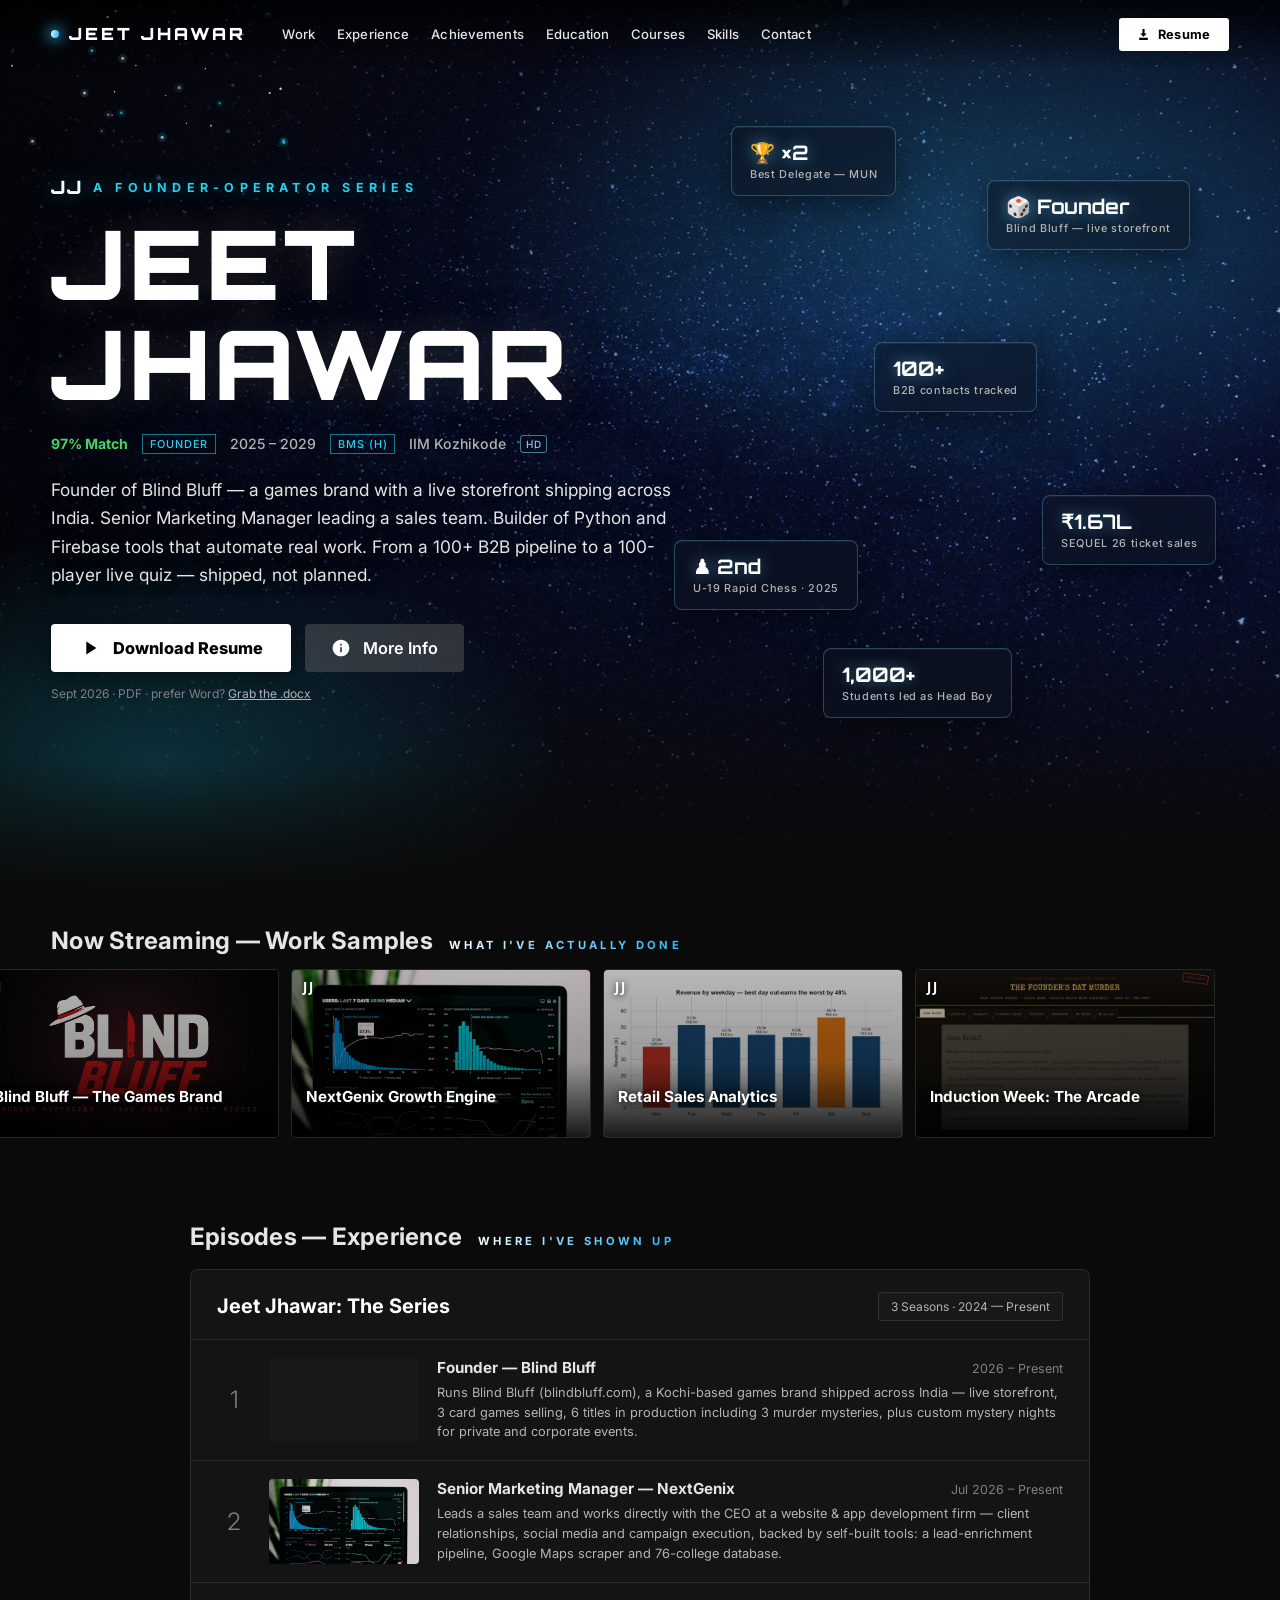
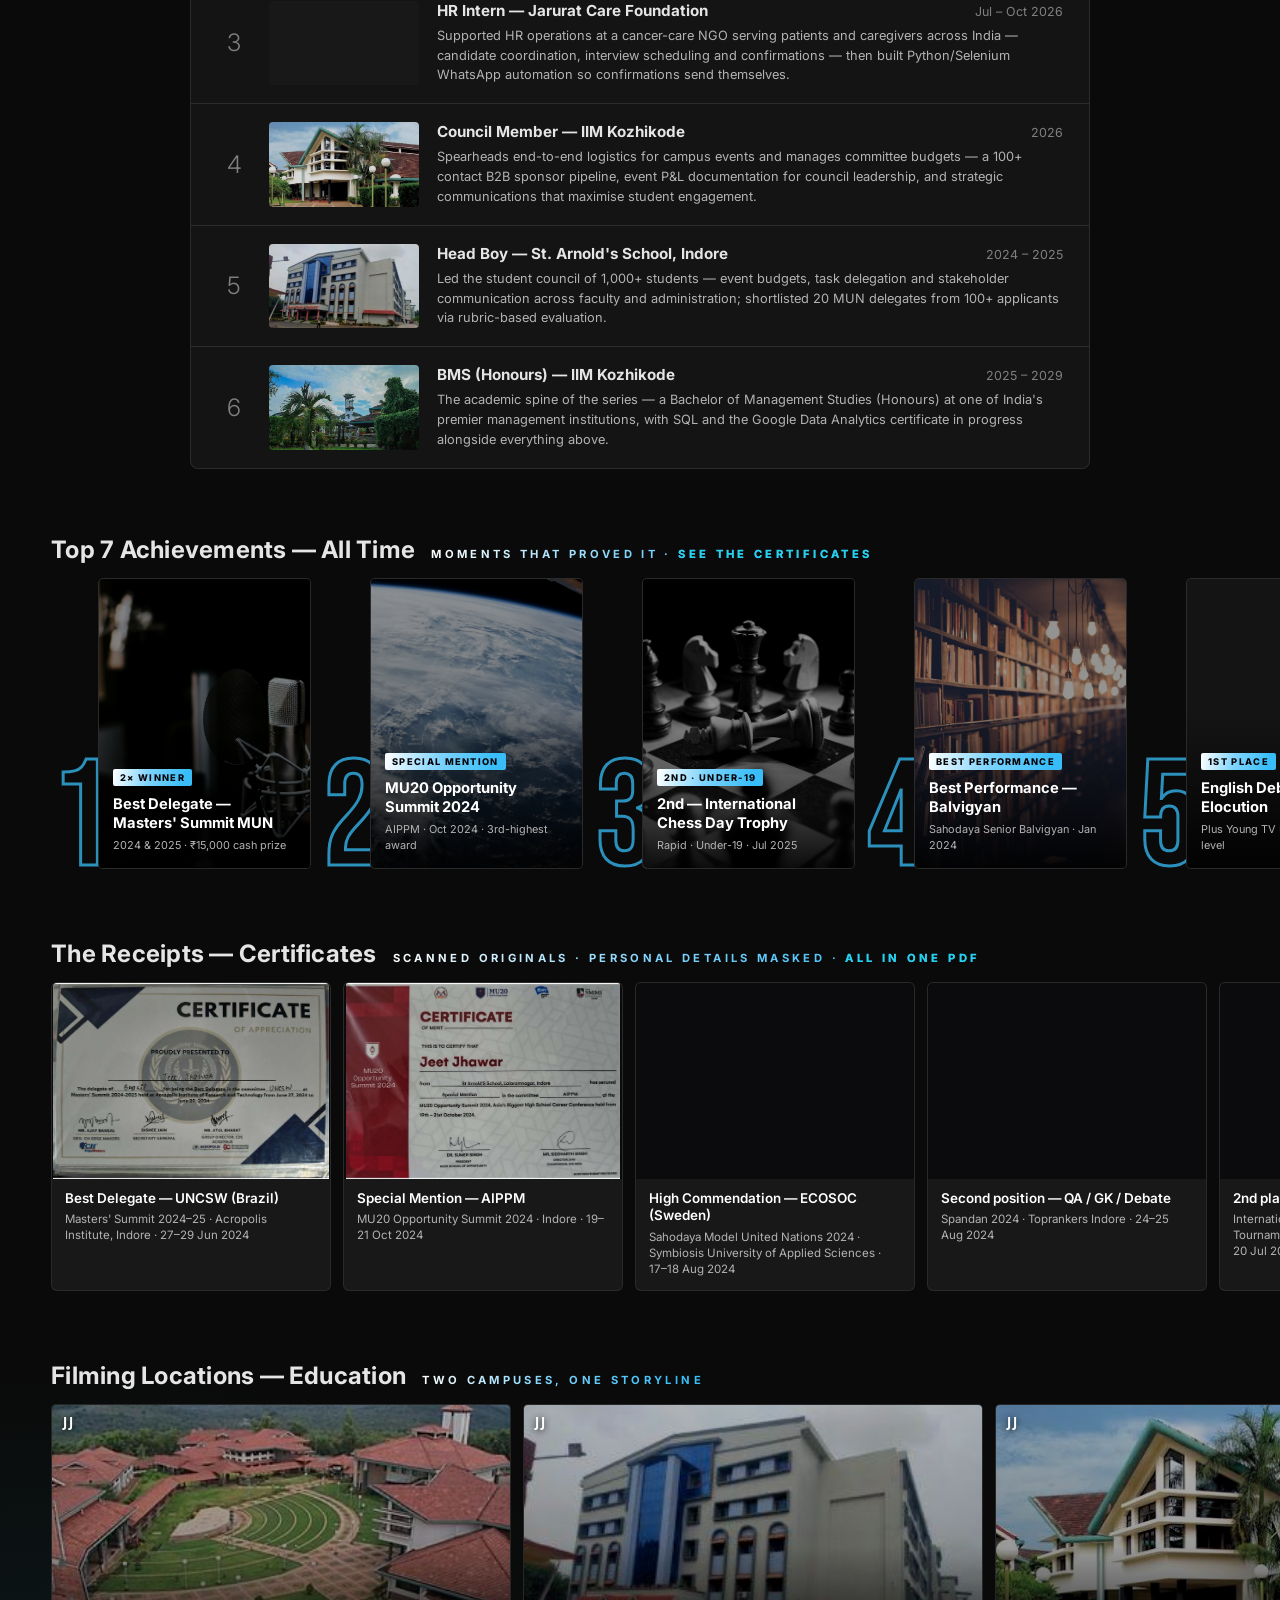
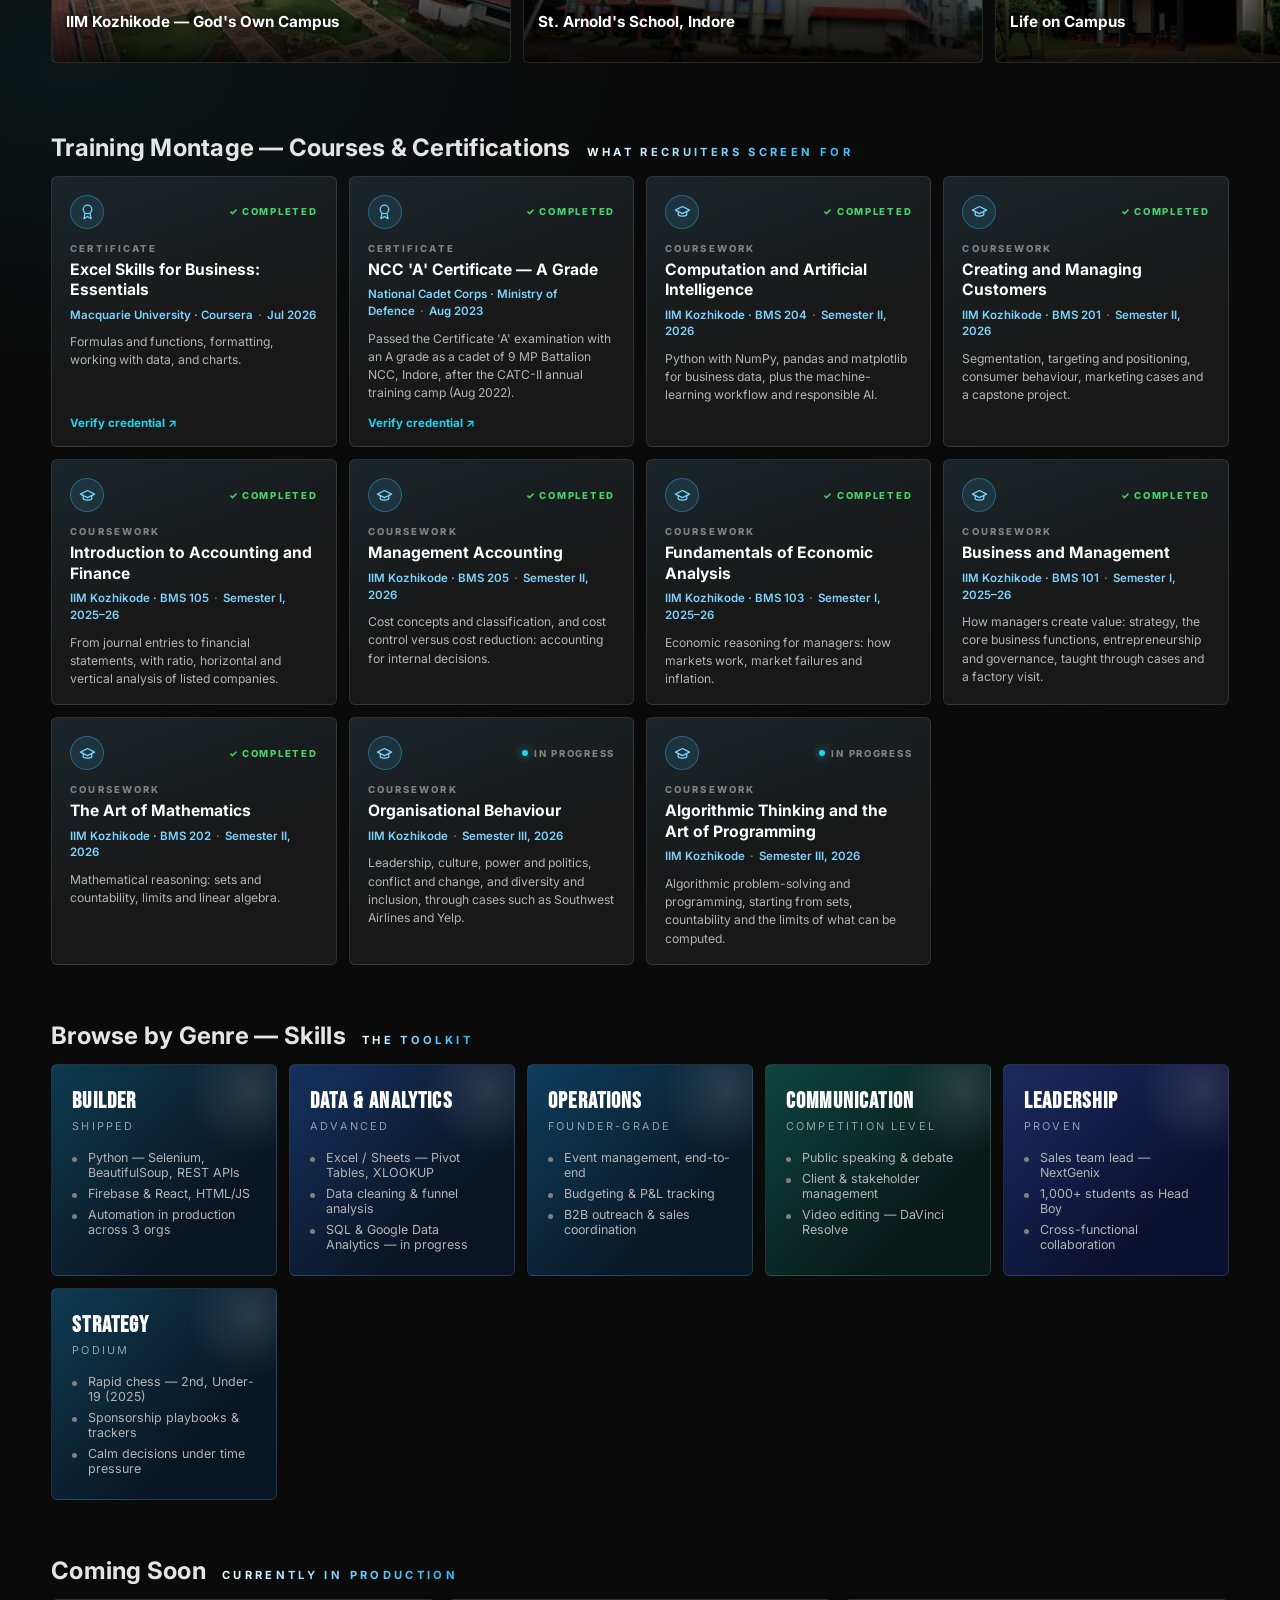
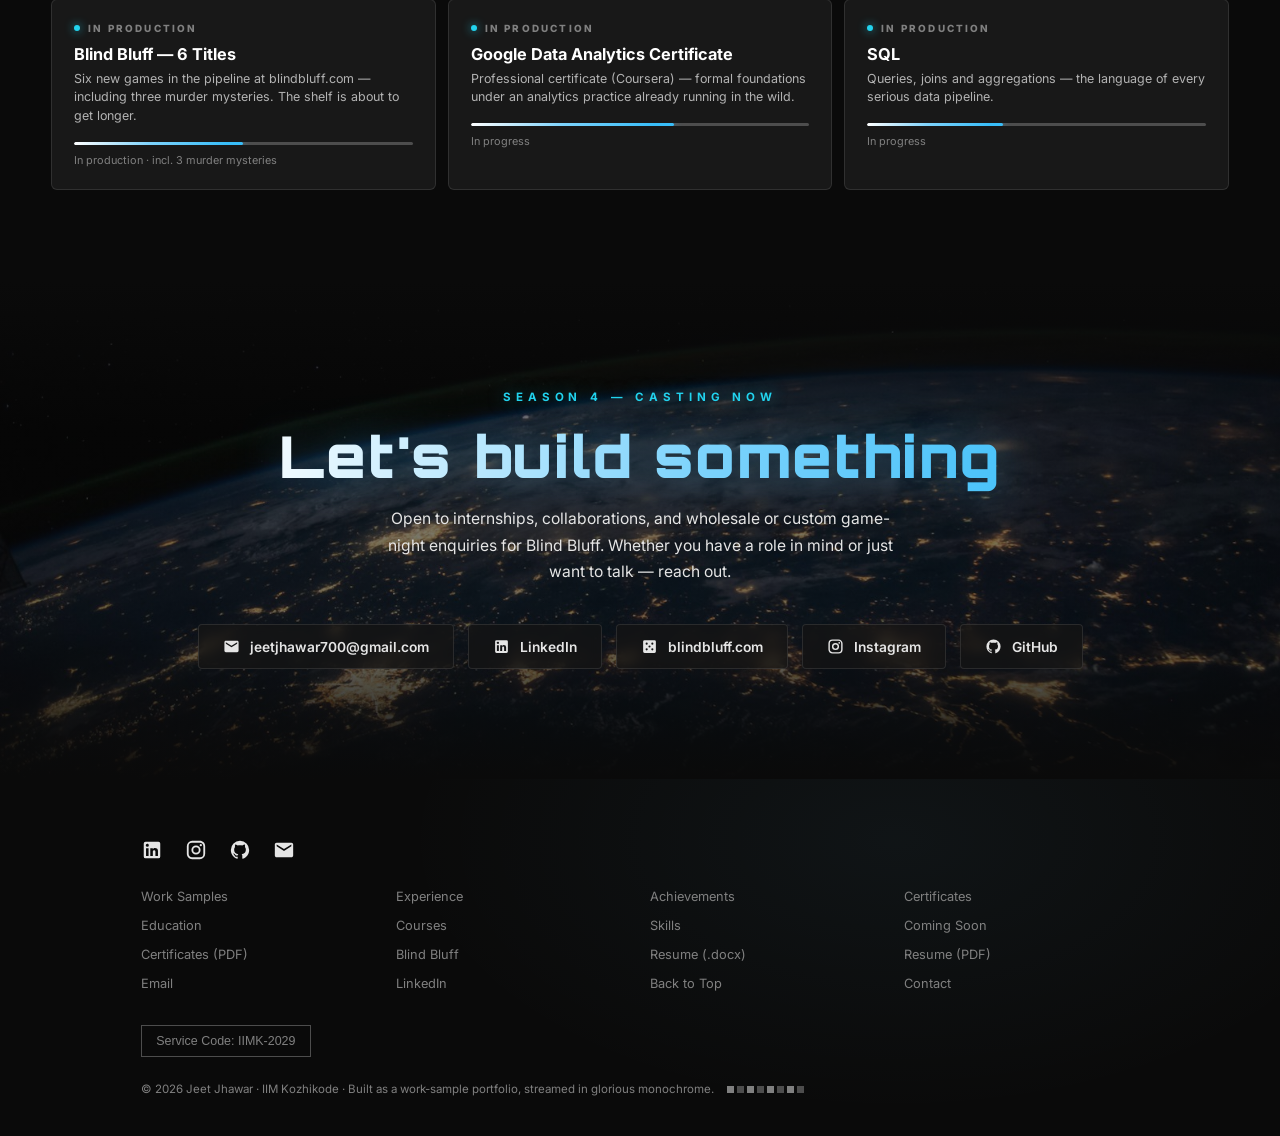
==== commit 6f7609ec: "Certificates: proof row, modal proof links and a masked PDF pack - 16 school/competition/NCC certifi" ====
--- a/index.html
+++ b/index.html
@@ -35,7 +35,7 @@
     --aurora:    linear-gradient(100deg, #ffffff, #7dd3fc 45%, #38bdf8 90%);
   }
 
-  html { scroll-behavior: smooth; }
+  html { scroll-behavior: smooth; scroll-padding-top: 72px; }
 
   body {
     font-family: 'Inter', -apple-system, sans-serif;
@@ -811,6 +811,43 @@
     border: 1px solid var(--line); border-radius: 20px;
     padding: 5px 13px;
   }
+
+  /* Certificate proof inside a modal */
+  .modal-proof { margin-top: 26px; padding-top: 18px; border-top: 1px solid var(--line); }
+  .modal-proof[hidden] { display: none; }
+  .proof-head {
+    display: flex; align-items: baseline; justify-content: space-between; gap: 12px;
+    font-size: 0.68rem; font-weight: 600; letter-spacing: 0.14em; text-transform: uppercase;
+    color: var(--grey-2); margin-bottom: 12px;
+  }
+  .proof-head a { color: var(--c-cyan); text-decoration: none; letter-spacing: 0.06em; }
+  .proof-list { display: flex; flex-wrap: wrap; gap: 12px; }
+  .proof-item {
+    display: block; width: 172px; text-decoration: none; color: inherit;
+    background: var(--card); border: 1px solid var(--line); border-radius: 6px; overflow: hidden;
+    transition: border-color 0.2s, transform 0.2s;
+  }
+  .proof-item:hover, .proof-item:focus-visible { border-color: rgba(56,189,248,0.6); transform: translateY(-2px); }
+  .proof-item img { display: block; width: 100%; height: 118px; object-fit: contain; background: #0b0b0d; }
+  .proof-item span { display: block; padding: 8px 10px; font-size: 0.7rem; line-height: 1.35; color: var(--grey-1); }
+  .proof-item em { font-style: normal; color: var(--grey-2); }
+
+  /* Certificates row */
+  .cert-card {
+    flex: 0 0 280px; display: block; text-decoration: none; color: inherit;
+    background: var(--card); border: 1px solid rgba(255,255,255,0.08); border-radius: 6px; overflow: hidden;
+    transition: transform 0.3s cubic-bezier(0.2,0.9,0.3,1), border-color 0.3s, box-shadow 0.3s;
+  }
+  .cert-card:hover, .cert-card:focus-visible {
+    transform: translateY(-4px); border-color: rgba(56,189,248,0.55);
+    box-shadow: 0 14px 36px rgba(0,0,0,0.7);
+  }
+  .cert-card img { display: block; width: 100%; height: 196px; object-fit: contain; background: #0b0b0d; }
+  .cert-body { padding: 11px 13px 13px; }
+  .cert-title { font-size: 0.84rem; font-weight: 600; color: var(--white); line-height: 1.3; }
+  .cert-sub { margin-top: 4px; font-size: 0.72rem; color: var(--grey-2); line-height: 1.4; }
+  .row-kicker a { color: var(--c-cyan); text-decoration: none; }
+  .row-kicker a:hover { text-decoration: underline; }
 
   /* Reveal on scroll */
   .reveal { opacity: 0; transform: translateY(26px); transition: opacity 0.7s ease, transform 0.7s ease; }
@@ -1128,12 +1165,25 @@
 <!-- ═════════════ TOP ACHIEVEMENTS ═════════════ -->
 <section class="row-section" id="achievements">
   <div class="row-head reveal">
-    <div class="row-title">Top 6 Achievements — All Time</div>
-    <div class="row-kicker">Moments that proved it</div>
+    <div class="row-title">Top 7 Achievements — All Time</div>
+    <div class="row-kicker">Moments that proved it · <a href="#certificates">See the certificates</a></div>
   </div>
   <div class="row-wrap">
     <button class="row-arrow left" aria-label="Scroll left">‹</button>
     <div class="row-scroll" id="achScroll"></div>
+    <button class="row-arrow right" aria-label="Scroll right">›</button>
+  </div>
+</section>
+
+<!-- ═════════════ CERTIFICATES (rendered from content.json) ═════════════ -->
+<section class="row-section" id="certificates" hidden>
+  <div class="row-head reveal">
+    <div class="row-title">The Receipts — Certificates</div>
+    <div class="row-kicker">Scanned originals · personal details masked · <a href="assets/Jeet_Jhawar_Certificates.pdf" target="_blank" rel="noopener">All in one PDF</a></div>
+  </div>
+  <div class="row-wrap">
+    <button class="row-arrow left" aria-label="Scroll left">‹</button>
+    <div class="row-scroll" id="certScroll"></div>
     <button class="row-arrow right" aria-label="Scroll right">›</button>
   </div>
 </section>
@@ -1249,9 +1299,9 @@
 
     <div class="genre-tile reveal">
       <h4>Strategy</h4>
-      <div class="g-level">State Level</div>
+      <div class="g-level">Podium</div>
       <ul>
-        <li>Rapid chess — U-19 state 2nd</li>
+        <li>Rapid chess — 2nd, Under-19 (2025)</li>
         <li>Sponsorship playbooks &amp; trackers</li>
         <li>Calm decisions under time pressure</li>
       </ul>
@@ -1346,10 +1396,12 @@
     <a href="#work">Work Samples</a>
     <a href="#experience">Experience</a>
     <a href="#achievements">Achievements</a>
+    <a href="#certificates">Certificates</a>
     <a href="#education">Education</a>
     <a href="#courses">Courses</a>
     <a href="#skills">Skills</a>
     <a href="#soon">Coming Soon</a>
+    <a href="assets/Jeet_Jhawar_Certificates.pdf" target="_blank" rel="noopener">Certificates (PDF)</a>
     <a href="https://blindbluff.com" target="_blank" rel="noopener">Blind Bluff</a>
     <a href="assets/Jeet_Jhawar_Resume.docx" download>Resume (.docx)</a>
     <a href="assets/Jeet_Jhawar_Resume.pdf" download>Resume (PDF)</a>
@@ -1378,6 +1430,7 @@
       <p class="modal-desc" id="mDesc"></p>
       <div class="modal-metrics" id="mMetrics"></div>
       <div class="modal-pills" id="mPills"></div>
+      <div class="modal-proof" id="mProof" hidden></div>
     </div>
   </div>
 </div>
@@ -1395,8 +1448,8 @@
   'pipeline': {"img": "images/stock-dashboard.jpg", "title": "B2B Sponsor Outreach Tracker", "meta": ["<span class=\"match\">98% Match</span>", "IIMK Council", "Data & Analytics", "2026"], "desc": "Built and owned the council's sponsor pipeline — 100+ B2B contacts mapped across funnel stages (cold → contacted → responded → converted) with response rates and follow-up cadence. Scaled the same discipline into fest season: a 64-organisation sponsorship tracker with an outreach playbook, plus automated sponsor outreach for the freshers' event. The data decides who gets the next call — not guesswork — and clean documentation means the system outlives the term.", "metrics": [["100+", "B2B contacts tracked end-to-end"], ["64 orgs", "in the fest sponsorship tracker"], ["Automated", "sponsor outreach for the freshers' event"]], "pills": ["Excel / Google Sheets", "Funnel Analysis", "Outreach Playbooks", "Stakeholder Reporting"]},
   'dashboard': {"img": "images/stock-analytics.jpg", "title": "Campus Event P&L Dashboard", "meta": ["<span class=\"match\">96% Match</span>", "IIMK Council", "Analytics", "2026"], "desc": "Documented and analysed event metrics across campus events — turnout vs targets, budget vs actual spend, and post-event engagement. Structured reports went to council leadership and drove decisions on formats, timing and resource allocation. Every input was quality-checked before it reached a slide, and strategic communications were tuned to whatever the numbers said maximised student engagement. Small dashboards, real decisions.", "metrics": [["Budget vs Actual", "tracked per event"], ["Turnout & engagement", "reported to leadership"], ["Next-cycle", "decisions informed by the data"]], "pills": ["P&L Tracking", "Pivot Tables", "Budget Analysis", "Quality Checks"]},
   'events': {"img": "images/film/ev-1.jpg", "title": "End-to-End Event Execution", "meta": ["<span class=\"match\">94% Match</span>", "IIMK Council & Initiatives", "Operations", "2026"], "desc": "Spearheads end-to-end logistics for campus events — vendors, schedules, budgets and cross-team handoffs, with clean documentation so successors inherit a working system. Led SEQUEL 26, the freshers' night for the second BMS batch: 150+ passes and ₹1.67 lakh in ticket sales, plus naming, run-of-show and automated sponsor outreach. Also designed and ran a 12-player Swiss-system chess tournament — pairings, tiebreaks and all. One central node between sponsors, faculty and student teams.", "metrics": [["150+ passes", "SEQUEL 26 freshers' night"], ["12 players", "Swiss-system chess tournament"], ["3-way node", "sponsors · faculty · students"]], "pills": ["Event Management", "Run-of-Show", "Vendor Coordination", "Documentation"]},
-  'shortlist': {"img": "images/shortlist-panel.jpg", "title": "MUN Delegate Shortlisting System", "meta": ["<span class=\"match\">95% Match</span>", "Head Boy", "Operations", "2024–25"], "desc": "Designed and ran the shortlisting process for the school's MUN delegation alongside teachers. Evaluated 100+ applicants using multi-criteria rubrics — assessing research quality, communication and prior MUN performance. Applied ranking logic to narrow down to the top 20 delegates, and ran similar selection rounds for cultural and academic events through the year. The same rubric thinking now powers hiring coordination and sponsor prioritisation.", "metrics": [["100+", "applicants evaluated"], ["Top 20", "selected via structured rubric"], ["Co-evaluated", "alongside faculty"]], "pills": ["Rubric Design", "Multi-criteria Ranking", "Decision Frameworks", "Stakeholder Alignment"]},
-  'headboy': {"img": "images/stock-team.jpg", "title": "Leading a 1,000+ Student Community", "meta": ["<span class=\"match\">97% Match</span>", "St. Arnold's School", "Leadership", "2024–25"], "desc": "As Head Boy, operated as the bridge between student body, faculty and school administration. Made data-informed decisions on event planning, budget allocation and engagement strategy. Coordinated the student council, assigned responsibilities, ran regular check-ins and ensured smooth execution of school-wide initiatives across academic and cultural domains. The first proof that he could hold a large system together — everything since has scaled it.", "metrics": [["1,000+", "students represented"], ["Faculty & admin", "liaison"], ["Data-informed", "event & budget decisions"]], "pills": ["Team Leadership", "Budget Allocation", "Stakeholder Communication", "Decision Making"]},
+  'shortlist': {"img": "images/shortlist-panel.jpg", "title": "MUN Delegate Shortlisting System", "meta": ["<span class=\"match\">95% Match</span>", "Head Boy", "Operations", "2024–25"], "desc": "Designed and ran the shortlisting process for the school's MUN delegation alongside teachers. Evaluated 100+ applicants using multi-criteria rubrics — assessing research quality, communication and prior MUN performance. Applied ranking logic to narrow down to the top 20 delegates, and ran similar selection rounds for cultural and academic events through the year. The same rubric thinking now powers hiring coordination and sponsor prioritisation.", "metrics": [["100+", "applicants evaluated"], ["Top 20", "selected via structured rubric"], ["Co-evaluated", "alongside faculty"]], "pills": ["Rubric Design", "Multi-criteria Ranking", "Decision Frameworks", "Stakeholder Alignment"], "proof": ["head-boy-students-council-2024-25"]},
+  'headboy': {"img": "images/stock-team.jpg", "title": "Leading a 1,000+ Student Community", "meta": ["<span class=\"match\">97% Match</span>", "St. Arnold's School", "Leadership", "2024–25"], "desc": "As Head Boy, operated as the bridge between student body, faculty and school administration. Made data-informed decisions on event planning, budget allocation and engagement strategy. Coordinated the student council, assigned responsibilities, ran regular check-ins and ensured smooth execution of school-wide initiatives across academic and cultural domains. The first proof that he could hold a large system together — everything since has scaled it.", "metrics": [["1,000+", "students represented"], ["Faculty & admin", "liaison"], ["Data-informed", "event & budget decisions"]], "pills": ["Team Leadership", "Budget Allocation", "Stakeholder Communication", "Decision Making"], "proof": ["head-boy-students-council-2024-25"]},
   iimk: {
     img: 'images/iimk-aerial.jpg',
     title: 'IIM Kozhikode',
@@ -1409,9 +1462,10 @@
     img: 'images/school.jpg',
     title: "St. Arnold's School, Indore",
     meta: ['<span class="match">Head Boy 2024–25</span>', 'Class XII: 95.6%', 'Class X: 95.0%'],
-    desc: "Where the story began. CBSE schooling with 95.6% in Class XII and 95.0% in Class X — alongside the Head Boy office, MUN delegation building, competition wins in debate, elocution, quiz and research, state-level chess, and an NCC 'A' Certificate passed with an A grade. A schooling defined by showing up for both the scoreboard and the community.",
+    desc: "Where the story began. CBSE schooling with 95.6% in Class XII and 95.0% in Class X — alongside the Head Boy office, MUN delegation building, competition wins in debate, elocution, quiz and research, 2nd place in Under-19 rapid chess, 2nd in the 4×100 m relay, and NCC: the Combined Annual Training Camp and a Certificate 'A' passed with an A grade. A schooling defined by showing up for both the scoreboard and the community.",
     metrics: [['95.6%', 'Class XII (CBSE) 2025'], ['95.0%', 'Class X (CBSE) 2023'], ['Head Boy', '2024–25']],
-    pills: ['CBSE', 'Head Boy', 'MUN', 'Chess', 'Debate', 'NCC']
+    pills: ['CBSE', 'Head Boy', 'MUN', 'Chess', 'Debate', 'NCC'],
+    proof: ['head-boy-students-council-2024-25', 'english-elocution-2023-24-first', 'relay-4x100m-2023-24-second', 'ncc-a-certificate-2023', 'siy-career-fair-2024']
   },
   campuslife: {
     img: 'images/iimk-garden.jpg',
@@ -1516,8 +1570,24 @@
 const mDesc = document.getElementById('mDesc');
 const mMetrics = document.getElementById('mMetrics');
 const mPills = document.getElementById('mPills');
+const mProof = document.getElementById('mProof');
 
 const ALLMODALS = Object.assign({}, MODALS);
+const CERTS = {};   // certificate id → {title, issuer, date, img, thumb}, filled from content.json
+const escHTML = s => String(s).replace(/&/g, '&amp;').replace(/</g, '&lt;').replace(/>/g, '&gt;').replace(/"/g, '&quot;');
+
+function renderProof(ids) {
+  const list = (ids || []).map(id => CERTS[id]).filter(Boolean);
+  mProof.hidden = !list.length;
+  mProof.innerHTML = !list.length ? '' :
+    '<div class="proof-head"><span>Certificate proof</span><a href="#certificates" data-close-modal>All certificates →</a></div>' +
+    '<div class="proof-list">' + list.map(c =>
+      '<a class="proof-item" href="' + escHTML(c.img) + '" target="_blank" rel="noopener">' +
+      '<img src="' + escHTML(c.thumb) + '" alt="' + escHTML(c.title) + ' — certificate" loading="lazy" decoding="async">' +
+      '<span>' + escHTML(c.title) + '<br><em>' + escHTML(c.date) + '</em></span></a>'
+    ).join('') + '</div>';
+}
+mProof.addEventListener('click', e => { if (e.target.closest('[data-close-modal]')) closeModal(); });
 
 function openModal(key) {
   const d = ALLMODALS[key];
@@ -1529,6 +1599,7 @@
   mDesc.textContent = d.desc;
   mMetrics.innerHTML = d.metrics.map(([a, b]) => `<div class="m-metric"><strong>${a}</strong>${b}</div>`).join('');
   mPills.innerHTML = d.pills.map(p => `<span class="pill">${p}</span>`).join('');
+  renderProof(d.proof);
   backdrop.classList.add('open');
   requestAnimationFrame(() => backdrop.classList.add('show'));
   document.body.style.overflow = 'hidden';
@@ -1569,6 +1640,21 @@
   fetch('content.json?ts=' + Date.now())
     .then(r => r.json())
     .then(data => {
+      // Certificates: lookup for modal proof + the Receipts row
+      const certs = data.certificates || [];
+      certs.forEach(c => { CERTS[c.id] = c; });
+      const cs = document.getElementById('certScroll');
+      if (cs && certs.length) {
+        cs.innerHTML = certs.map(c =>
+          '<a class="cert-card" href="' + esc(c.img) + '" target="_blank" rel="noopener">' +
+          '<img src="' + esc(c.thumb) + '" alt="' + esc(c.title) + ' — certificate" loading="lazy" decoding="async">' +
+          '<div class="cert-body"><div class="cert-title">' + esc(c.title) + '</div>' +
+          '<div class="cert-sub">' + esc(c.issuer) + ' · ' + esc(c.date) + '</div></div></a>'
+        ).join('');
+        document.getElementById('certificates').hidden = false;
+      }
+      document.querySelectorAll('a[href="#certificates"]').forEach(a => { a.hidden = !certs.length; });
+
       // Achievement modals become ach-0, ach-1, ...
       (data.achievements || []).forEach((a, i) => {
         const m = a.modal || {};
@@ -1578,7 +1664,8 @@
           meta: (m.meta || []).map((t, j) => j === 0 ? '<span class="match">' + esc(t) + '</span>' : esc(t)),
           desc: m.desc || '',
           metrics: m.metrics || [],
-          pills: m.pills || []
+          pills: m.pills || [],
+          proof: a.proof || []
         };
       });
 
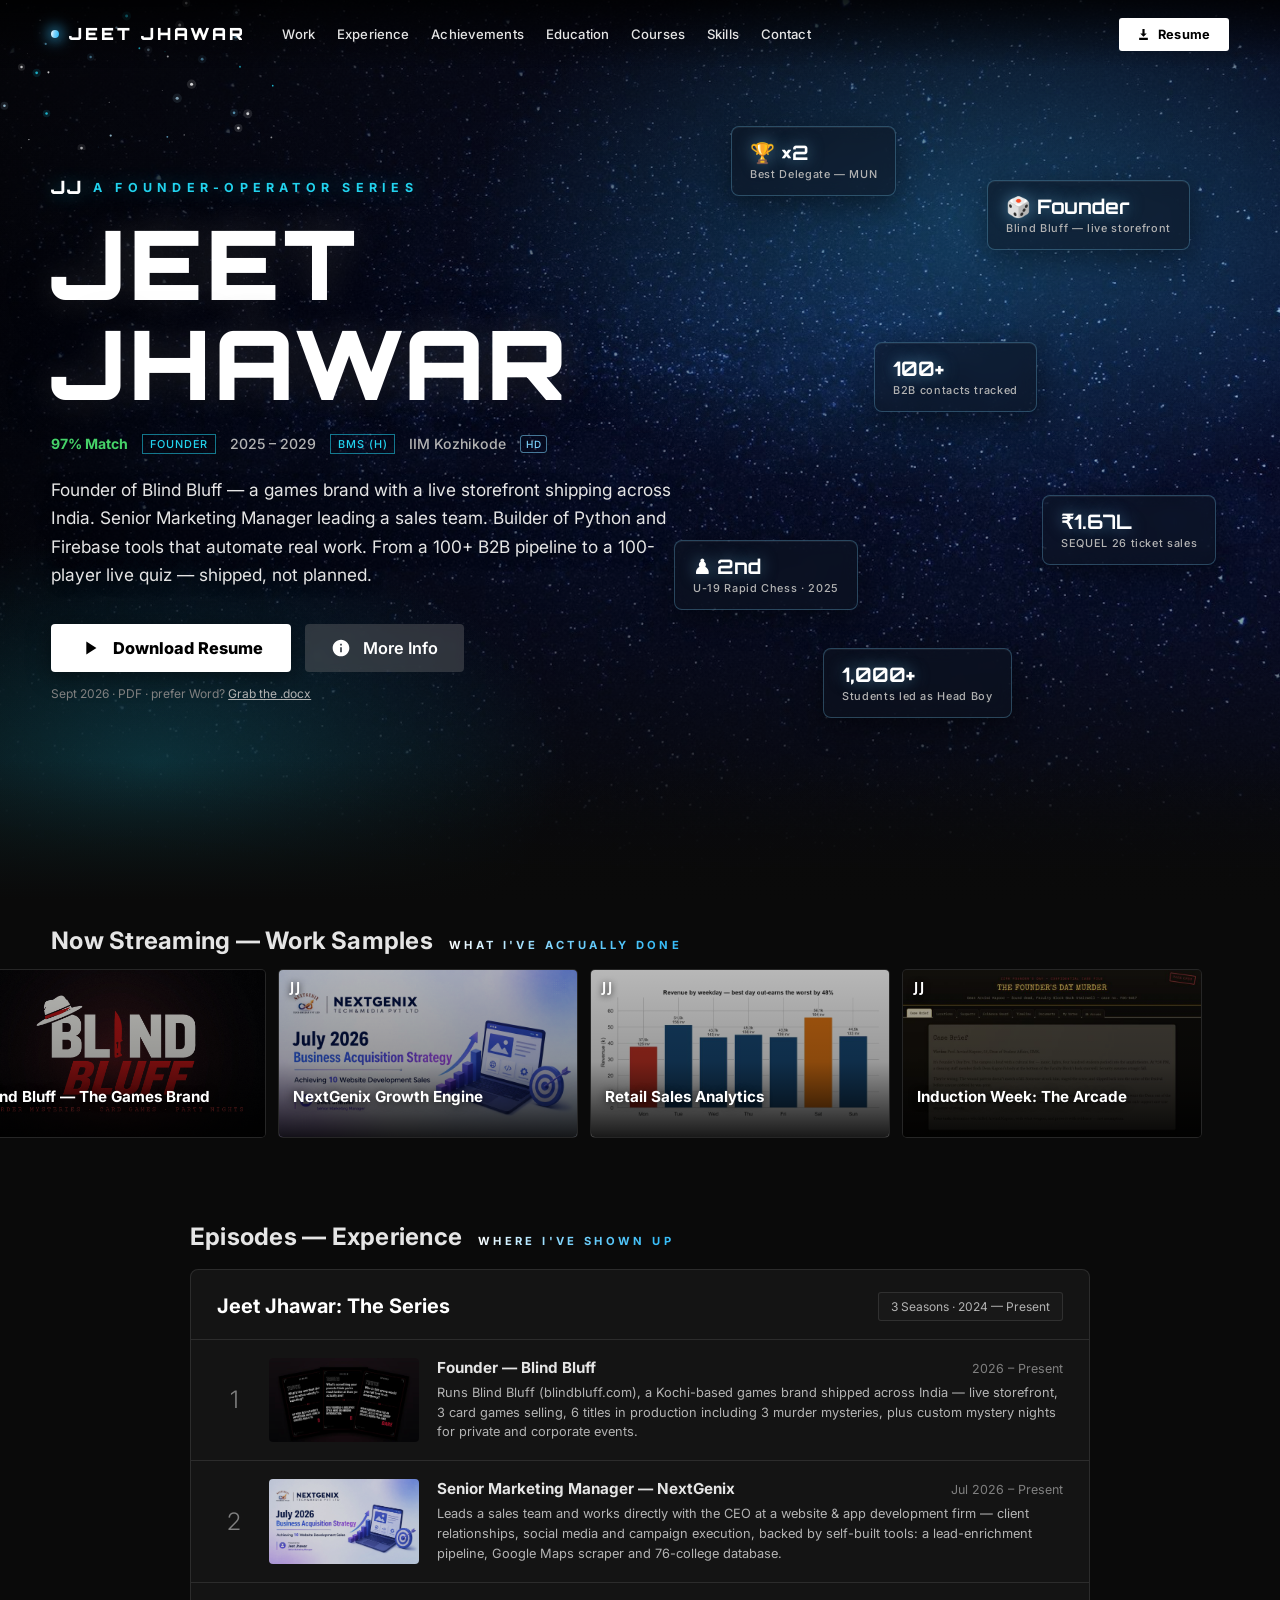
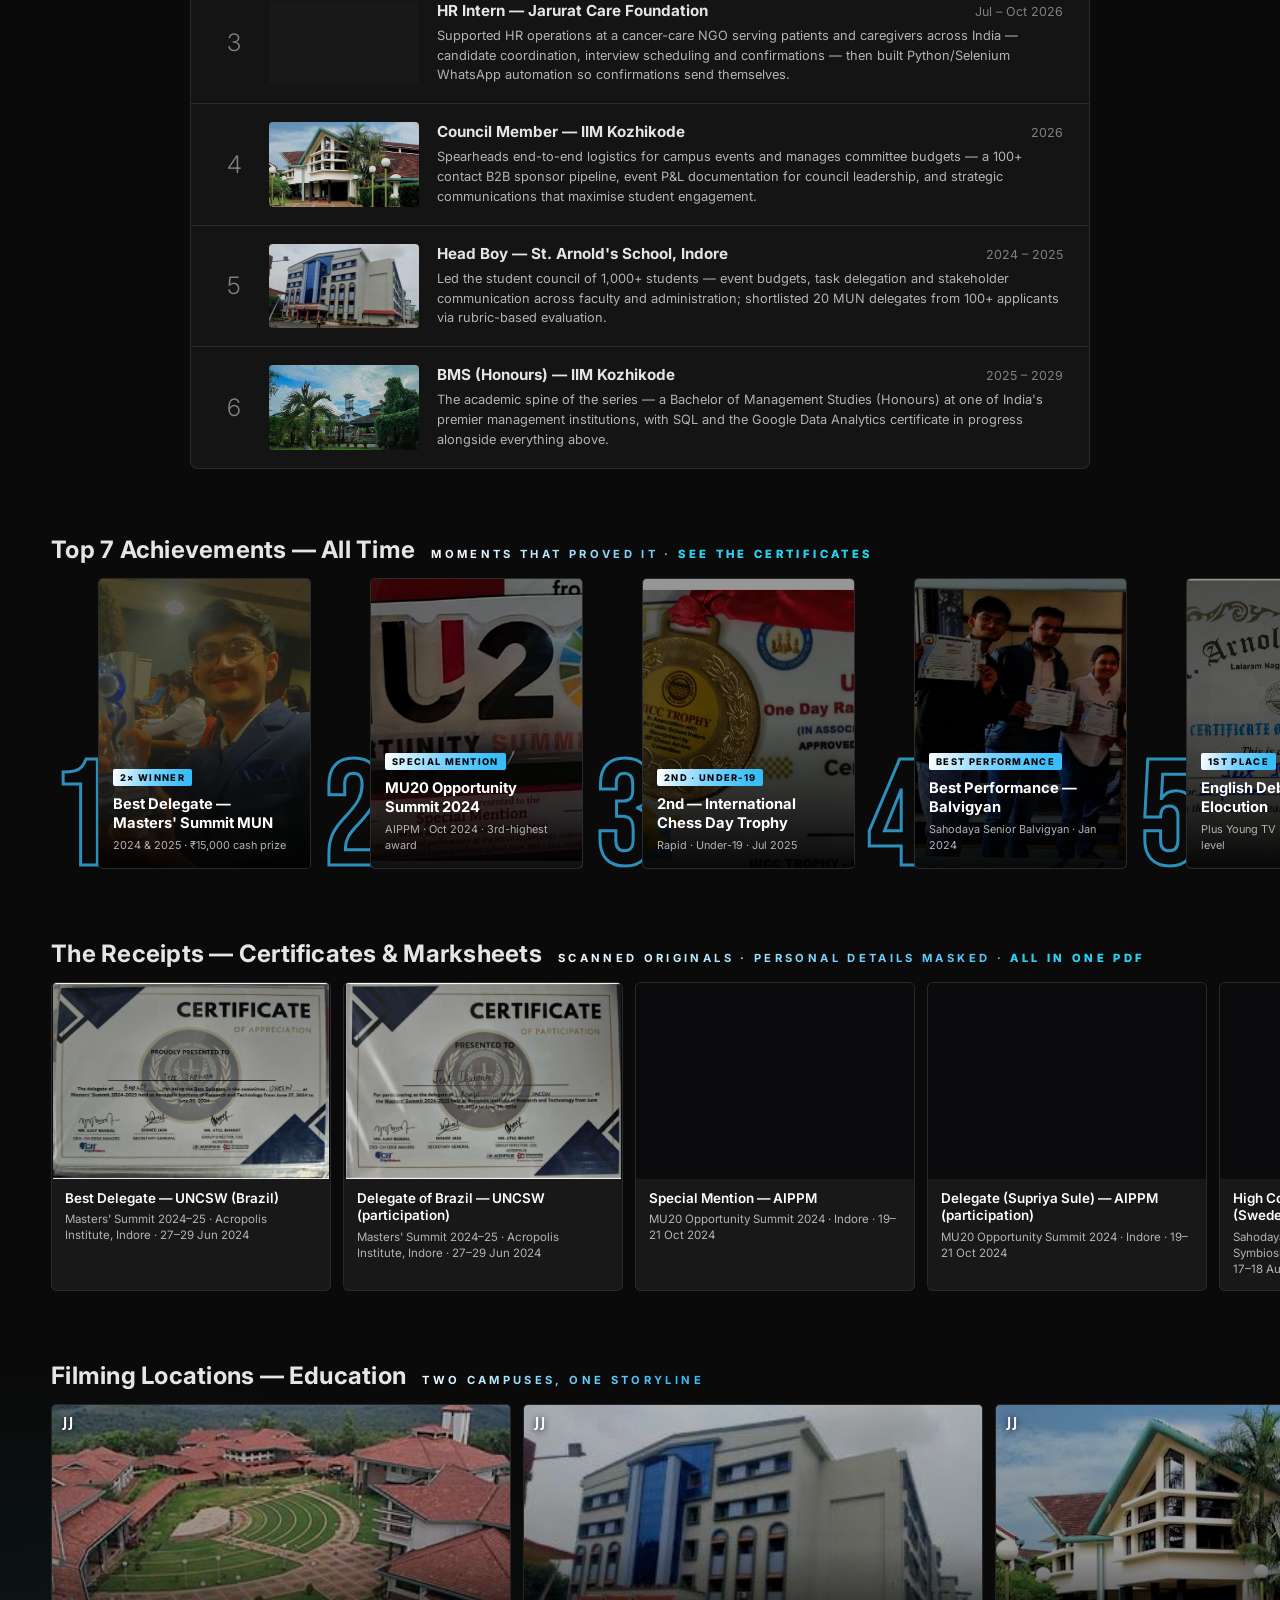
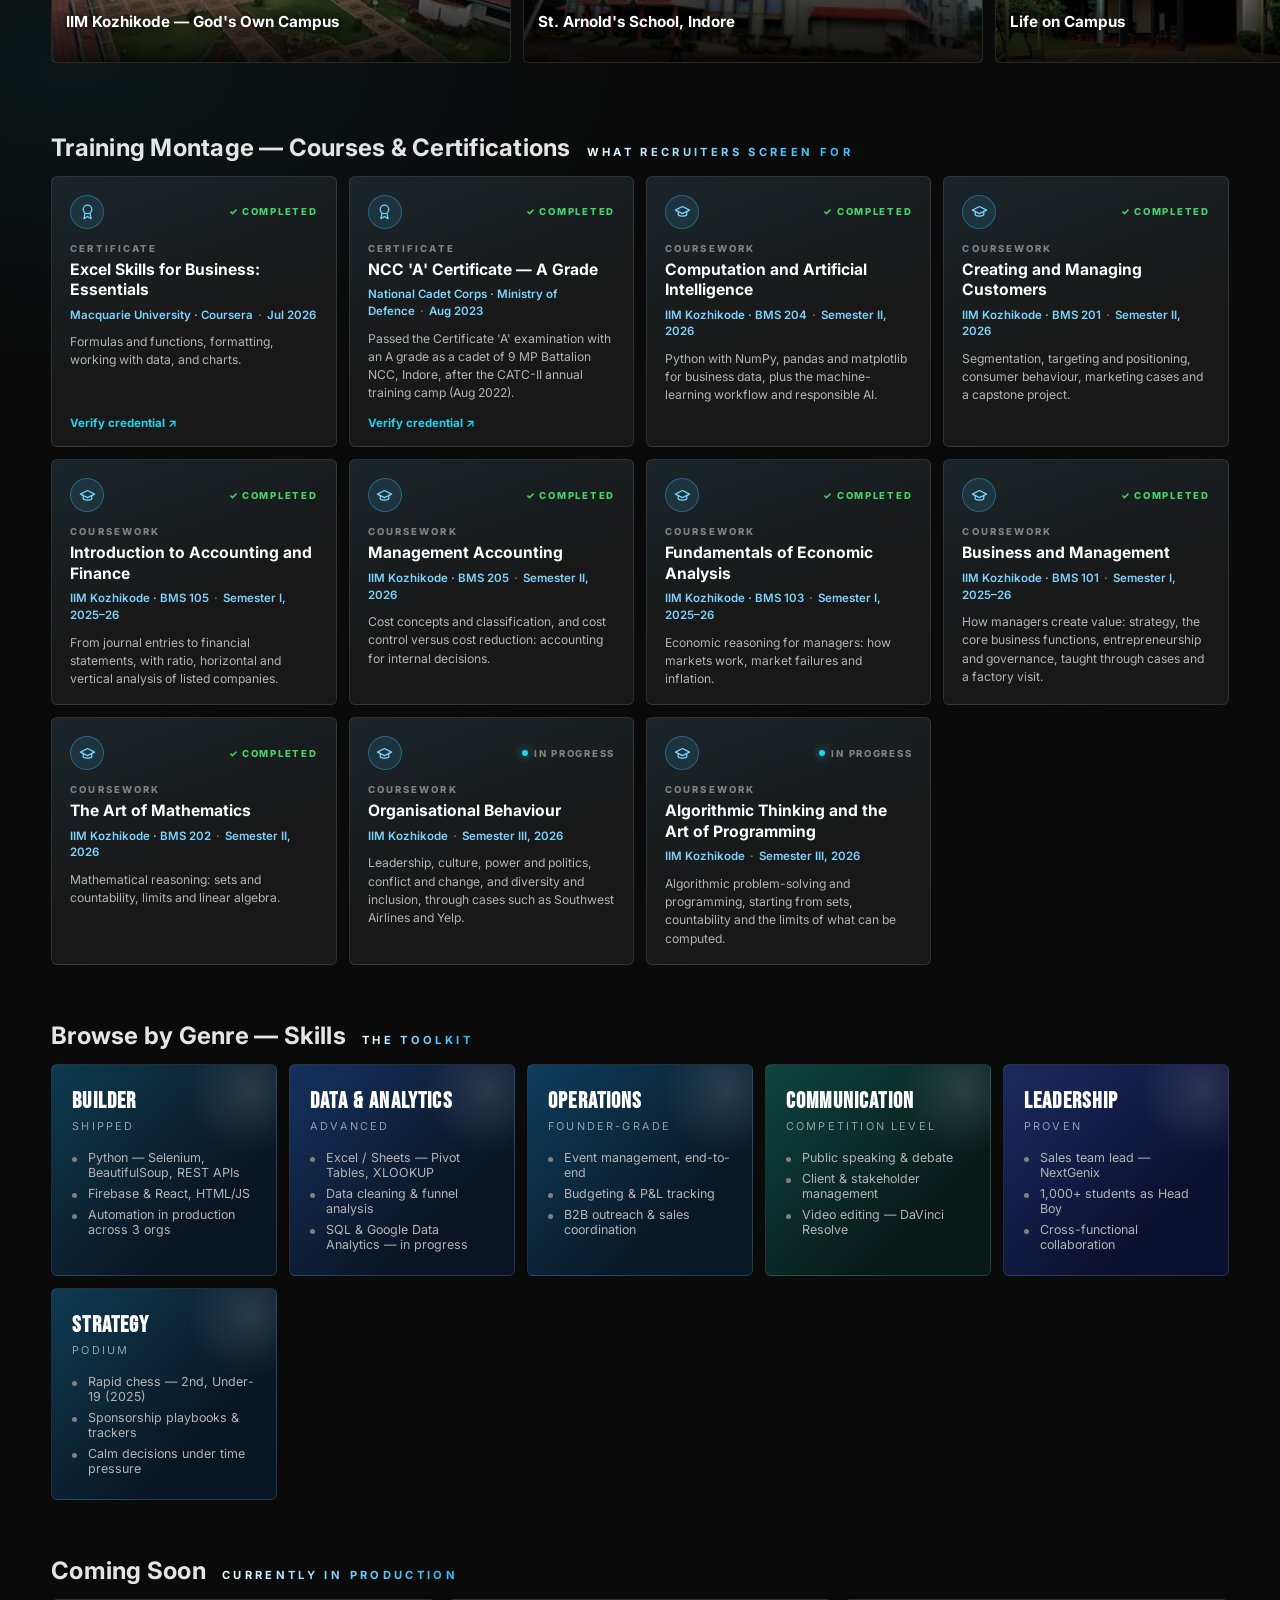
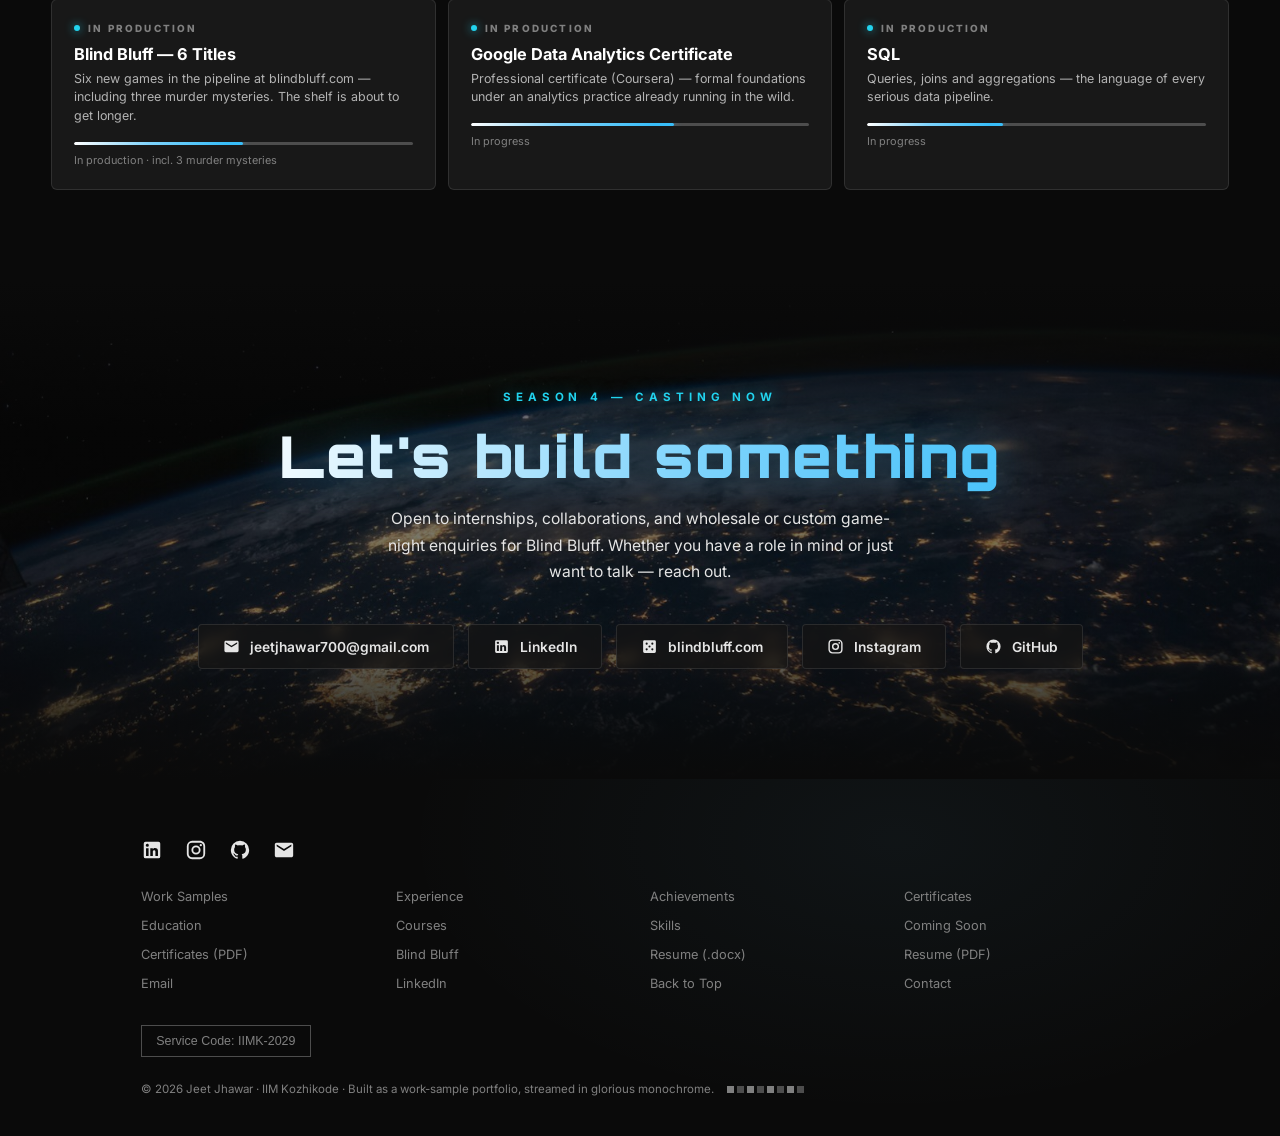
==== commit f8ddeb52: "Real photos instead of stock; marksheets and all certificates as proof - Achievement and work cards " ====
--- a/index.html
+++ b/index.html
@@ -977,7 +977,7 @@
       </div>
 
       <div class="card reveal" data-modal="growth-tools" tabindex="0" role="button" aria-label="NextGenix Growth Engine">
-        <img class="thumb" src="images/growth-tools.jpg" alt="NextGenix Growth Engine" loading="lazy" decoding="async">
+        <img class="thumb" src="images/real/nextgenix-strategy-cover.jpg" alt="NextGenix Growth Engine" loading="lazy" decoding="async">
         <span class="card-mark">JJ</span>
         <div class="card-body">
           <div class="card-title">NextGenix Growth Engine</div>
@@ -1009,7 +1009,7 @@
       </div>
 
       <div class="card reveal" data-modal="automation" tabindex="0" role="button" aria-label="The Automation Suite">
-        <img class="thumb" src="images/automation.jpg" alt="The Automation Suite" loading="lazy" decoding="async">
+        <img class="thumb" src="images/real/lead-scraper-code.jpg" alt="The Automation Suite" loading="lazy" decoding="async">
         <span class="card-mark">JJ</span>
         <div class="card-body">
           <div class="card-title">The Automation Suite</div>
@@ -1019,7 +1019,7 @@
       </div>
 
       <div class="card reveal" data-modal="care" tabindex="0" role="button" aria-label="HR Ops — Jarurat Care">
-        <img class="thumb" src="images/care.jpg" alt="HR Ops — Jarurat Care" loading="lazy" decoding="async">
+        <img class="thumb" src="images/real/jarurat-strategy-cover.jpg" alt="HR Ops — Jarurat Care" loading="lazy" decoding="async">
         <span class="card-mark">JJ</span>
         <div class="card-body">
           <div class="card-title">HR Ops — Jarurat Care</div>
@@ -1040,7 +1040,7 @@
       </div>
 
       <div class="card reveal" data-modal="pipeline" tabindex="0" role="button" aria-label="B2B Sponsor Outreach Tracker">
-        <img class="thumb" src="images/stock-dashboard.jpg" alt="B2B Sponsor Outreach Tracker" loading="lazy" decoding="async">
+        <img class="thumb" src="images/real/iimk-rangeela-crowd.jpg" alt="B2B Sponsor Outreach Tracker" loading="lazy" decoding="async">
         <span class="card-mark">JJ</span>
         <div class="card-body">
           <div class="card-title">B2B Sponsor Outreach Tracker</div>
@@ -1050,7 +1050,7 @@
       </div>
 
       <div class="card reveal" data-modal="dashboard" tabindex="0" role="button" aria-label="Campus Event P&amp;L Dashboard">
-        <img class="thumb" src="images/stock-analytics.jpg" alt="Campus Event P&amp;L Dashboard" loading="lazy" decoding="async">
+        <img class="thumb" src="images/real/iimk-rangeela-stage.jpg" alt="Campus Event P&amp;L Dashboard" loading="lazy" decoding="async">
         <span class="card-mark">JJ</span>
         <div class="card-body">
           <div class="card-title">Campus Event P&amp;L Dashboard</div>
@@ -1071,7 +1071,7 @@
       </div>
 
       <div class="card reveal" data-modal="shortlist" tabindex="0" role="button" aria-label="MUN Delegate Shortlisting System">
-        <img class="thumb" src="images/shortlist-panel.jpg" alt="MUN Delegate Shortlisting System" loading="lazy" decoding="async">
+        <img class="thumb" src="images/real/masters-summit-delegation.jpg" alt="MUN Delegate Shortlisting System" loading="lazy" decoding="async">
         <span class="card-mark">JJ</span>
         <div class="card-body">
           <div class="card-title">MUN Delegate Shortlisting System</div>
@@ -1081,7 +1081,7 @@
       </div>
 
       <div class="card reveal" data-modal="headboy" tabindex="0" role="button" aria-label="Leading 1,000+ Students">
-        <img class="thumb" src="images/stock-team.jpg" alt="Leading 1,000+ Students" loading="lazy" decoding="async">
+        <img class="thumb" src="images/certificates/head-boy-students-council-2024-25.jpg" alt="Leading 1,000+ Students" loading="lazy" decoding="async">
         <span class="card-mark">JJ</span>
         <div class="card-body">
           <div class="card-title">Leading 1,000+ Students</div>
@@ -1117,7 +1117,7 @@
 
     <div class="episode" data-modal="growth-tools" tabindex="0" role="button">
       <div class="ep-num">2</div>
-      <div class="ep-thumb"><img src="images/growth-tools.jpg" alt="" loading="lazy" decoding="async"><div class="ep-play"><span>▶</span></div></div>
+      <div class="ep-thumb"><img src="images/real/nextgenix-strategy-cover.jpg" alt="" loading="lazy" decoding="async"><div class="ep-play"><span>▶</span></div></div>
       <div class="ep-info">
         <h4>Senior Marketing Manager — NextGenix <span class="ep-dur">Jul 2026 – Present</span></h4>
         <p>Leads a sales team and works directly with the CEO at a website &amp; app development firm — client relationships, social media and campaign execution, backed by self-built tools: a lead-enrichment pipeline, Google Maps scraper and 76-college database.</p>
@@ -1126,7 +1126,7 @@
 
     <div class="episode" data-modal="care" tabindex="0" role="button">
       <div class="ep-num">3</div>
-      <div class="ep-thumb"><img src="images/care.jpg" alt="" loading="lazy" decoding="async"><div class="ep-play"><span>▶</span></div></div>
+      <div class="ep-thumb"><img src="images/real/jarurat-strategy-cover.jpg" alt="" loading="lazy" decoding="async"><div class="ep-play"><span>▶</span></div></div>
       <div class="ep-info">
         <h4>HR Intern — Jarurat Care Foundation <span class="ep-dur">Jul – Oct 2026</span></h4>
         <p>Supported HR operations at a cancer-care NGO serving patients and caregivers across India — candidate coordination, interview scheduling and confirmations — then built Python/Selenium WhatsApp automation so confirmations send themselves.</p>
@@ -1178,7 +1178,7 @@
 <!-- ═════════════ CERTIFICATES (rendered from content.json) ═════════════ -->
 <section class="row-section" id="certificates" hidden>
   <div class="row-head reveal">
-    <div class="row-title">The Receipts — Certificates</div>
+    <div class="row-title">The Receipts — Certificates &amp; Marksheets</div>
     <div class="row-kicker">Scanned originals · personal details masked · <a href="assets/Jeet_Jhawar_Certificates.pdf" target="_blank" rel="noopener">All in one PDF</a></div>
   </div>
   <div class="row-wrap">
@@ -1208,7 +1208,7 @@
       </div>
 
       <div class="card reveal" style="flex-basis: 460px;" data-modal="school" tabindex="0" role="button">
-        <img class="thumb" src="images/school.jpg" alt="St. Arnold's School" onerror="this.src='images/stock-library.jpg';" loading="lazy" decoding="async">
+        <img class="thumb" src="images/school.jpg" alt="St. Arnold's School" onerror="this.src='images/iimk-front.jpg';" loading="lazy" decoding="async">
         <span class="card-mark">JJ</span>
         <div class="card-body">
           <div class="card-title">St. Arnold's School, Indore</div>
@@ -1439,17 +1439,17 @@
 /* ── Data for modals ── */
 const MODALS = {
   'blindbluff': {"img": "images/blindbluff.jpg", "title": "Blind Bluff — Founder", "meta": ["<span class=\"match\">99% Match</span>", "Founder · blindbluff.com", "Kochi → shipped across India", "2026 – Present"], "desc": "Built Blind Bluff from a name into a live business — a Kochi-based brand making murder mystery, card and party games, shipped across India. The storefront at blindbluff.com is live with 3 card games selling and 6 titles in production, including 3 murder mysteries. Beyond the shelf: custom mystery nights designed and run for private and corporate events. Product, pricing, fulfilment and marketing — one founder, every decision. This is the flagship.", "metrics": [["3 games", "selling on the live storefront"], ["6 titles", "in production — incl. 3 murder mysteries"], ["Pan-India", "shipping, plus custom mystery nights"]], "pills": ["Founder", "Product Development", "E-commerce", "Brand Building"]},
-  'growth-tools': {"img": "images/growth-tools.jpg", "title": "Growth Tooling — NextGenix", "meta": ["<span class=\"match\">98% Match</span>", "Senior Marketing Manager", "NextGenix", "Jul 2026 – Present"], "desc": "Senior Marketing Manager at a website & app development firm — leading a sales team and coordinating directly with the CEO on sales strategy, client relationships, social media and campaign execution. Then the builder part: a lead-enrichment pipeline, a Google Maps scraper and a 76-college contact database, built to feed the sales team qualified targets instead of cold lists. Marketing role on paper; growth engineering in practice.", "metrics": [["76 colleges", "in a self-built contact database"], ["Sales team", "led, coordinating with the CEO"], ["3 tools", "pipeline · scraper · database"]], "pills": ["Sales Strategy", "Python", "Web Scraping", "Client Servicing"]},
+  'growth-tools': {"img": "images/real/nextgenix-strategy-cover.jpg", "title": "Growth Tooling — NextGenix", "meta": ["<span class=\"match\">98% Match</span>", "Senior Marketing Manager", "NextGenix", "Jul 2026 – Present"], "desc": "Senior Marketing Manager at a website & app development firm — leading a sales team and coordinating directly with the CEO on sales strategy, client relationships, social media and campaign execution. Then the builder part: a lead-enrichment pipeline, a Google Maps scraper and a 76-college contact database, built to feed the sales team qualified targets instead of cold lists. Marketing role on paper; growth engineering in practice.", "metrics": [["76 colleges", "in a self-built contact database"], ["Sales team", "led, coordinating with the CEO"], ["3 tools", "pipeline · scraper · database"]], "pills": ["Sales Strategy", "Python", "Web Scraping", "Client Servicing"]},
   'retail': {"img": "images/film/ra-3.jpg", "title": "Retail Sales Analytics", "meta": ["<span class=\"match\">97% Match</span>", "Python · pandas · seaborn · SciPy", "Data analysis", "2026", "<a href=\"https://github.com/JEETJHAWAR/retail-sales-analytics\" target=\"_blank\" rel=\"noopener\" style=\"color:var(--c-cyan)\">View on GitHub ↗</a>"], "desc": "An end-to-end exploratory analysis of 1,000 supermarket invoices across three branches (January–March 2019): revenue mix by branch and product line, hourly and weekday demand, customer ratings, and a Welch t-test on member versus non-member baskets, closing with recommendations. The findings are specific: a lunchtime bump, a dead 4–5 pm and 7 pm as the money hour; the best weekday out-earning the worst by 48%; and no significant difference in basket size between members and non-members (p = 0.53).", "metrics": [["1,000", "invoices across 3 branches"], ["+48%", "best weekday vs worst"], ["p = 0.53", "membership doesn't lift basket size"]], "pills": ["pandas", "seaborn", "Hypothesis Testing", "Retail Analytics"]},
   'game-night': {"img": "images/film/gn-1.jpg", "title": "Induction-Week Browser Games", "meta": ["<span class=\"match\">97% Match</span>", "Built & shipped", "IIM Kozhikode", "2026"], "desc": "Built browser games for induction week and ran them on real players — an escape room, a murder mystery and a live quiz that held 100 players at once. Writing the puzzles was half the job; the other half was engineering for the worst case: simultaneous players, one shot at a first impression, no restarts. Everything shipped in the browser — HTML/JS up front, and a game night that actually worked.", "metrics": [["100 players", "live in one quiz session"], ["3 games", "escape room · murder mystery · quiz"], ["Zero installs", "everything ran in the browser"]], "pills": ["HTML/JS", "Game Design", "Live Events", "Shipping Under Deadline"]},
-  'automation': {"img": "images/automation.jpg", "title": "Automation, Shipped", "meta": ["<span class=\"match\">96% Match</span>", "Python · Selenium · Firebase · React", "Built solo & in small teams", "2026"], "desc": "A running collection of small tools that remove real work. Python/Selenium WhatsApp automation that sends interview confirmations at Jarurat Care. A weather-alert system monitoring 200+ Indian cities and broadcasting over WhatsApp — built with a team of three. A Firebase/React app that keeps Student Council meeting records searchable instead of scattered. None of it is a demo; each one replaced a manual process someone was doing by hand.", "metrics": [["200+ cities", "monitored by the weather-alert bot"], ["3 tools", "in production, replacing manual work"], ["Team of 3", "on the weather-alert build"]], "pills": ["Python", "Selenium", "Firebase & React", "Process Automation"]},
-  'care': {"img": "images/care.jpg", "title": "HR Intern — Jarurat Care Foundation", "meta": ["<span class=\"match\">95% Match</span>", "HR Intern", "Healthcare NGO — cancer care", "Jul – Oct 2026"], "desc": "HR operations at a healthcare NGO supporting cancer patients and caregivers across India — candidate coordination, interview scheduling and confirmations. The operator's instinct kicked in fast: confirmations were repetitive, so a Python/Selenium WhatsApp automation now sends them. The time saved went back into the human part of the job — keeping candidates informed and interviews running on schedule, for a mission that deserves the polish.", "metrics": [["Pan-India", "NGO for cancer patients & caregivers"], ["End-to-end", "candidate coordination & scheduling"], ["Automated", "confirmations via Python/Selenium"]], "pills": ["HR Operations", "Candidate Experience", "WhatsApp Automation", "Social Impact"]},
+  'automation': {"img": "images/real/lead-scraper-code.jpg", "title": "Automation, Shipped", "meta": ["<span class=\"match\">96% Match</span>", "Python · Selenium · Firebase · React", "Built solo & in small teams", "2026"], "desc": "A running collection of small tools that remove real work. Python/Selenium WhatsApp automation that sends interview confirmations at Jarurat Care. A weather-alert system monitoring 200+ Indian cities and broadcasting over WhatsApp — built with a team of three. A Firebase/React app that keeps Student Council meeting records searchable instead of scattered. None of it is a demo; each one replaced a manual process someone was doing by hand.", "metrics": [["200+ cities", "monitored by the weather-alert bot"], ["3 tools", "in production, replacing manual work"], ["Team of 3", "on the weather-alert build"]], "pills": ["Python", "Selenium", "Firebase & React", "Process Automation"]},
+  'care': {"img": "images/real/jarurat-strategy-cover.jpg", "title": "HR Intern — Jarurat Care Foundation", "meta": ["<span class=\"match\">95% Match</span>", "HR Intern", "Healthcare NGO — cancer care", "Jul – Oct 2026"], "desc": "HR operations at a healthcare NGO supporting cancer patients and caregivers across India — candidate coordination, interview scheduling and confirmations. The operator's instinct kicked in fast: confirmations were repetitive, so a Python/Selenium WhatsApp automation now sends them. The time saved went back into the human part of the job — keeping candidates informed and interviews running on schedule, for a mission that deserves the polish.", "metrics": [["Pan-India", "NGO for cancer patients & caregivers"], ["End-to-end", "candidate coordination & scheduling"], ["Automated", "confirmations via Python/Selenium"]], "pills": ["HR Operations", "Candidate Experience", "WhatsApp Automation", "Social Impact"]},
   'sequel': {"img": "images/sequel26.jpg", "title": "SEQUEL 26 — Freshers' Night", "meta": ["<span class=\"match\">97% Match</span>", "Overall lead", "IIM Kozhikode · Kochi campus", "Sep 2026"], "desc": "Led SEQUEL 26 — the night BMS-01 hosted the incoming BMS-02 batch — at the head of a six-person core team, from venue and vendors to run-of-show. Built the ticketing too: a registration site with UPI payment checks, QR-coded passes and an admin dashboard that sold 150+ passes and ₹1.67 lakh in tickets. Designed the night's games — a treasure hunt, The Last Five and a freshers' puzzle round — and closed the books fast: all 27 payments tracked into a full P&L, receipts attached, within two days of the event.", "metrics": [["₹1.67 lakh", "in ticket sales"], ["150+ passes", "sold across both BMS batches"], ["2 days", "from event night to a full P&L"]], "pills": ["Event Leadership", "Budgeting & P&L", "Ticketing Tech", "Game Design"]},
-  'pipeline': {"img": "images/stock-dashboard.jpg", "title": "B2B Sponsor Outreach Tracker", "meta": ["<span class=\"match\">98% Match</span>", "IIMK Council", "Data & Analytics", "2026"], "desc": "Built and owned the council's sponsor pipeline — 100+ B2B contacts mapped across funnel stages (cold → contacted → responded → converted) with response rates and follow-up cadence. Scaled the same discipline into fest season: a 64-organisation sponsorship tracker with an outreach playbook, plus automated sponsor outreach for the freshers' event. The data decides who gets the next call — not guesswork — and clean documentation means the system outlives the term.", "metrics": [["100+", "B2B contacts tracked end-to-end"], ["64 orgs", "in the fest sponsorship tracker"], ["Automated", "sponsor outreach for the freshers' event"]], "pills": ["Excel / Google Sheets", "Funnel Analysis", "Outreach Playbooks", "Stakeholder Reporting"]},
-  'dashboard': {"img": "images/stock-analytics.jpg", "title": "Campus Event P&L Dashboard", "meta": ["<span class=\"match\">96% Match</span>", "IIMK Council", "Analytics", "2026"], "desc": "Documented and analysed event metrics across campus events — turnout vs targets, budget vs actual spend, and post-event engagement. Structured reports went to council leadership and drove decisions on formats, timing and resource allocation. Every input was quality-checked before it reached a slide, and strategic communications were tuned to whatever the numbers said maximised student engagement. Small dashboards, real decisions.", "metrics": [["Budget vs Actual", "tracked per event"], ["Turnout & engagement", "reported to leadership"], ["Next-cycle", "decisions informed by the data"]], "pills": ["P&L Tracking", "Pivot Tables", "Budget Analysis", "Quality Checks"]},
+  'pipeline': {"img": "images/real/iimk-rangeela-crowd.jpg", "title": "B2B Sponsor Outreach Tracker", "meta": ["<span class=\"match\">98% Match</span>", "IIMK Council", "Data & Analytics", "2026"], "desc": "Built and owned the council's sponsor pipeline — 100+ B2B contacts mapped across funnel stages (cold → contacted → responded → converted) with response rates and follow-up cadence. Scaled the same discipline into fest season: a 64-organisation sponsorship tracker with an outreach playbook, plus automated sponsor outreach for the freshers' event. The data decides who gets the next call — not guesswork — and clean documentation means the system outlives the term.", "metrics": [["100+", "B2B contacts tracked end-to-end"], ["64 orgs", "in the fest sponsorship tracker"], ["Automated", "sponsor outreach for the freshers' event"]], "pills": ["Excel / Google Sheets", "Funnel Analysis", "Outreach Playbooks", "Stakeholder Reporting"]},
+  'dashboard': {"img": "images/real/iimk-rangeela-stage.jpg", "title": "Campus Event P&L Dashboard", "meta": ["<span class=\"match\">96% Match</span>", "IIMK Council", "Analytics", "2026"], "desc": "Documented and analysed event metrics across campus events — turnout vs targets, budget vs actual spend, and post-event engagement. Structured reports went to council leadership and drove decisions on formats, timing and resource allocation. Every input was quality-checked before it reached a slide, and strategic communications were tuned to whatever the numbers said maximised student engagement. Small dashboards, real decisions.", "metrics": [["Budget vs Actual", "tracked per event"], ["Turnout & engagement", "reported to leadership"], ["Next-cycle", "decisions informed by the data"]], "pills": ["P&L Tracking", "Pivot Tables", "Budget Analysis", "Quality Checks"]},
   'events': {"img": "images/film/ev-1.jpg", "title": "End-to-End Event Execution", "meta": ["<span class=\"match\">94% Match</span>", "IIMK Council & Initiatives", "Operations", "2026"], "desc": "Spearheads end-to-end logistics for campus events — vendors, schedules, budgets and cross-team handoffs, with clean documentation so successors inherit a working system. Led SEQUEL 26, the freshers' night for the second BMS batch: 150+ passes and ₹1.67 lakh in ticket sales, plus naming, run-of-show and automated sponsor outreach. Also designed and ran a 12-player Swiss-system chess tournament — pairings, tiebreaks and all. One central node between sponsors, faculty and student teams.", "metrics": [["150+ passes", "SEQUEL 26 freshers' night"], ["12 players", "Swiss-system chess tournament"], ["3-way node", "sponsors · faculty · students"]], "pills": ["Event Management", "Run-of-Show", "Vendor Coordination", "Documentation"]},
-  'shortlist': {"img": "images/shortlist-panel.jpg", "title": "MUN Delegate Shortlisting System", "meta": ["<span class=\"match\">95% Match</span>", "Head Boy", "Operations", "2024–25"], "desc": "Designed and ran the shortlisting process for the school's MUN delegation alongside teachers. Evaluated 100+ applicants using multi-criteria rubrics — assessing research quality, communication and prior MUN performance. Applied ranking logic to narrow down to the top 20 delegates, and ran similar selection rounds for cultural and academic events through the year. The same rubric thinking now powers hiring coordination and sponsor prioritisation.", "metrics": [["100+", "applicants evaluated"], ["Top 20", "selected via structured rubric"], ["Co-evaluated", "alongside faculty"]], "pills": ["Rubric Design", "Multi-criteria Ranking", "Decision Frameworks", "Stakeholder Alignment"], "proof": ["head-boy-students-council-2024-25"]},
-  'headboy': {"img": "images/stock-team.jpg", "title": "Leading a 1,000+ Student Community", "meta": ["<span class=\"match\">97% Match</span>", "St. Arnold's School", "Leadership", "2024–25"], "desc": "As Head Boy, operated as the bridge between student body, faculty and school administration. Made data-informed decisions on event planning, budget allocation and engagement strategy. Coordinated the student council, assigned responsibilities, ran regular check-ins and ensured smooth execution of school-wide initiatives across academic and cultural domains. The first proof that he could hold a large system together — everything since has scaled it.", "metrics": [["1,000+", "students represented"], ["Faculty & admin", "liaison"], ["Data-informed", "event & budget decisions"]], "pills": ["Team Leadership", "Budget Allocation", "Stakeholder Communication", "Decision Making"], "proof": ["head-boy-students-council-2024-25"]},
+  'shortlist': {"img": "images/real/masters-summit-delegation.jpg", "title": "MUN Delegate Shortlisting System", "meta": ["<span class=\"match\">95% Match</span>", "Head Boy", "Operations", "2024–25"], "desc": "Designed and ran the shortlisting process for the school's MUN delegation alongside teachers. Evaluated 100+ applicants using multi-criteria rubrics — assessing research quality, communication and prior MUN performance. Applied ranking logic to narrow down to the top 20 delegates, and ran similar selection rounds for cultural and academic events through the year. The same rubric thinking now powers hiring coordination and sponsor prioritisation.", "metrics": [["100+", "applicants evaluated"], ["Top 20", "selected via structured rubric"], ["Co-evaluated", "alongside faculty"]], "pills": ["Rubric Design", "Multi-criteria Ranking", "Decision Frameworks", "Stakeholder Alignment"], "proof": ["head-boy-students-council-2024-25"]},
+  'headboy': {"img": "images/certificates/head-boy-students-council-2024-25.jpg", "title": "Leading a 1,000+ Student Community", "meta": ["<span class=\"match\">97% Match</span>", "St. Arnold's School", "Leadership", "2024–25"], "desc": "As Head Boy, operated as the bridge between student body, faculty and school administration. Made data-informed decisions on event planning, budget allocation and engagement strategy. Coordinated the student council, assigned responsibilities, ran regular check-ins and ensured smooth execution of school-wide initiatives across academic and cultural domains. The first proof that he could hold a large system together — everything since has scaled it.", "metrics": [["1,000+", "students represented"], ["Faculty & admin", "liaison"], ["Data-informed", "event & budget decisions"]], "pills": ["Team Leadership", "Budget Allocation", "Stakeholder Communication", "Decision Making"], "proof": ["head-boy-students-council-2024-25"]},
   iimk: {
     img: 'images/iimk-aerial.jpg',
     title: 'IIM Kozhikode',
@@ -1465,7 +1465,7 @@
     desc: "Where the story began. CBSE schooling with 95.6% in Class XII and 95.0% in Class X — alongside the Head Boy office, MUN delegation building, competition wins in debate, elocution, quiz and research, 2nd place in Under-19 rapid chess, 2nd in the 4×100 m relay, and NCC: the Combined Annual Training Camp and a Certificate 'A' passed with an A grade. A schooling defined by showing up for both the scoreboard and the community.",
     metrics: [['95.6%', 'Class XII (CBSE) 2025'], ['95.0%', 'Class X (CBSE) 2023'], ['Head Boy', '2024–25']],
     pills: ['CBSE', 'Head Boy', 'MUN', 'Chess', 'Debate', 'NCC'],
-    proof: ['head-boy-students-council-2024-25', 'english-elocution-2023-24-first', 'relay-4x100m-2023-24-second', 'ncc-a-certificate-2023', 'siy-career-fair-2024']
+    proof: ['cbse-class-xii-marksheet-2025', 'class-xi-report-card-2023-24', 'cbse-class-x-marksheet-2023', 'head-boy-students-council-2024-25', 'english-elocution-2023-24-first', 'relay-4x100m-2023-24-second', 'ncc-a-certificate-2023', 'siy-career-fair-2024']
   },
   campuslife: {
     img: 'images/iimk-garden.jpg',
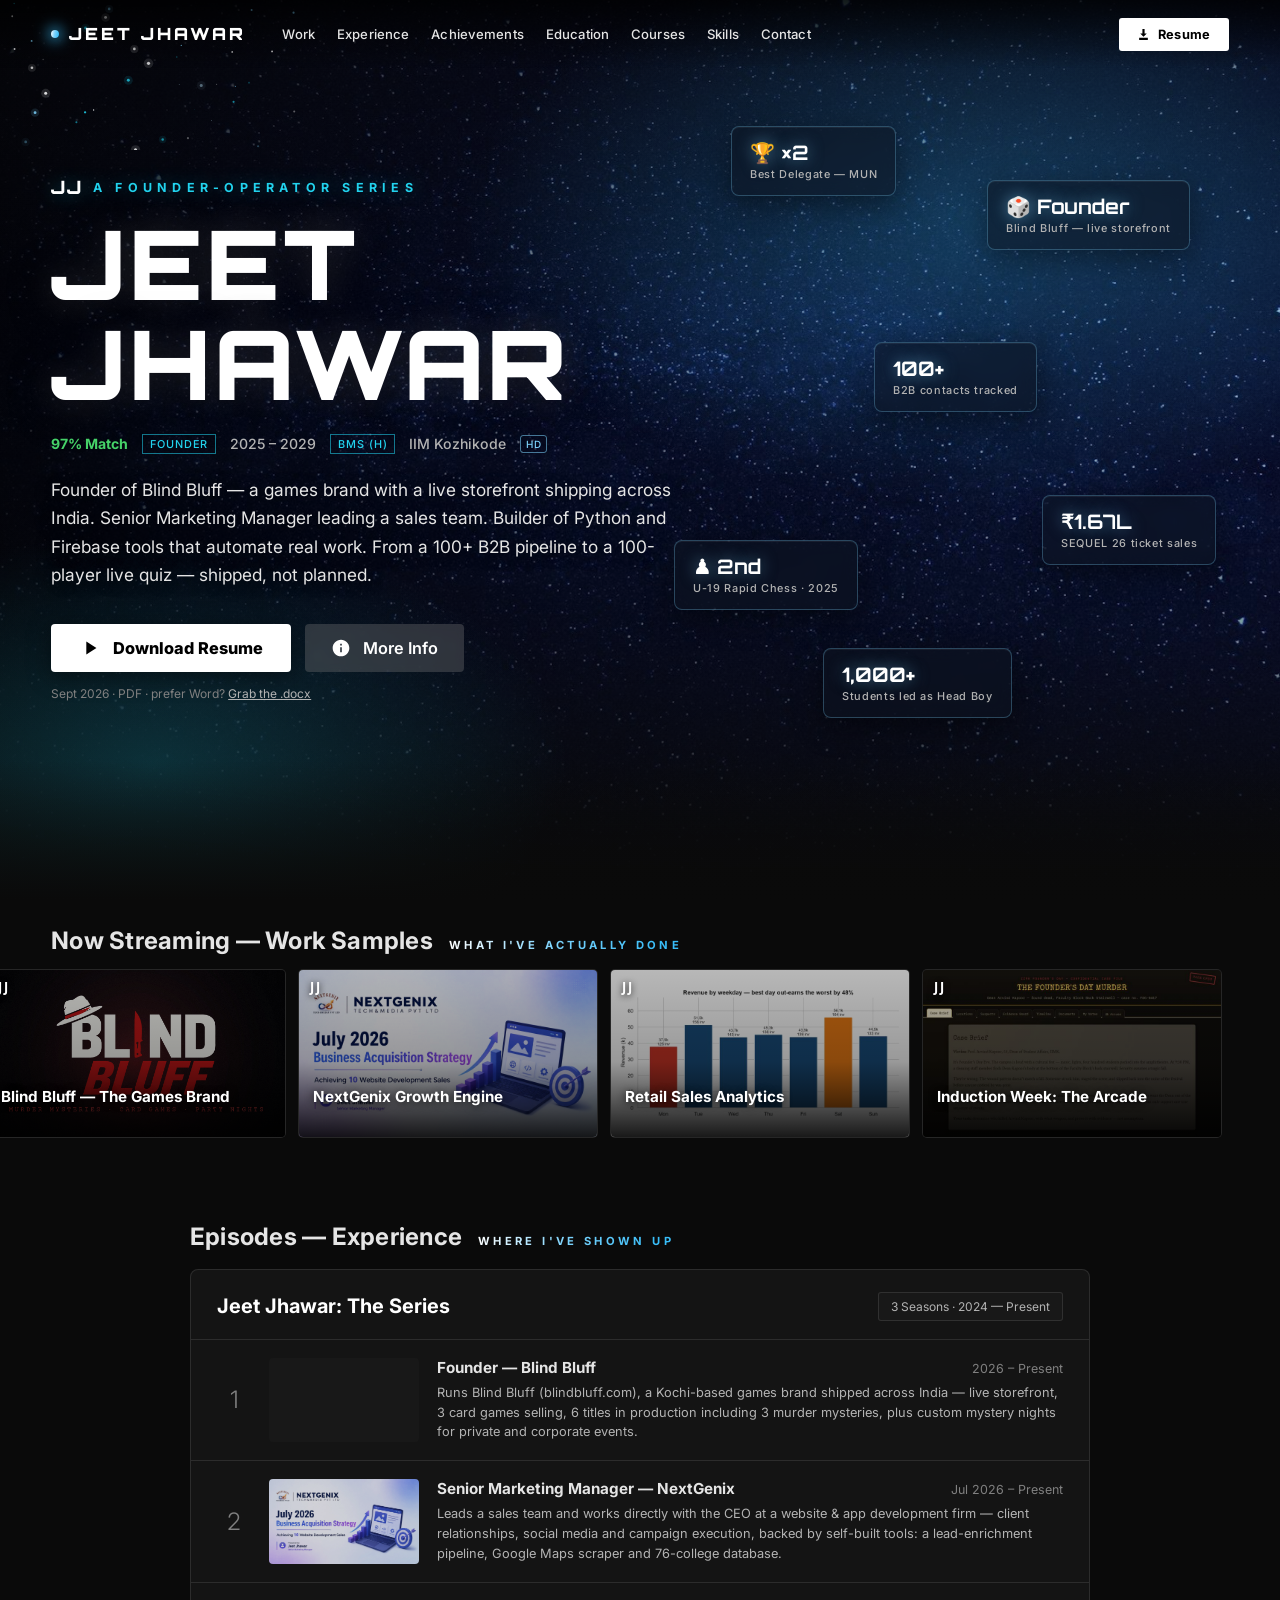
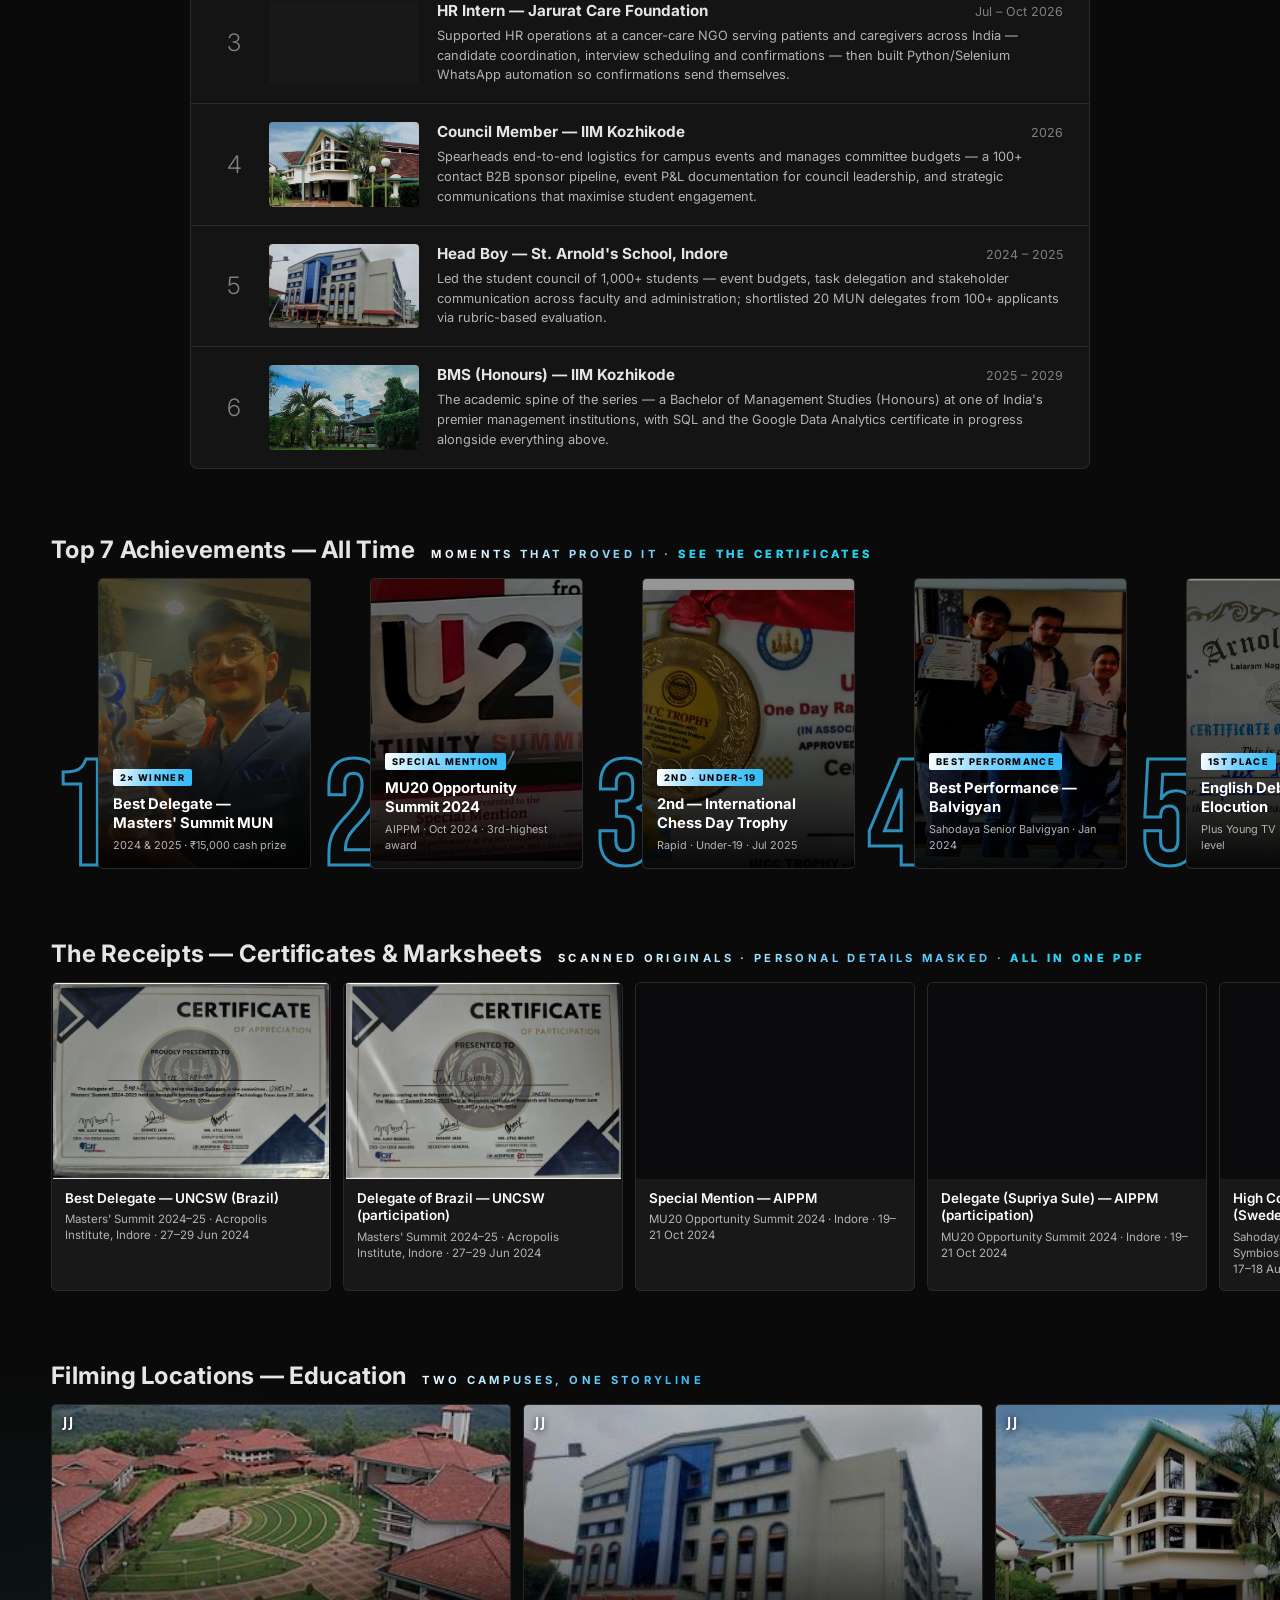
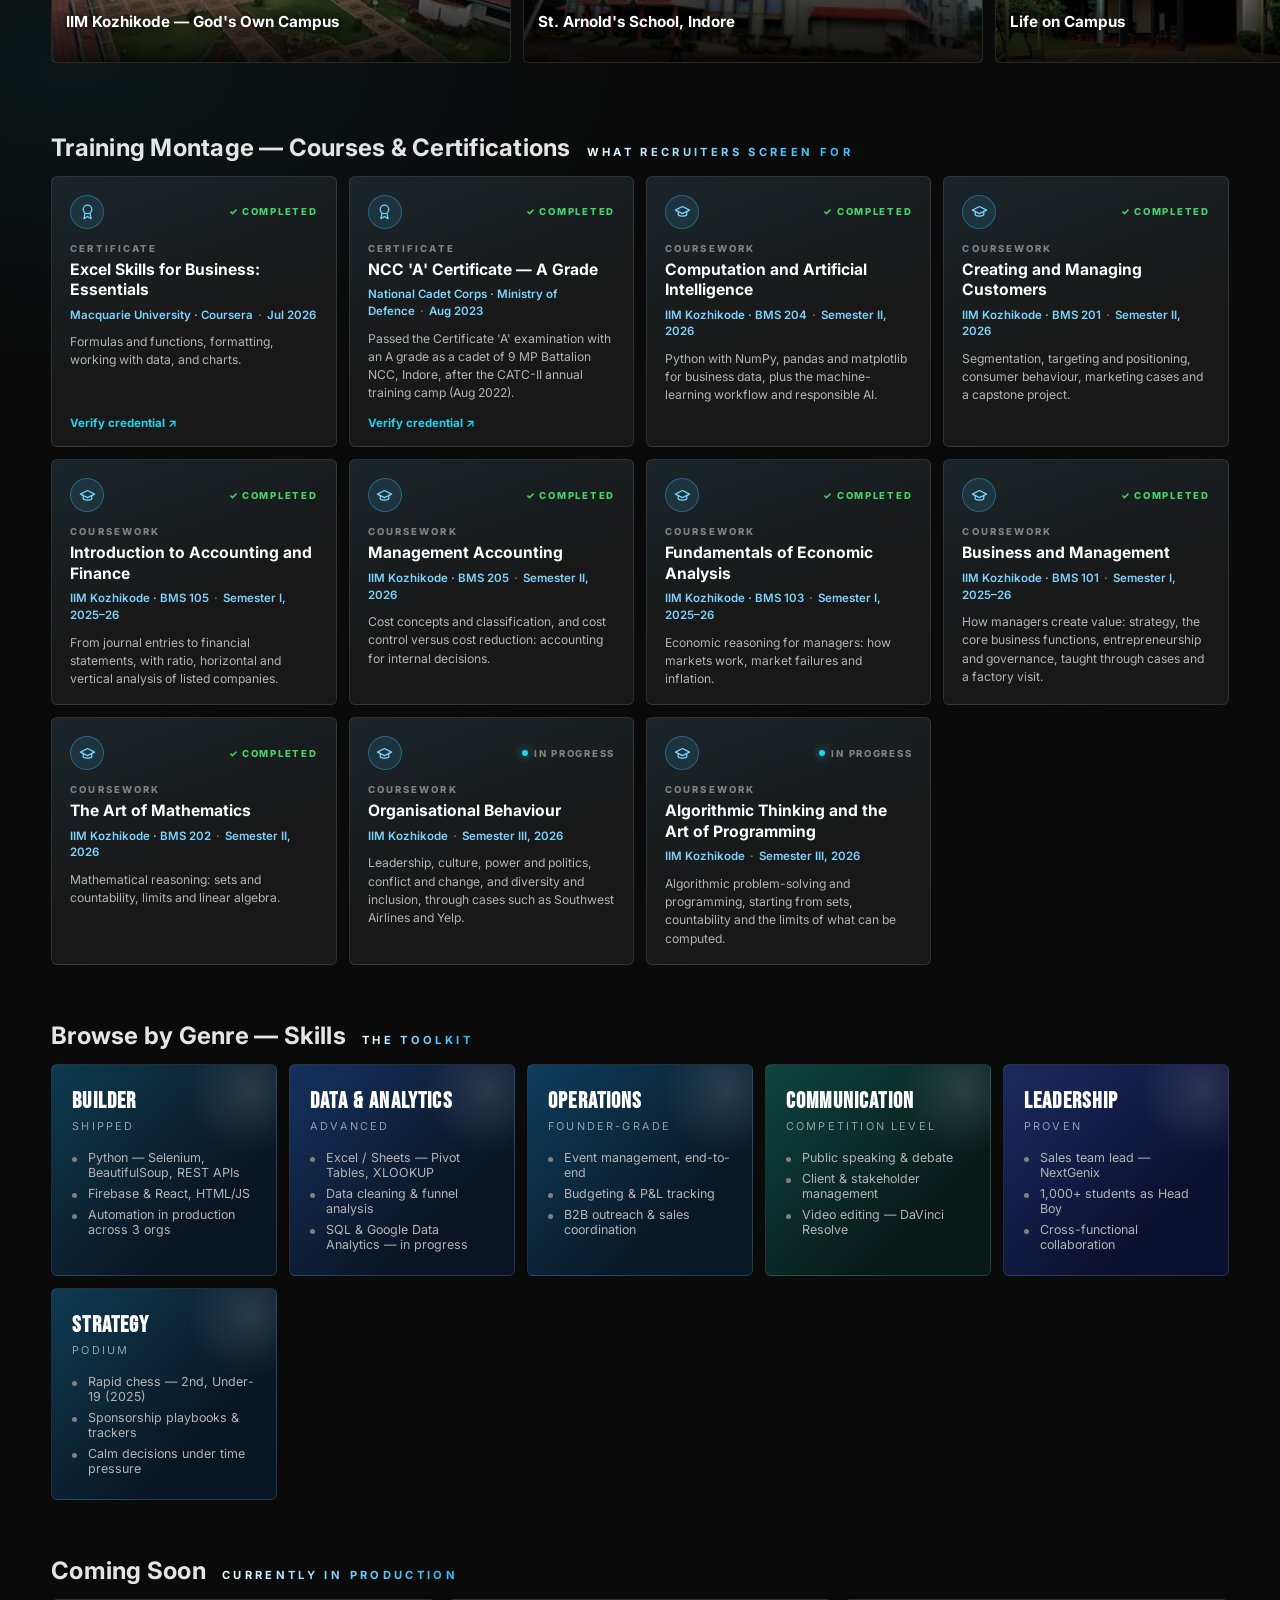
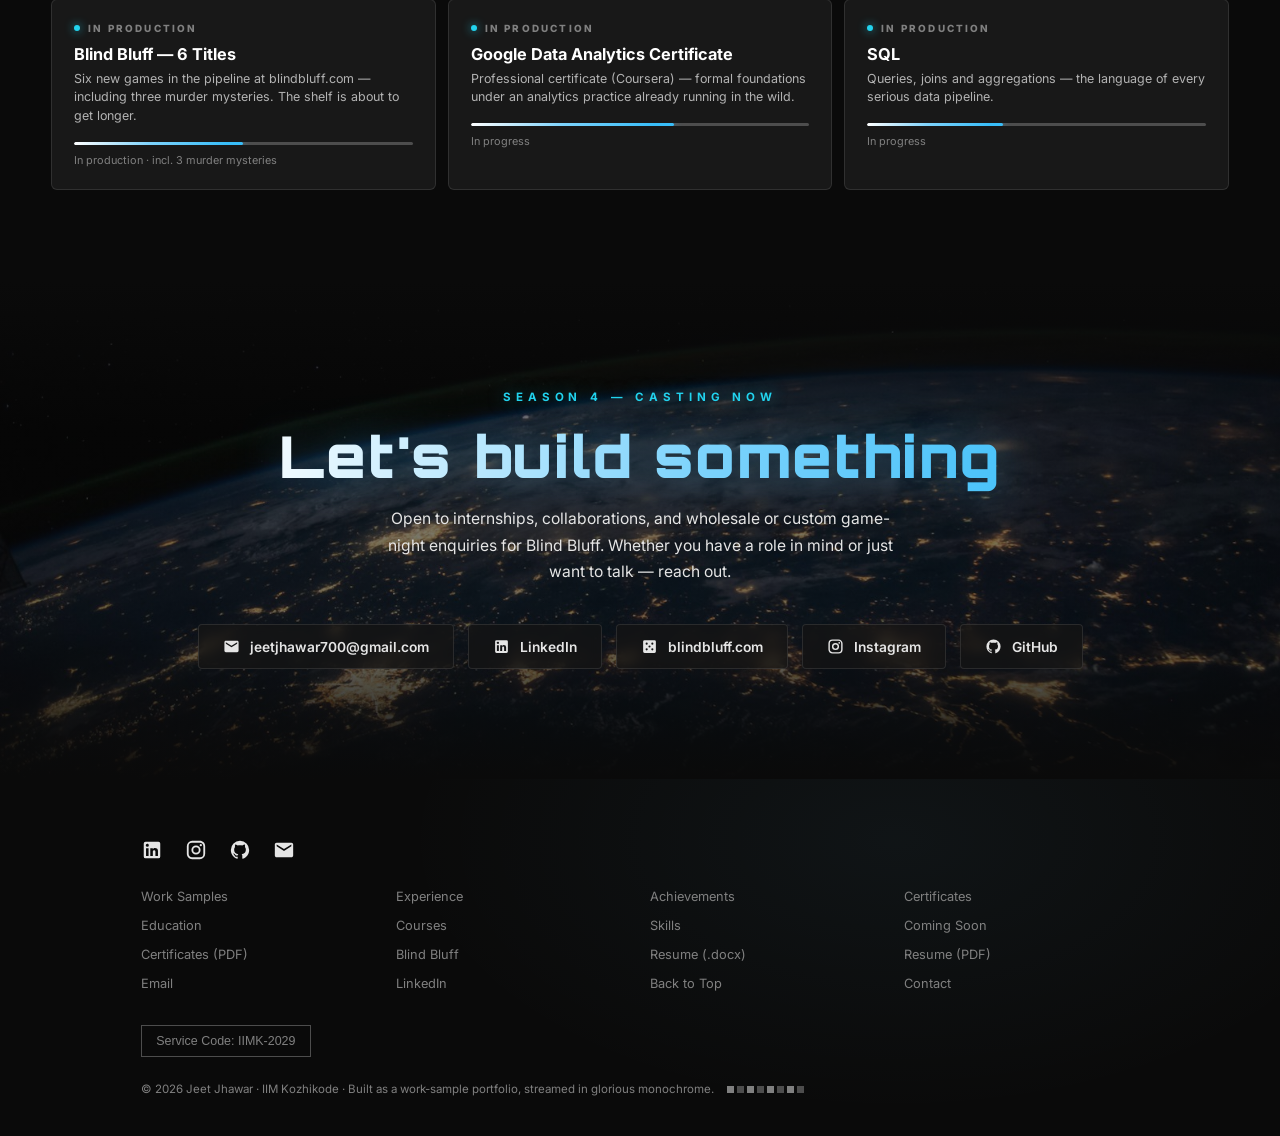
==== commit 32ae69a6: "Class X: 96% (best five) on the site and CV Matches the CBSE marks statement: English 96 plus the be" ====
--- a/index.html
+++ b/index.html
@@ -1212,7 +1212,7 @@
         <span class="card-mark">JJ</span>
         <div class="card-body">
           <div class="card-title">St. Arnold's School, Indore</div>
-          <div class="card-meta"><span class="match">Class XII: 95.6%</span><span>Class X: 95.0%</span><span>CBSE</span></div>
+          <div class="card-meta"><span class="match">Class XII: 95.6%</span><span>Class X: 96%</span><span>CBSE</span></div>
           <div class="card-tagline">Where the story began — Head Boy, 2024–25.</div>
         </div>
       </div>
@@ -1461,9 +1461,9 @@
   school: {
     img: 'images/school.jpg',
     title: "St. Arnold's School, Indore",
-    meta: ['<span class="match">Head Boy 2024–25</span>', 'Class XII: 95.6%', 'Class X: 95.0%'],
-    desc: "Where the story began. CBSE schooling with 95.6% in Class XII and 95.0% in Class X — alongside the Head Boy office, MUN delegation building, competition wins in debate, elocution, quiz and research, 2nd place in Under-19 rapid chess, 2nd in the 4×100 m relay, and NCC: the Combined Annual Training Camp and a Certificate 'A' passed with an A grade. A schooling defined by showing up for both the scoreboard and the community.",
-    metrics: [['95.6%', 'Class XII (CBSE) 2025'], ['95.0%', 'Class X (CBSE) 2023'], ['Head Boy', '2024–25']],
+    meta: ['<span class="match">Head Boy 2024–25</span>', 'Class XII: 95.6%', 'Class X: 96%'],
+    desc: "Where the story began. CBSE schooling with 95.6% in Class XII and 96% in Class X (best five) — alongside the Head Boy office, MUN delegation building, competition wins in debate, elocution, quiz and research, 2nd place in Under-19 rapid chess, 2nd in the 4×100 m relay, and NCC: the Combined Annual Training Camp and a Certificate 'A' passed with an A grade. A schooling defined by showing up for both the scoreboard and the community.",
+    metrics: [['95.6%', 'Class XII (CBSE) 2025'], ['96%', 'Class X (CBSE) 2023 · best five'], ['Head Boy', '2024–25']],
     pills: ['CBSE', 'Head Boy', 'MUN', 'Chess', 'Debate', 'NCC'],
     proof: ['cbse-class-xii-marksheet-2025', 'class-xi-report-card-2023-24', 'cbse-class-x-marksheet-2023', 'head-boy-students-council-2024-25', 'english-elocution-2023-24-first', 'relay-4x100m-2023-24-second', 'ncc-a-certificate-2023', 'siy-career-fair-2024']
   },
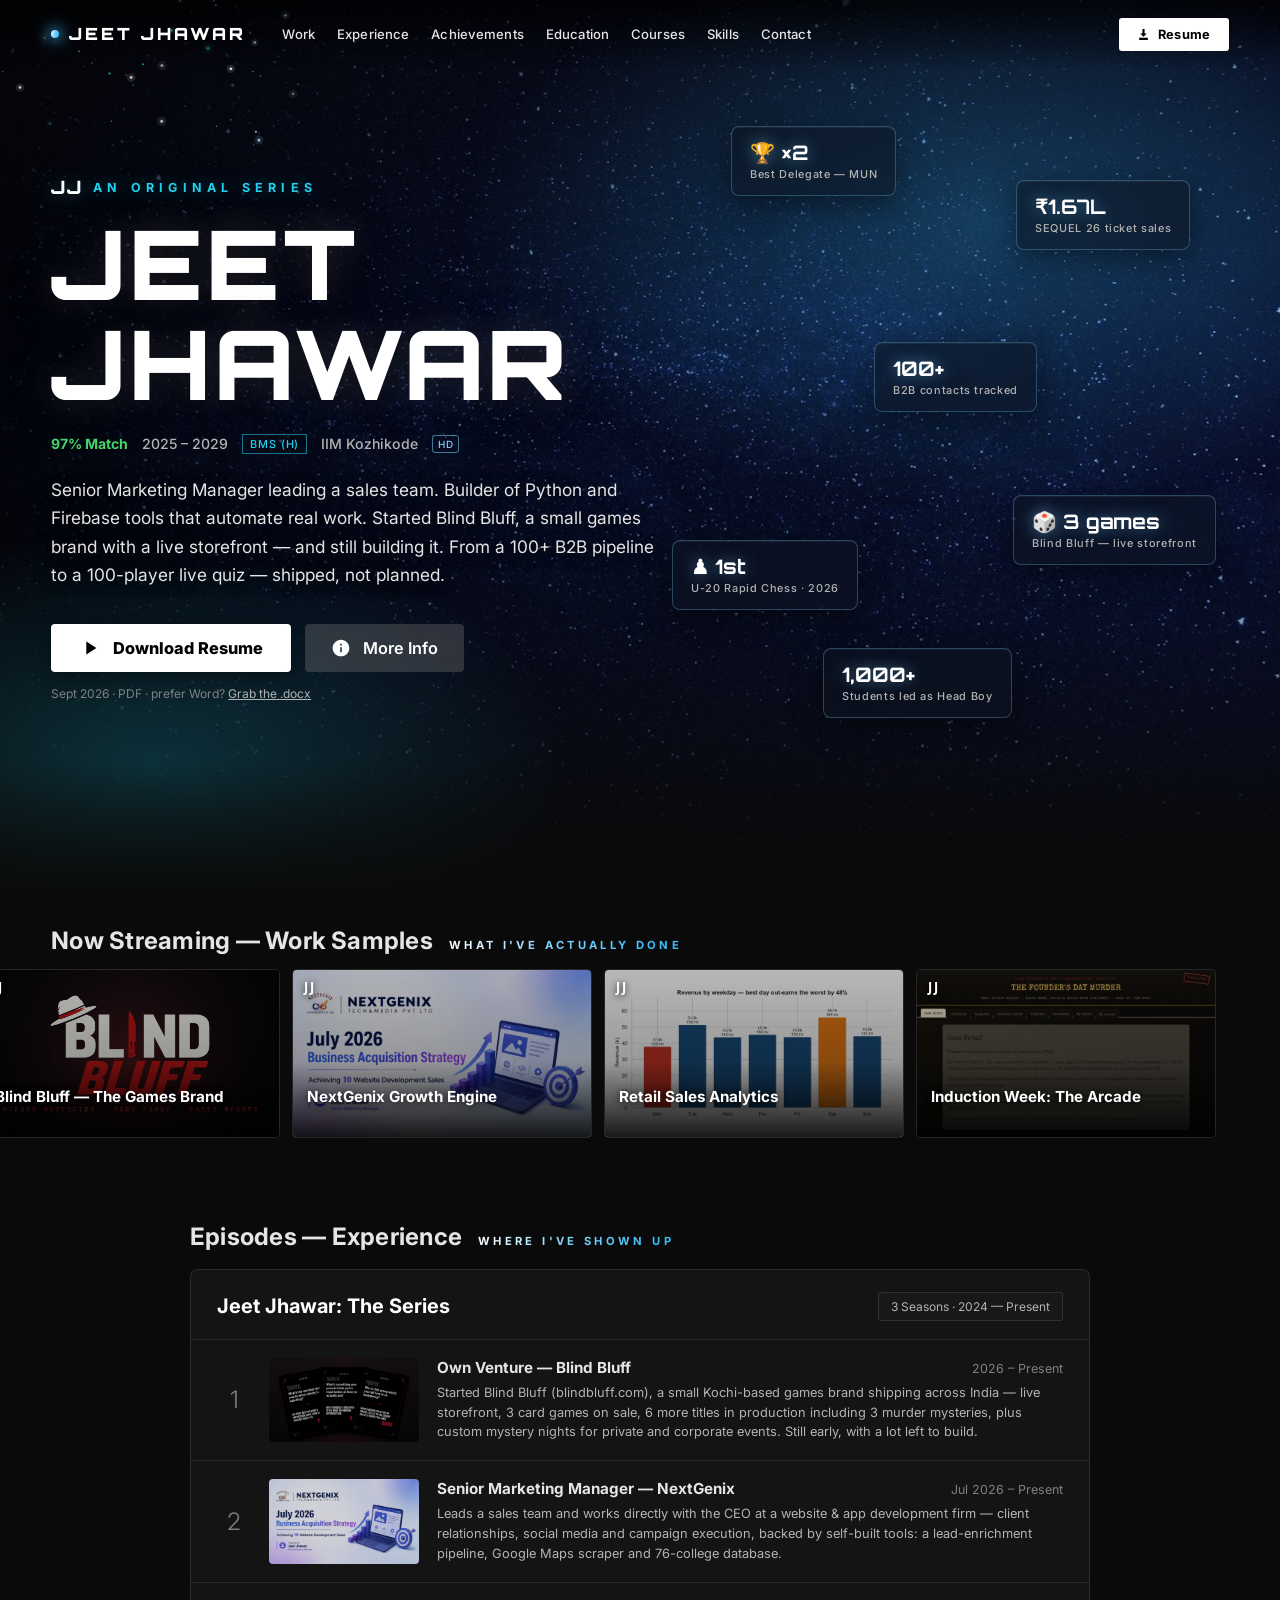
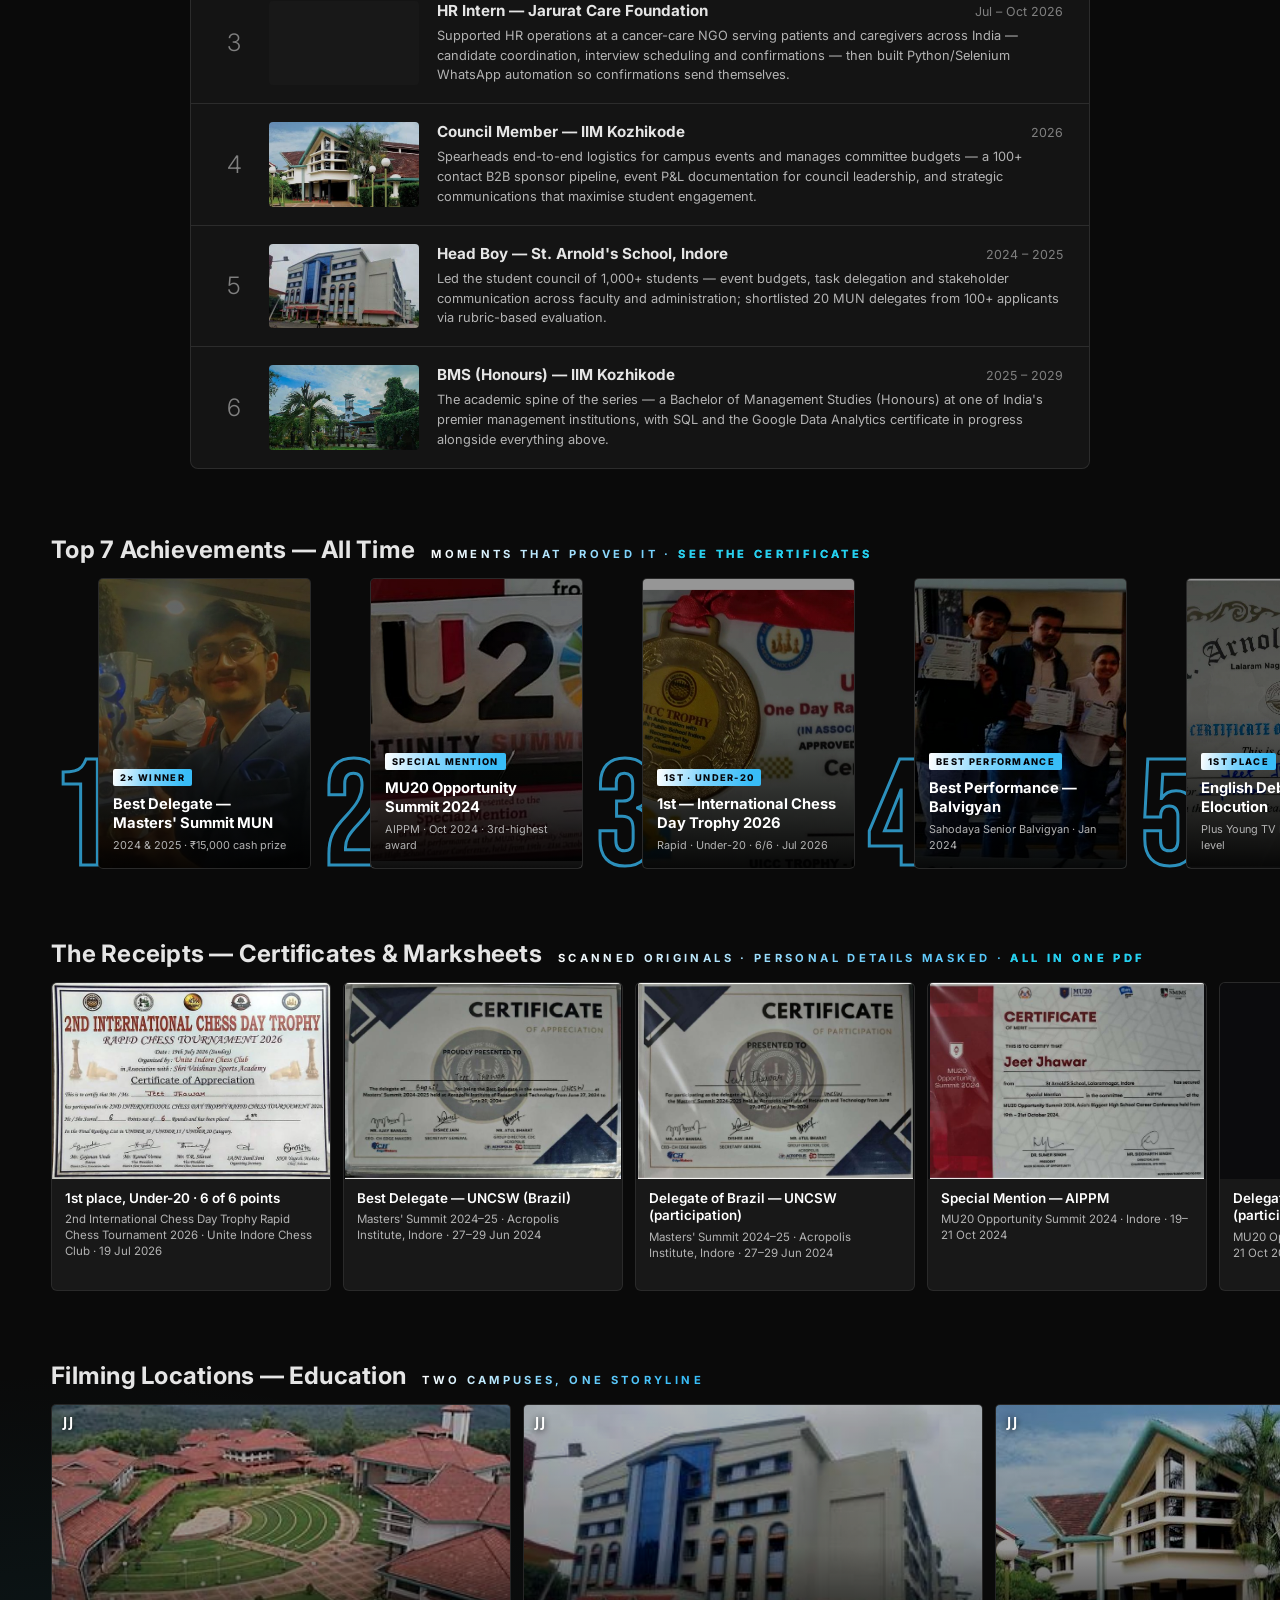
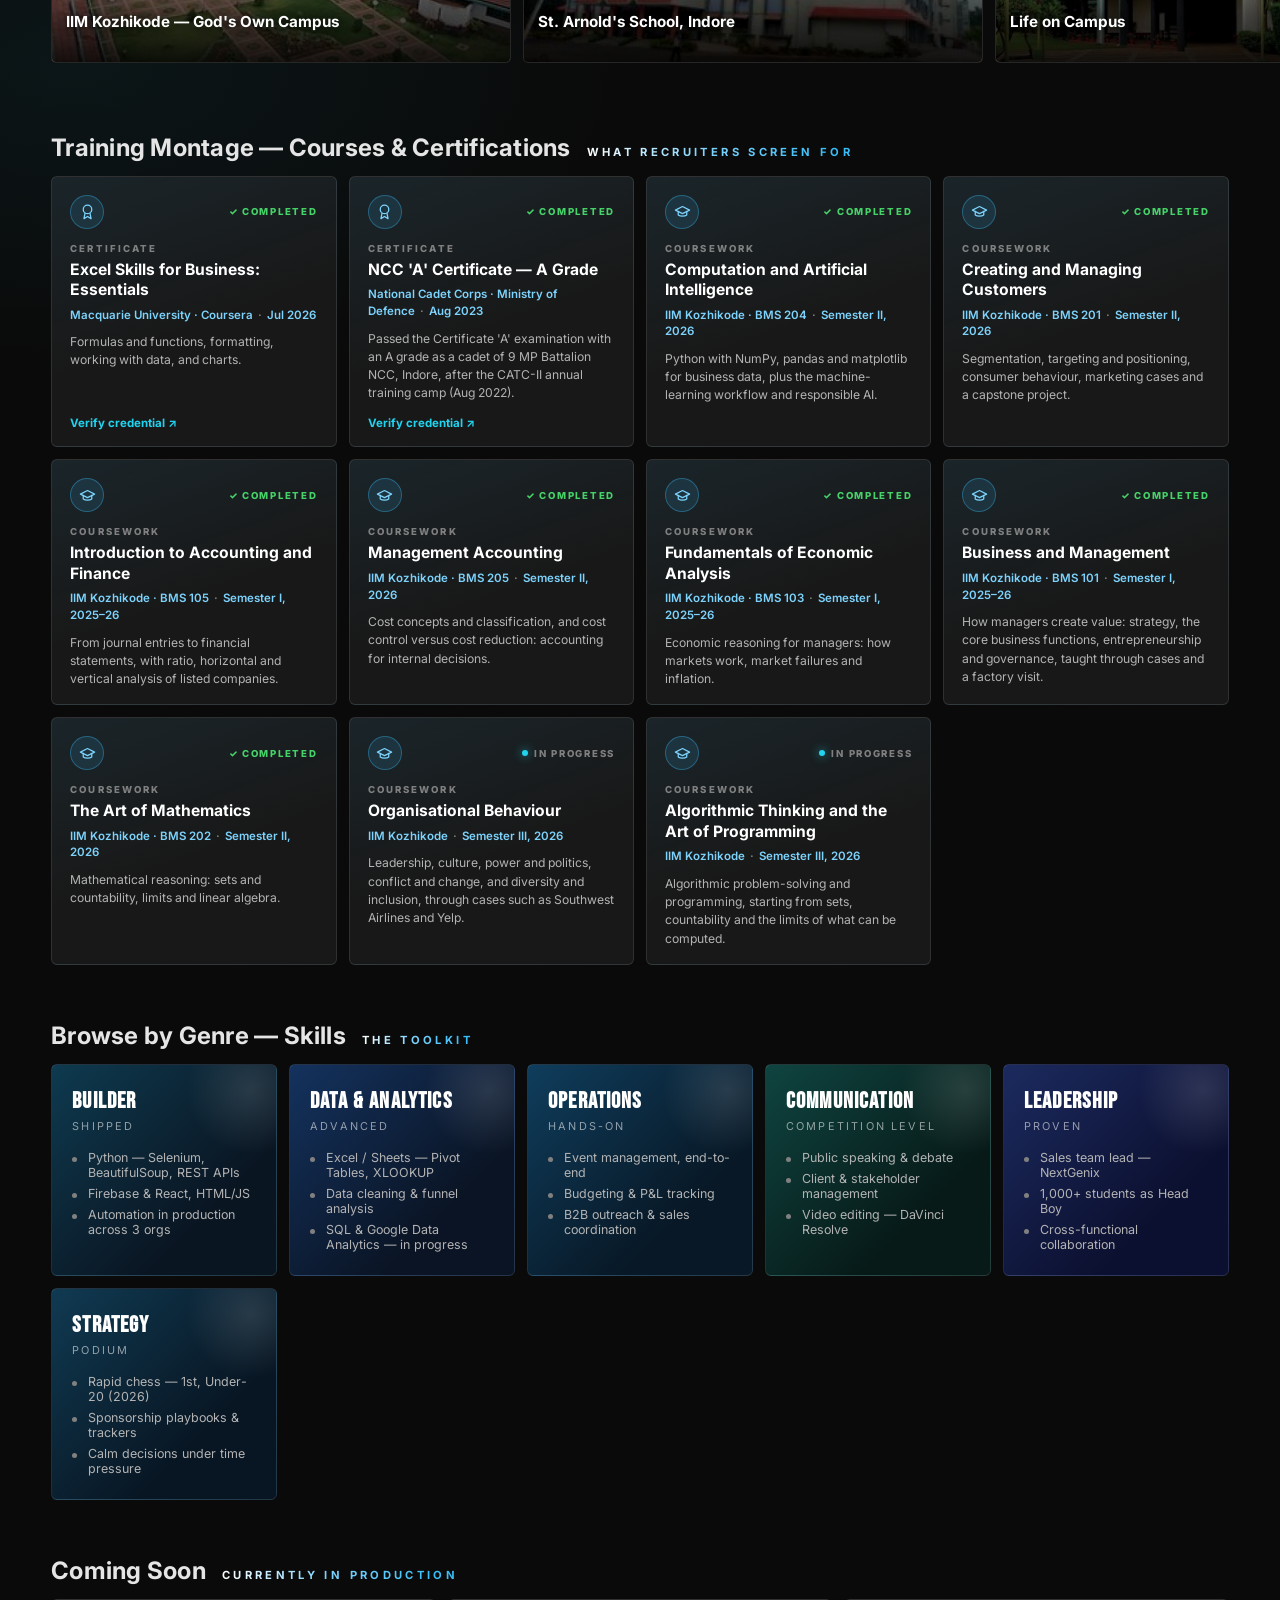
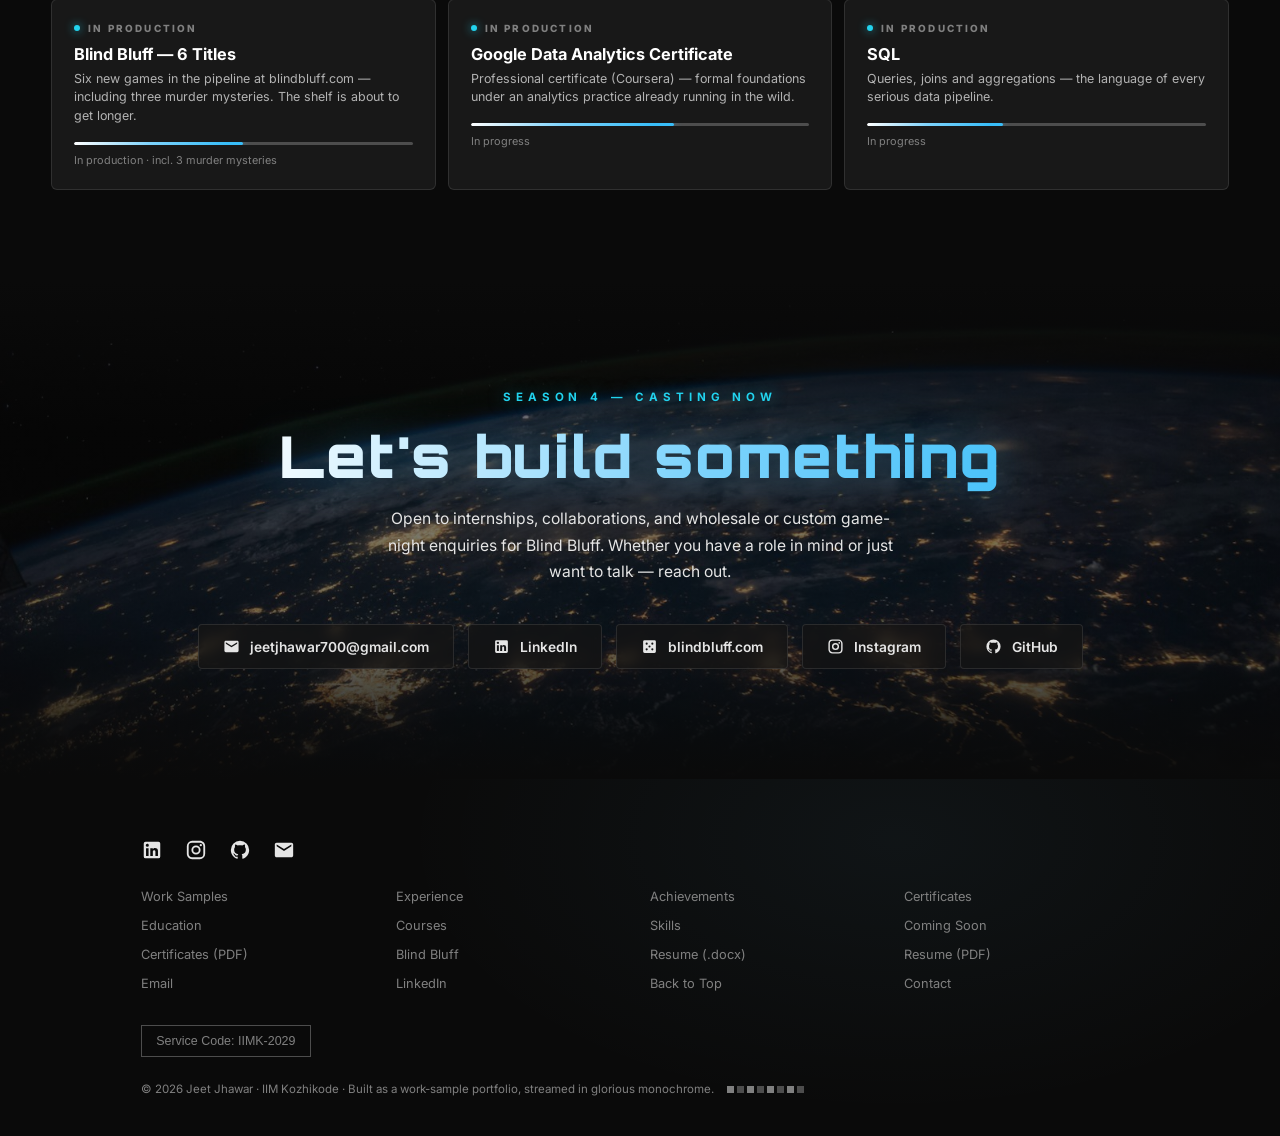
==== commit 2014b4ce: "2026 chess win as proof; Blind Bluff described as a venture he started - Add the 2nd International C" ====
--- a/index.html
+++ b/index.html
@@ -4,9 +4,9 @@
 <meta charset="UTF-8">
 <meta name="viewport" content="width=device-width, initial-scale=1.0">
 <title>Jeet Jhawar — Portfolio</title>
-<meta name="description" content="Jeet Jhawar — Founder of Blind Bluff, Senior Marketing Manager at NextGenix, BMS (Honours) at IIM Kozhikode. Builder of Python and Firebase tools. Streaming now.">
+<meta name="description" content="Jeet Jhawar — BMS (Honours) at IIM Kozhikode and Senior Marketing Manager at NextGenix. Builder of Python and Firebase tools; started Blind Bluff, a small games brand. Streaming now.">
 <meta property="og:title" content="Jeet Jhawar — Portfolio">
-<meta property="og:description" content="Founder-operator. Blind Bluff, growth tooling, shipped automation — streaming now.">
+<meta property="og:description" content="BMS at IIM Kozhikode. Marketing, growth tooling, shipped automation and a games brand in the making — streaming now.">
 <meta property="og:image" content="https://jeetjhawar.github.io/images/hero-starfield-v2.jpg">
 <link rel="icon" type="image/svg+xml" href="data:image/svg+xml,%3Csvg xmlns='http://www.w3.org/2000/svg' viewBox='0 0 64 64'%3E%3Crect width='64' height='64' rx='12' fill='%230a0a0a'/%3E%3Ctext x='32' y='44' font-family='Arial Black,Arial' font-weight='900' font-size='30' fill='white' text-anchor='middle'%3EJJ%3C/text%3E%3C/svg%3E">
 <link rel="preload" as="image" href="images/hero-starfield-v2.jpg">
@@ -924,18 +924,17 @@
   <div class="hero-media"></div>
   <canvas id="stars"></canvas>
   <div class="hero-inner">
-    <div class="hero-eyebrow"><span class="jj">JJ</span> A Founder-Operator Series</div>
+    <div class="hero-eyebrow"><span class="jj">JJ</span> An Original Series</div>
     <h1 class="hero-title">JEET<br>JHAWAR</h1>
     <div class="hero-meta">
       <span class="match">97% Match</span>
-      <span class="badge-cert">FOUNDER</span>
       <span>2025 – 2029</span>
       <span class="badge-cert">BMS (H)</span>
       <span>IIM Kozhikode</span>
       <span class="badge-hd">HD</span>
     </div>
     <p class="hero-desc">
-      Founder of Blind Bluff — a games brand with a live storefront shipping across India. Senior Marketing Manager leading a sales team. Builder of Python and Firebase tools that automate real work. From a 100+ B2B pipeline to a 100-player live quiz — shipped, not planned.
+      Senior Marketing Manager leading a sales team. Builder of Python and Firebase tools that automate real work. Started Blind Bluff, a small games brand with a live storefront — and still building it. From a 100+ B2B pipeline to a 100-player live quiz — shipped, not planned.
     </p>
     <div class="hero-actions">
       <a class="btn-play" href="assets/Jeet_Jhawar_Resume.pdf" download>
@@ -971,8 +970,8 @@
         <span class="card-mark">JJ</span>
         <div class="card-body">
           <div class="card-title">Blind Bluff — The Games Brand</div>
-          <div class="card-meta"><span class="match">99% Match</span><span>Founder</span><span>blindbluff.com</span></div>
-          <div class="card-tagline">Founder. Live storefront, 3 card games selling, 6 titles in production.</div>
+          <div class="card-meta"><span class="match">99% Match</span><span>Own venture</span><span>blindbluff.com</span></div>
+          <div class="card-tagline">Started in 2026. Live storefront, 3 card games on sale, 6 more in the works.</div>
         </div>
       </div>
 
@@ -1110,8 +1109,8 @@
       <div class="ep-num">1</div>
       <div class="ep-thumb"><img src="images/film/bb-2.jpg" alt="" loading="lazy" decoding="async"><div class="ep-play"><span>▶</span></div></div>
       <div class="ep-info">
-        <h4>Founder — Blind Bluff <span class="ep-dur">2026 – Present</span></h4>
-        <p>Runs Blind Bluff (blindbluff.com), a Kochi-based games brand shipped across India — live storefront, 3 card games selling, 6 titles in production including 3 murder mysteries, plus custom mystery nights for private and corporate events.</p>
+        <h4>Own Venture — Blind Bluff <span class="ep-dur">2026 – Present</span></h4>
+        <p>Started Blind Bluff (blindbluff.com), a small Kochi-based games brand shipping across India — live storefront, 3 card games on sale, 6 more titles in production including 3 murder mysteries, plus custom mystery nights for private and corporate events. Still early, with a lot left to build.</p>
       </div>
     </div>
 
@@ -1269,7 +1268,7 @@
 
     <div class="genre-tile reveal">
       <h4>Operations</h4>
-      <div class="g-level">Founder-Grade</div>
+      <div class="g-level">Hands-on</div>
       <ul>
         <li>Event management, end-to-end</li>
         <li>Budgeting &amp; P&amp;L tracking</li>
@@ -1301,7 +1300,7 @@
       <h4>Strategy</h4>
       <div class="g-level">Podium</div>
       <ul>
-        <li>Rapid chess — 2nd, Under-19 (2025)</li>
+        <li>Rapid chess — 1st, Under-20 (2026)</li>
         <li>Sponsorship playbooks &amp; trackers</li>
         <li>Calm decisions under time pressure</li>
       </ul>
@@ -1438,7 +1437,7 @@
 <script>
 /* ── Data for modals ── */
 const MODALS = {
-  'blindbluff': {"img": "images/blindbluff.jpg", "title": "Blind Bluff — Founder", "meta": ["<span class=\"match\">99% Match</span>", "Founder · blindbluff.com", "Kochi → shipped across India", "2026 – Present"], "desc": "Built Blind Bluff from a name into a live business — a Kochi-based brand making murder mystery, card and party games, shipped across India. The storefront at blindbluff.com is live with 3 card games selling and 6 titles in production, including 3 murder mysteries. Beyond the shelf: custom mystery nights designed and run for private and corporate events. Product, pricing, fulfilment and marketing — one founder, every decision. This is the flagship.", "metrics": [["3 games", "selling on the live storefront"], ["6 titles", "in production — incl. 3 murder mysteries"], ["Pan-India", "shipping, plus custom mystery nights"]], "pills": ["Founder", "Product Development", "E-commerce", "Brand Building"]},
+  'blindbluff': {"img": "images/blindbluff.jpg", "title": "Blind Bluff — The Games Brand", "meta": ["<span class=\"match\">99% Match</span>", "Own venture · blindbluff.com", "Kochi → shipping across India", "2026 – Present"], "desc": "Started Blind Bluff in 2026 — a small Kochi-based brand making murder mystery, card and party games, shipping across India. The storefront at blindbluff.com is live with 3 card games on sale and 6 more titles in production, including 3 murder mysteries, plus custom mystery nights designed and run for private and corporate events. Still early days: product, pricing, fulfilment and marketing are all being learned hands-on, and there's a lot left to build.", "metrics": [["3 games", "on sale on the live storefront"], ["6 titles", "in production — incl. 3 murder mysteries"], ["Pan-India", "shipping, plus custom mystery nights"]], "pills": ["Product Development", "E-commerce", "Brand Building", "Hands-on Operations"]},
   'growth-tools': {"img": "images/real/nextgenix-strategy-cover.jpg", "title": "Growth Tooling — NextGenix", "meta": ["<span class=\"match\">98% Match</span>", "Senior Marketing Manager", "NextGenix", "Jul 2026 – Present"], "desc": "Senior Marketing Manager at a website & app development firm — leading a sales team and coordinating directly with the CEO on sales strategy, client relationships, social media and campaign execution. Then the builder part: a lead-enrichment pipeline, a Google Maps scraper and a 76-college contact database, built to feed the sales team qualified targets instead of cold lists. Marketing role on paper; growth engineering in practice.", "metrics": [["76 colleges", "in a self-built contact database"], ["Sales team", "led, coordinating with the CEO"], ["3 tools", "pipeline · scraper · database"]], "pills": ["Sales Strategy", "Python", "Web Scraping", "Client Servicing"]},
   'retail': {"img": "images/film/ra-3.jpg", "title": "Retail Sales Analytics", "meta": ["<span class=\"match\">97% Match</span>", "Python · pandas · seaborn · SciPy", "Data analysis", "2026", "<a href=\"https://github.com/JEETJHAWAR/retail-sales-analytics\" target=\"_blank\" rel=\"noopener\" style=\"color:var(--c-cyan)\">View on GitHub ↗</a>"], "desc": "An end-to-end exploratory analysis of 1,000 supermarket invoices across three branches (January–March 2019): revenue mix by branch and product line, hourly and weekday demand, customer ratings, and a Welch t-test on member versus non-member baskets, closing with recommendations. The findings are specific: a lunchtime bump, a dead 4–5 pm and 7 pm as the money hour; the best weekday out-earning the worst by 48%; and no significant difference in basket size between members and non-members (p = 0.53).", "metrics": [["1,000", "invoices across 3 branches"], ["+48%", "best weekday vs worst"], ["p = 0.53", "membership doesn't lift basket size"]], "pills": ["pandas", "seaborn", "Hypothesis Testing", "Retail Analytics"]},
   'game-night': {"img": "images/film/gn-1.jpg", "title": "Induction-Week Browser Games", "meta": ["<span class=\"match\">97% Match</span>", "Built & shipped", "IIM Kozhikode", "2026"], "desc": "Built browser games for induction week and ran them on real players — an escape room, a murder mystery and a live quiz that held 100 players at once. Writing the puzzles was half the job; the other half was engineering for the worst case: simultaneous players, one shot at a first impression, no restarts. Everything shipped in the browser — HTML/JS up front, and a game night that actually worked.", "metrics": [["100 players", "live in one quiz session"], ["3 games", "escape room · murder mystery · quiz"], ["Zero installs", "everything ran in the browser"]], "pills": ["HTML/JS", "Game Design", "Live Events", "Shipping Under Deadline"]},
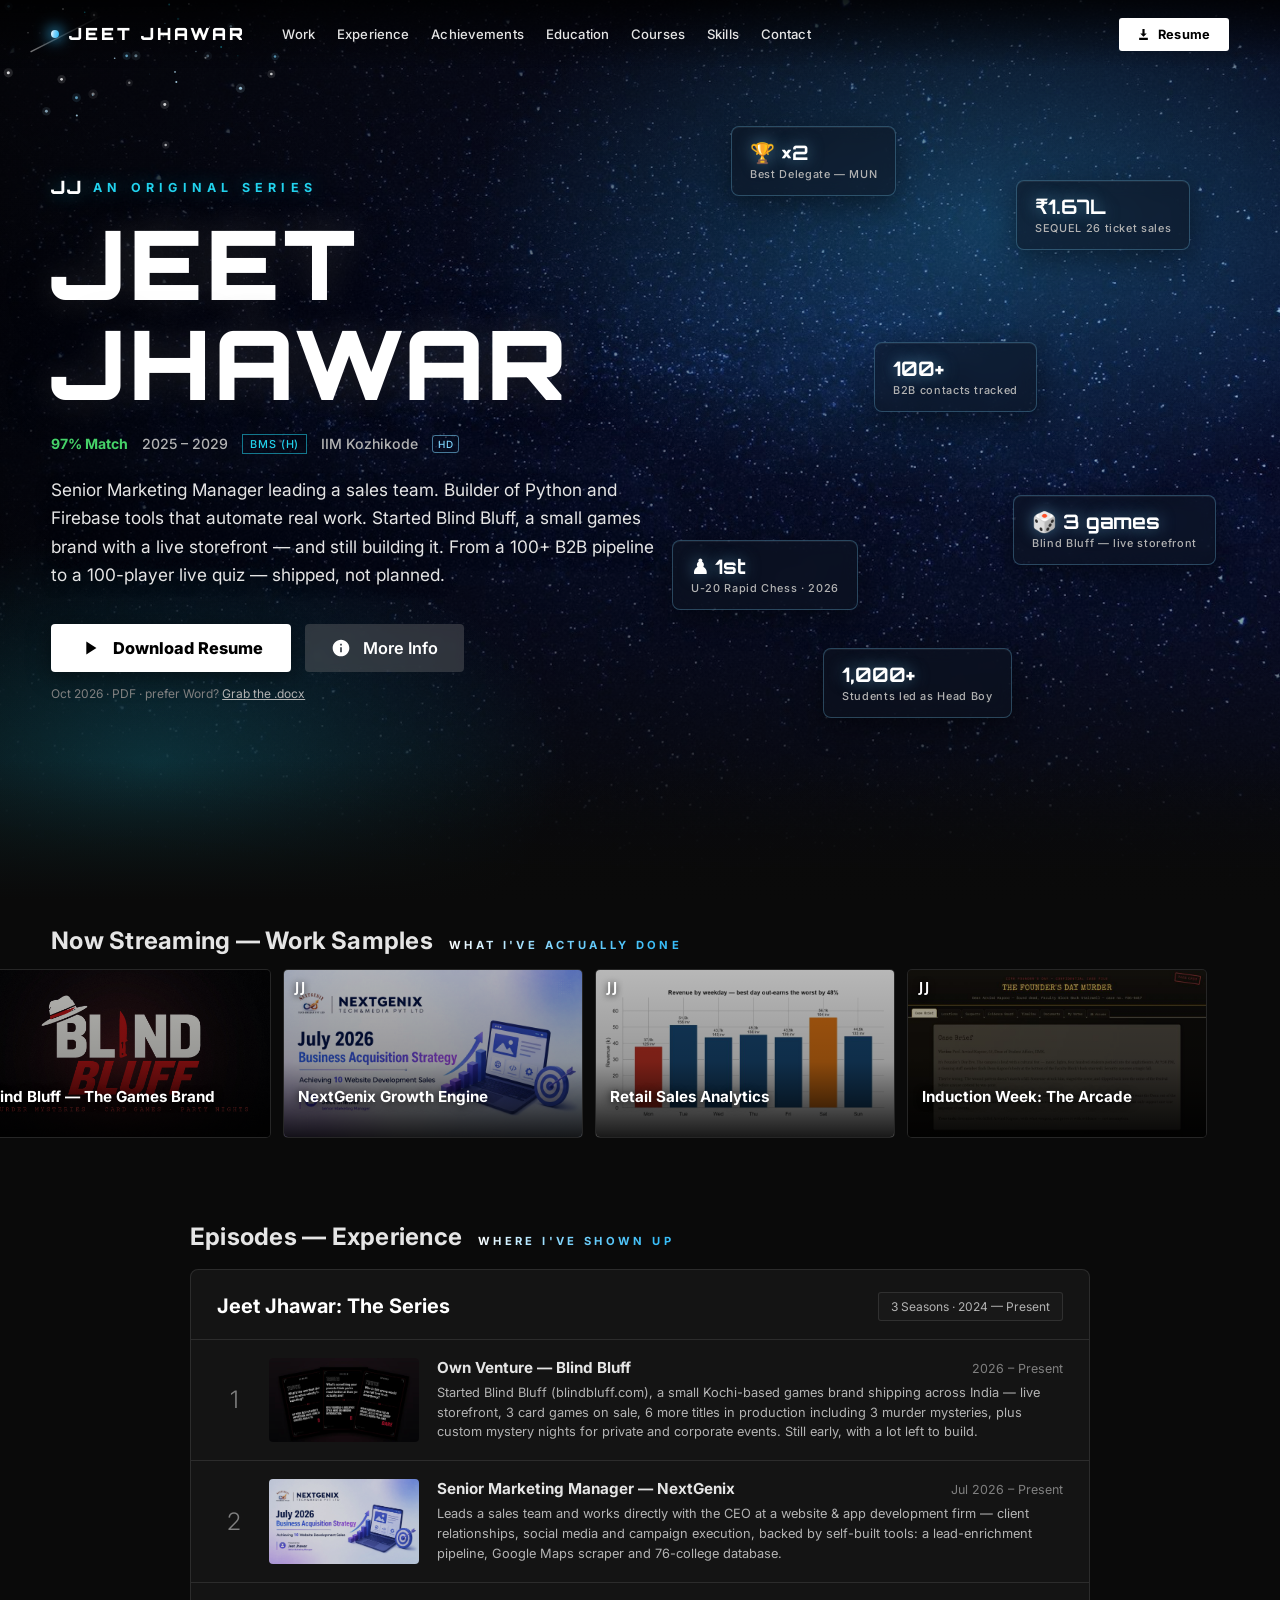
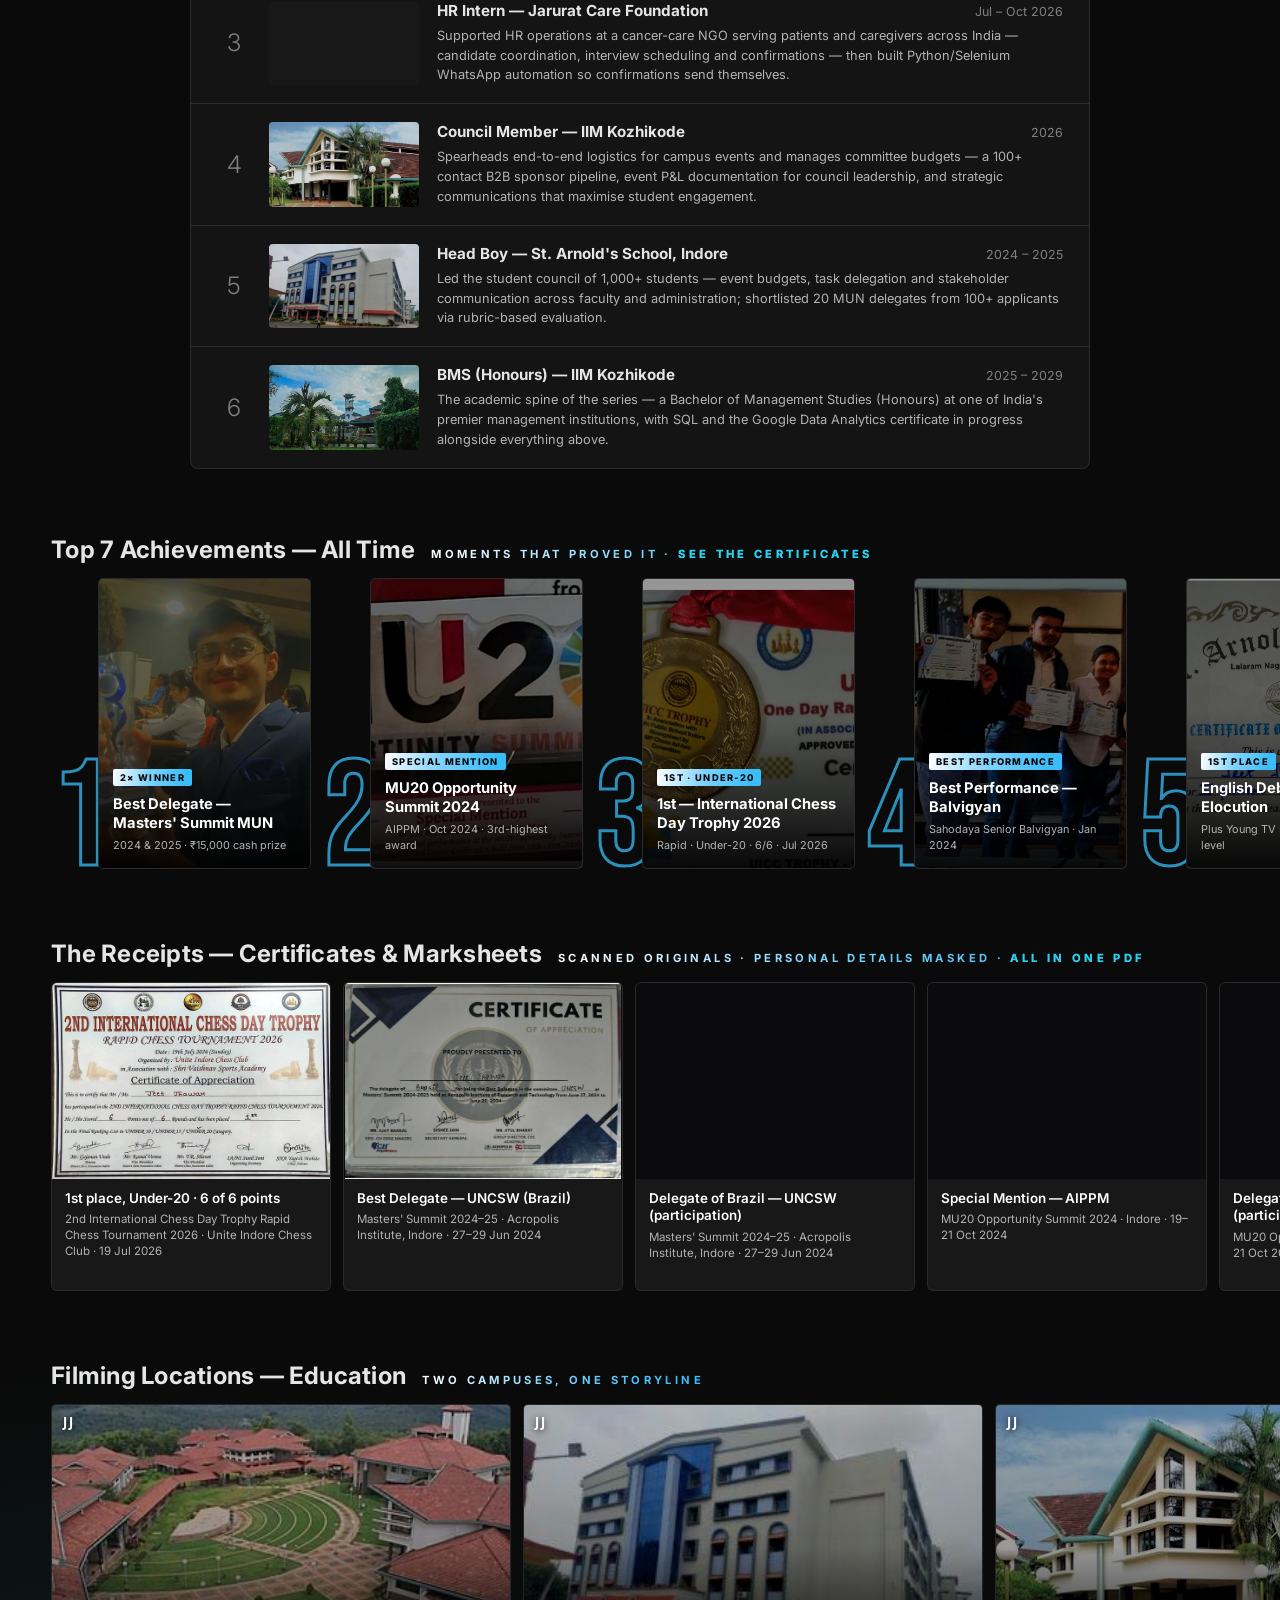
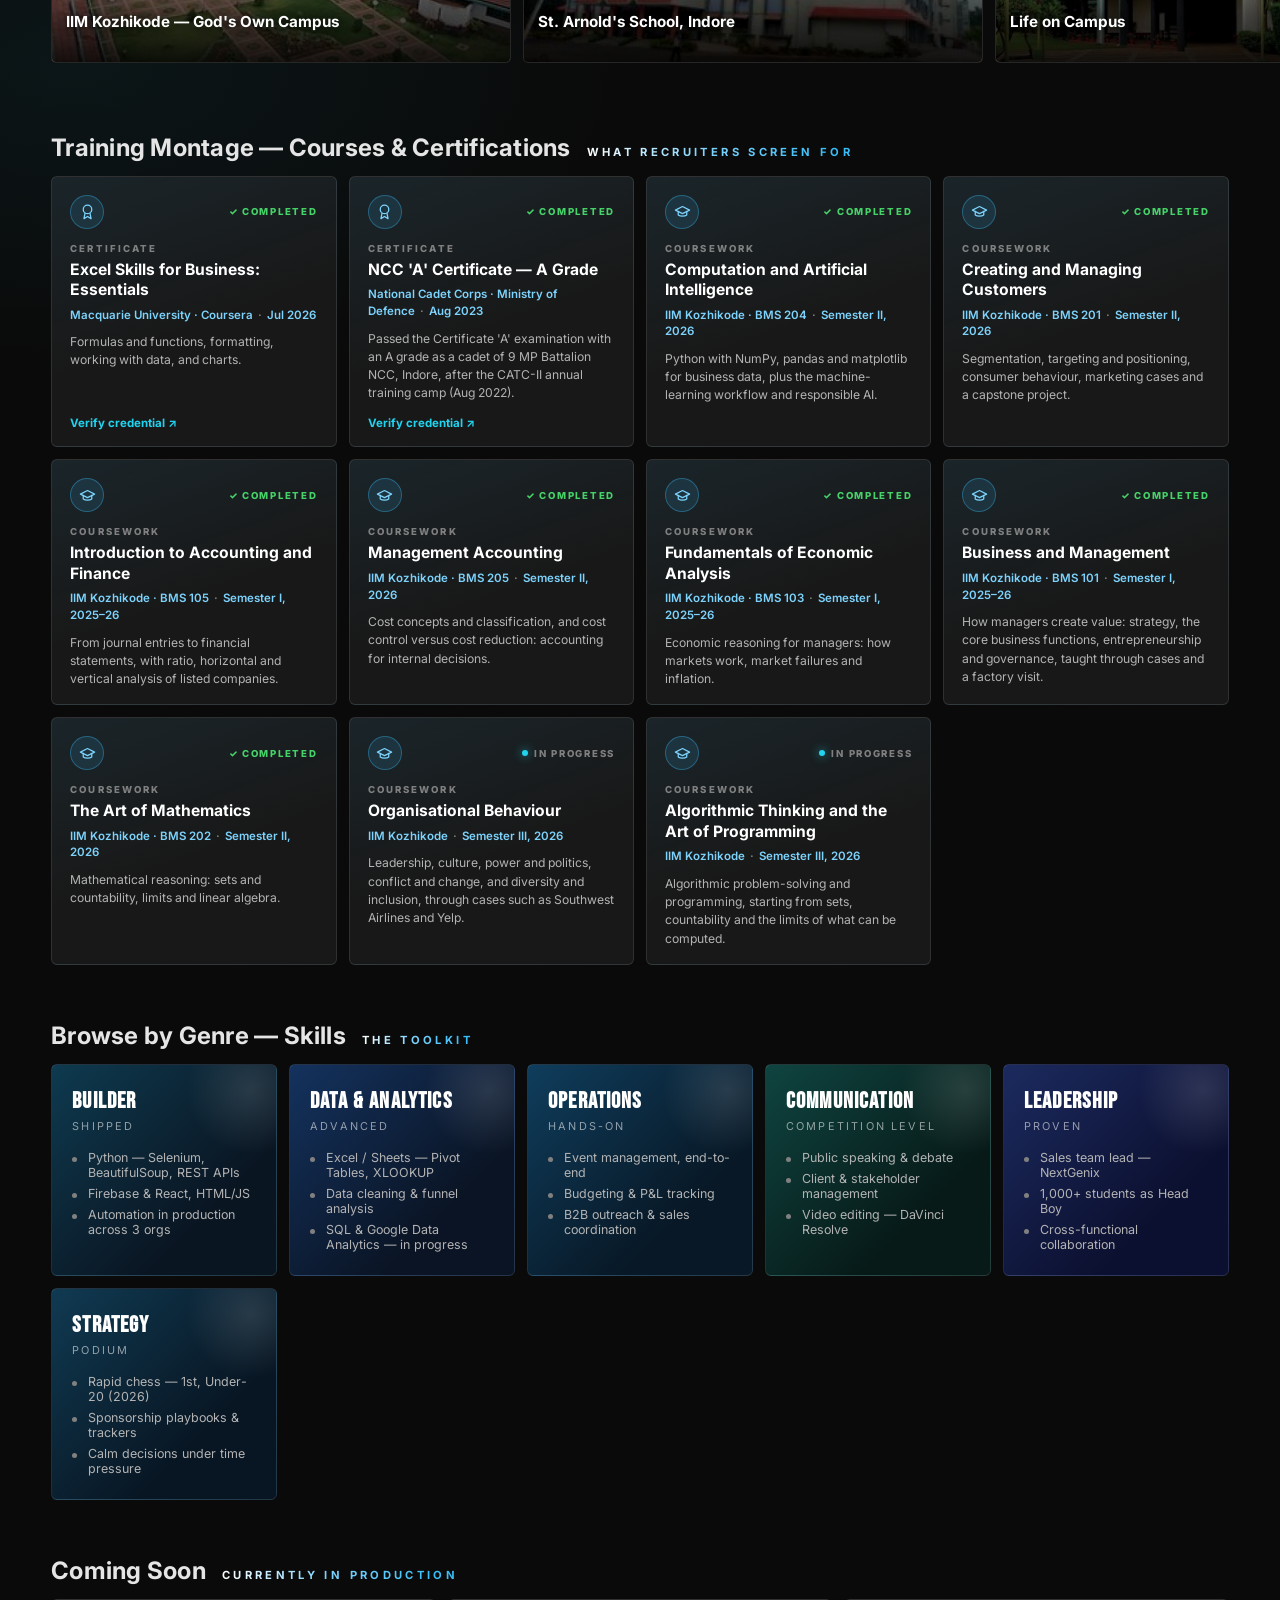
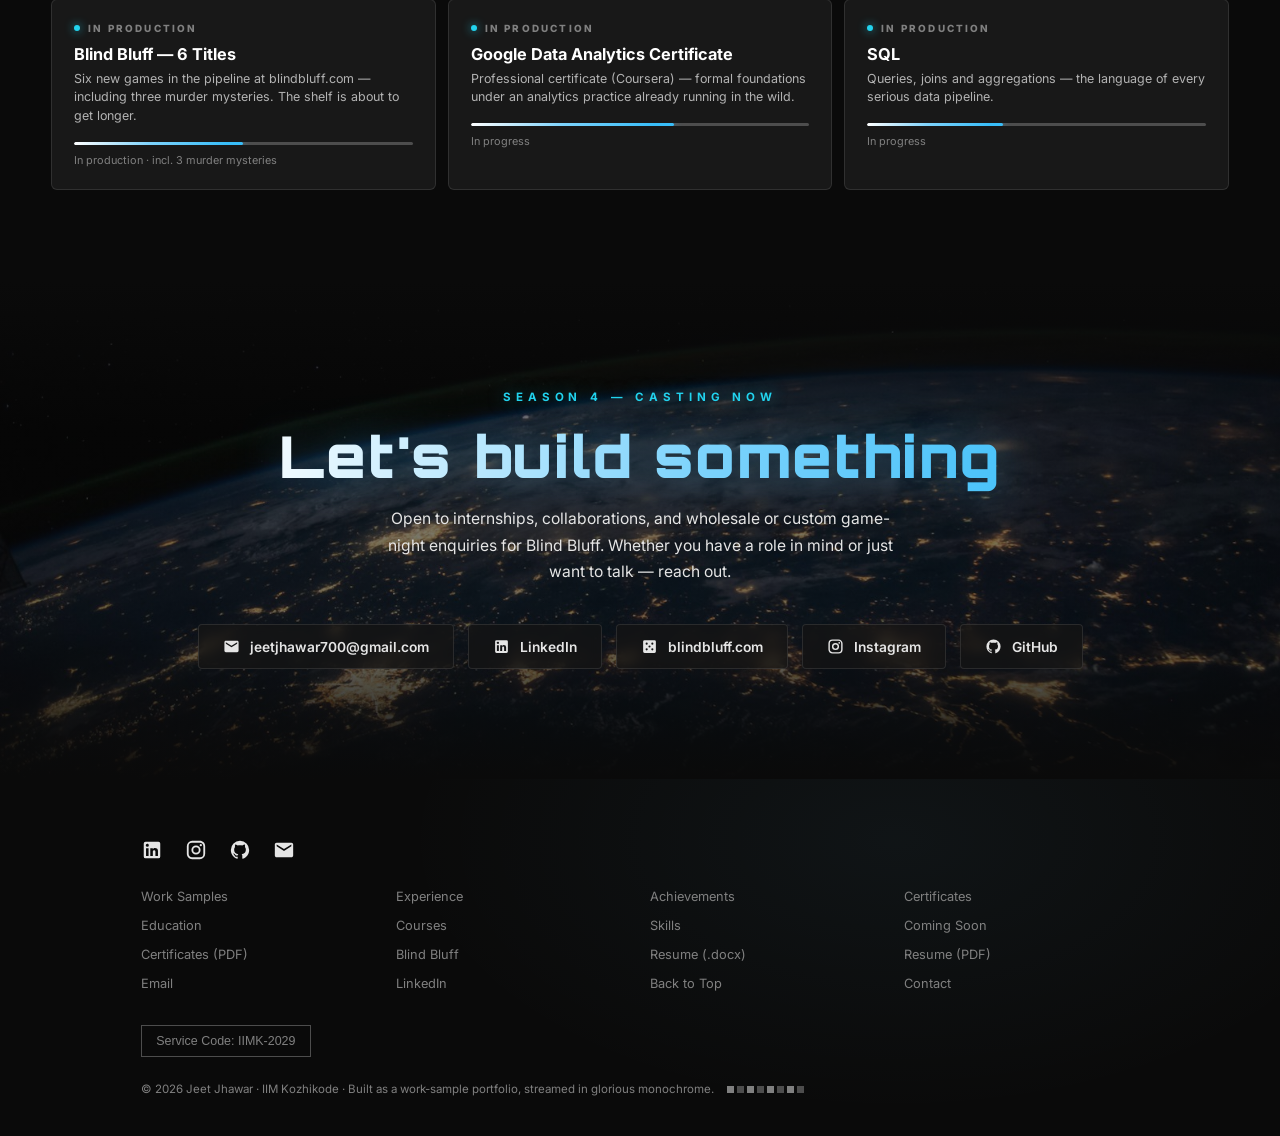
==== commit 22f766e8: "CV: council web app + games up front; Readable readability tool - CV (one page): Students' Council w" ====
--- a/index.html
+++ b/index.html
@@ -946,7 +946,7 @@
         More Info
       </a>
     </div>
-    <p class="hero-sub">Sept 2026 · PDF · prefer Word? <a href="assets/Jeet_Jhawar_Resume.docx" download>Grab the .docx</a></p>
+    <p class="hero-sub">Oct 2026 · PDF · prefer Word? <a href="assets/Jeet_Jhawar_Resume.docx" download>Grab the .docx</a></p>
     <div class="hero-stats" id="heroStats"></div>
   </div>
   <div class="float-cards" id="floatCards"></div>
